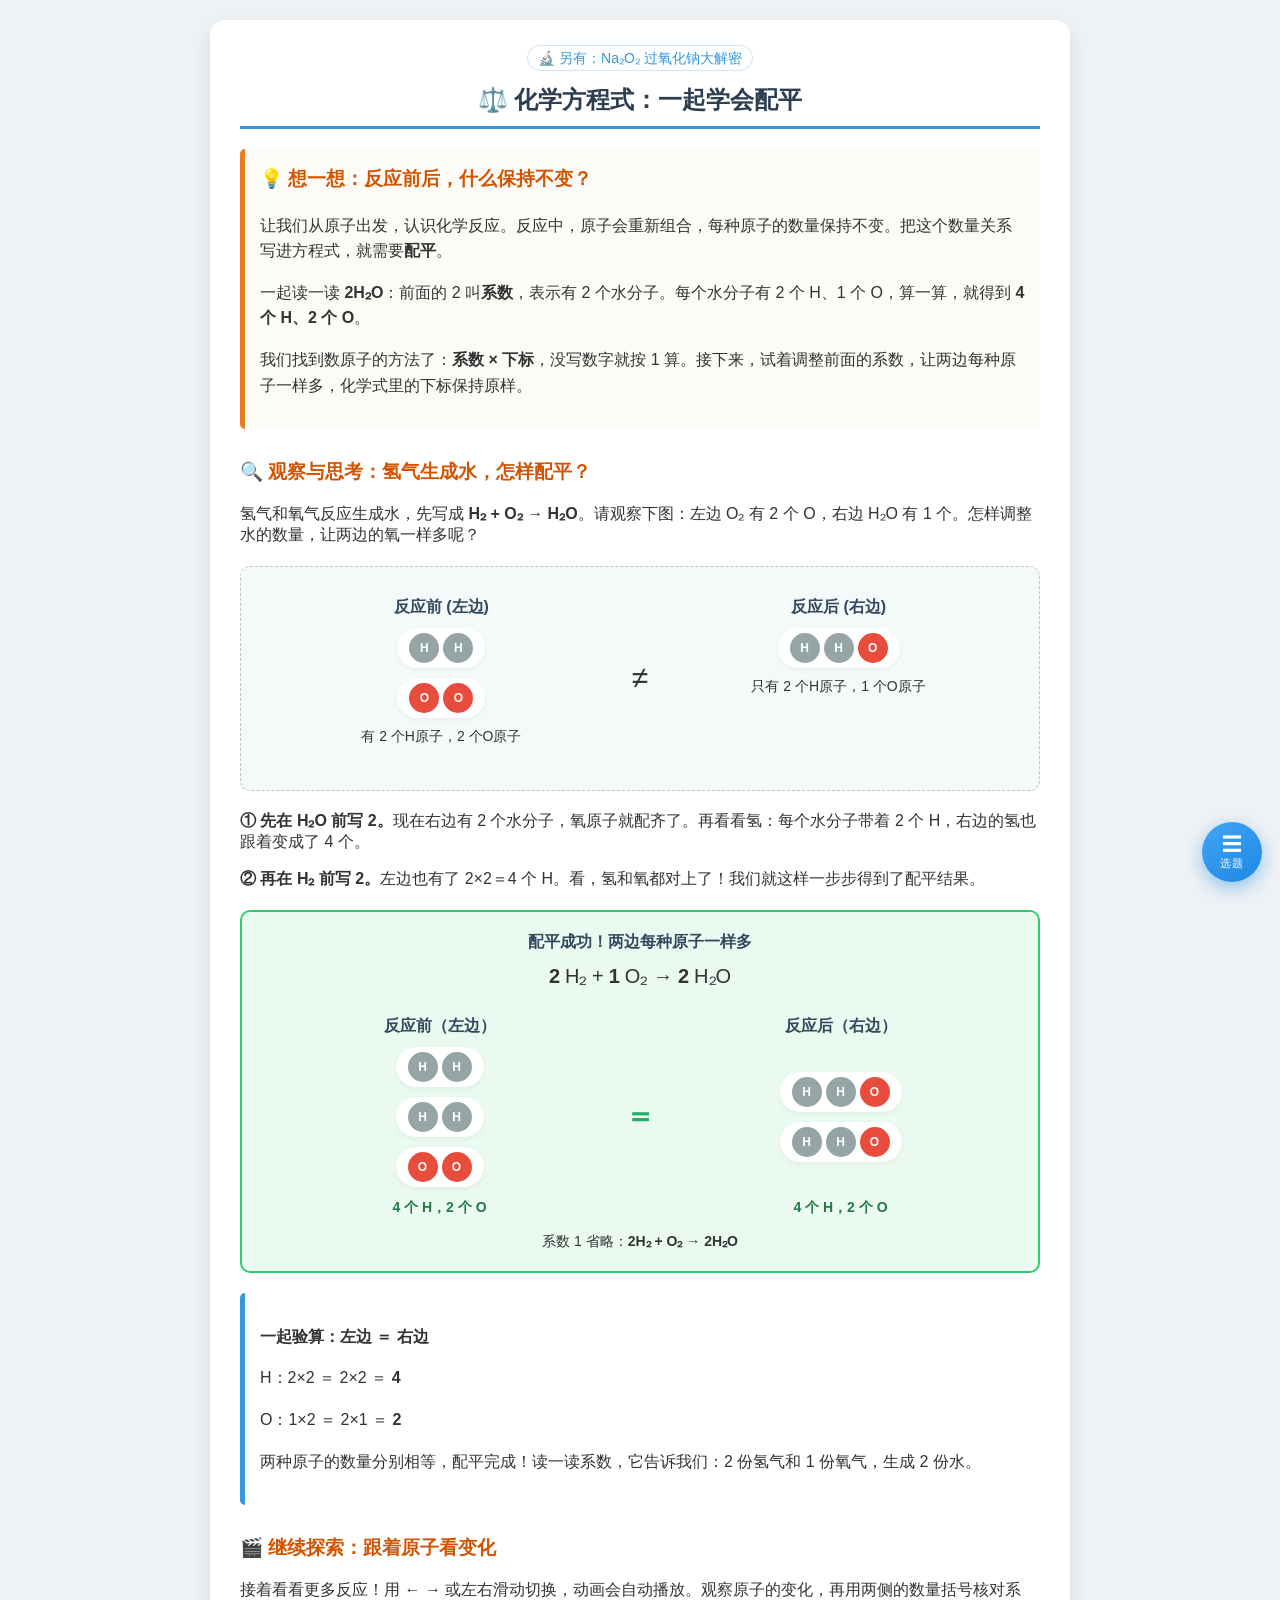
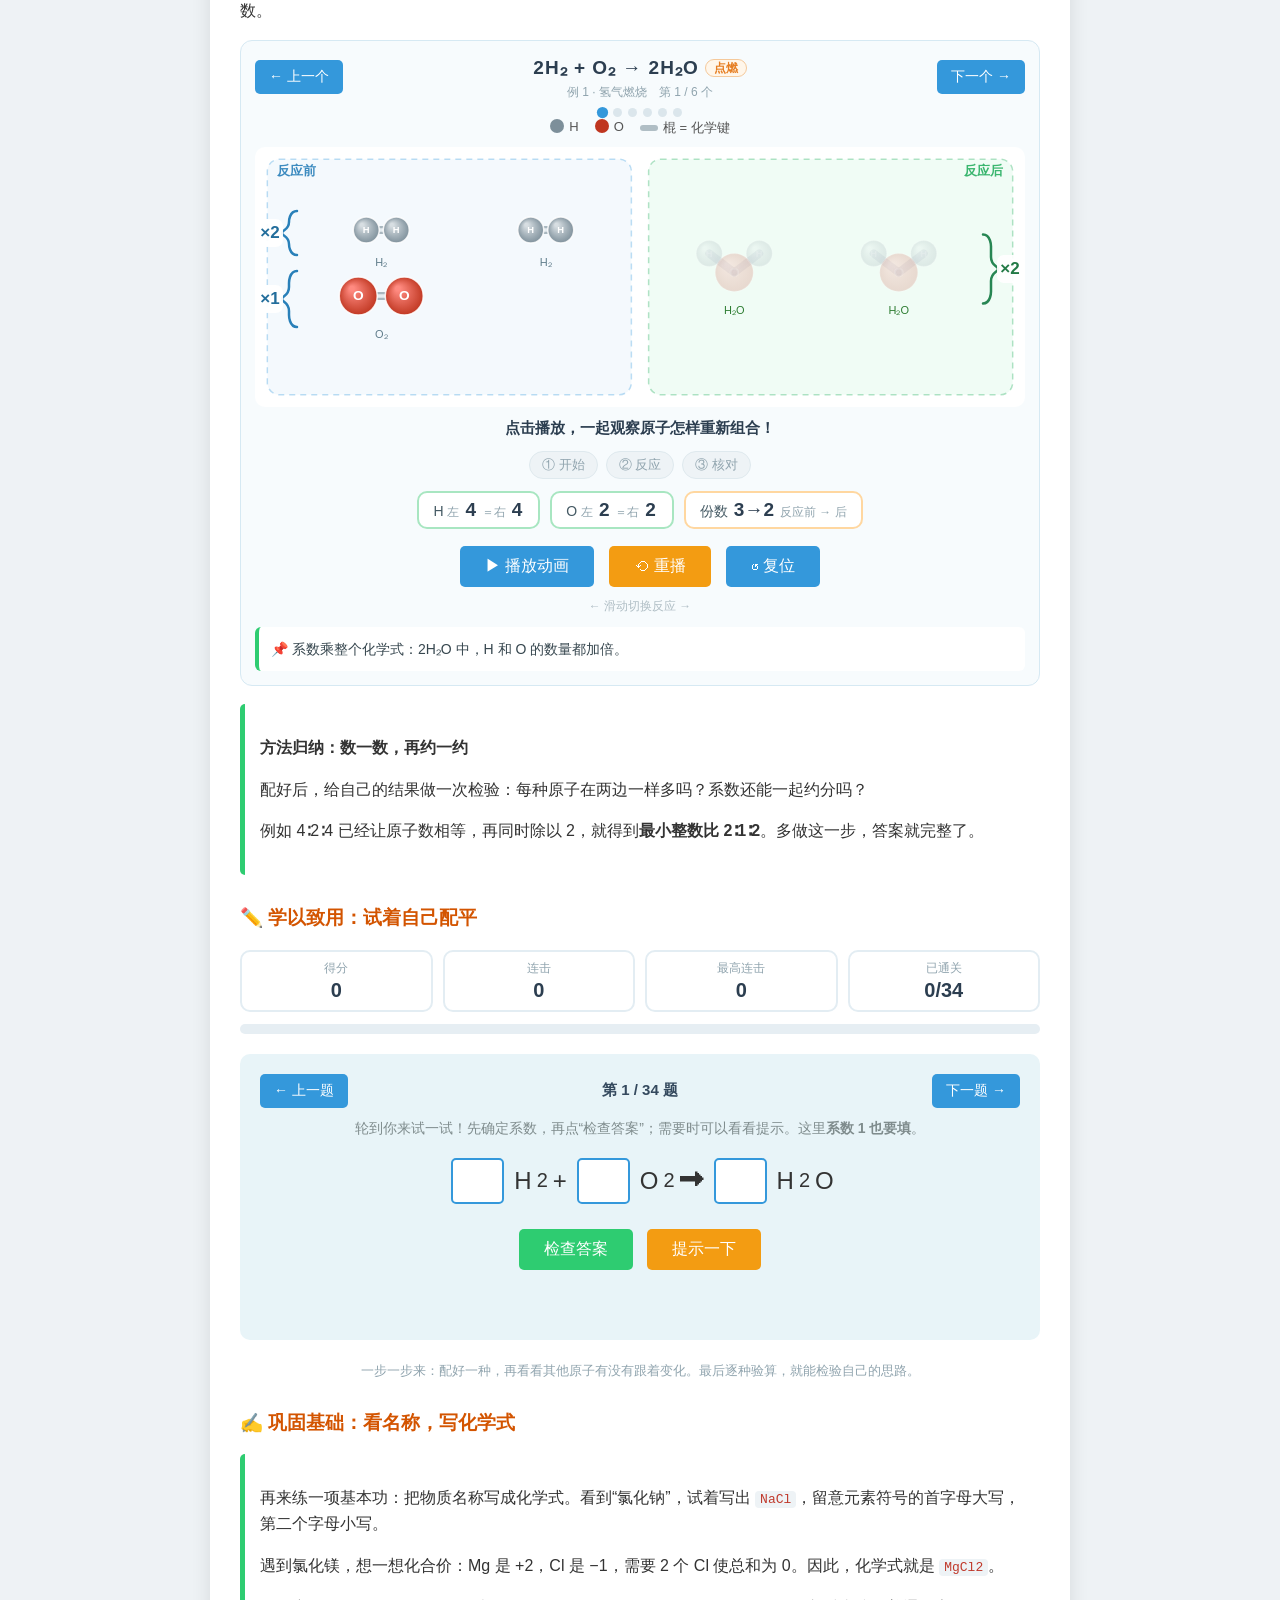
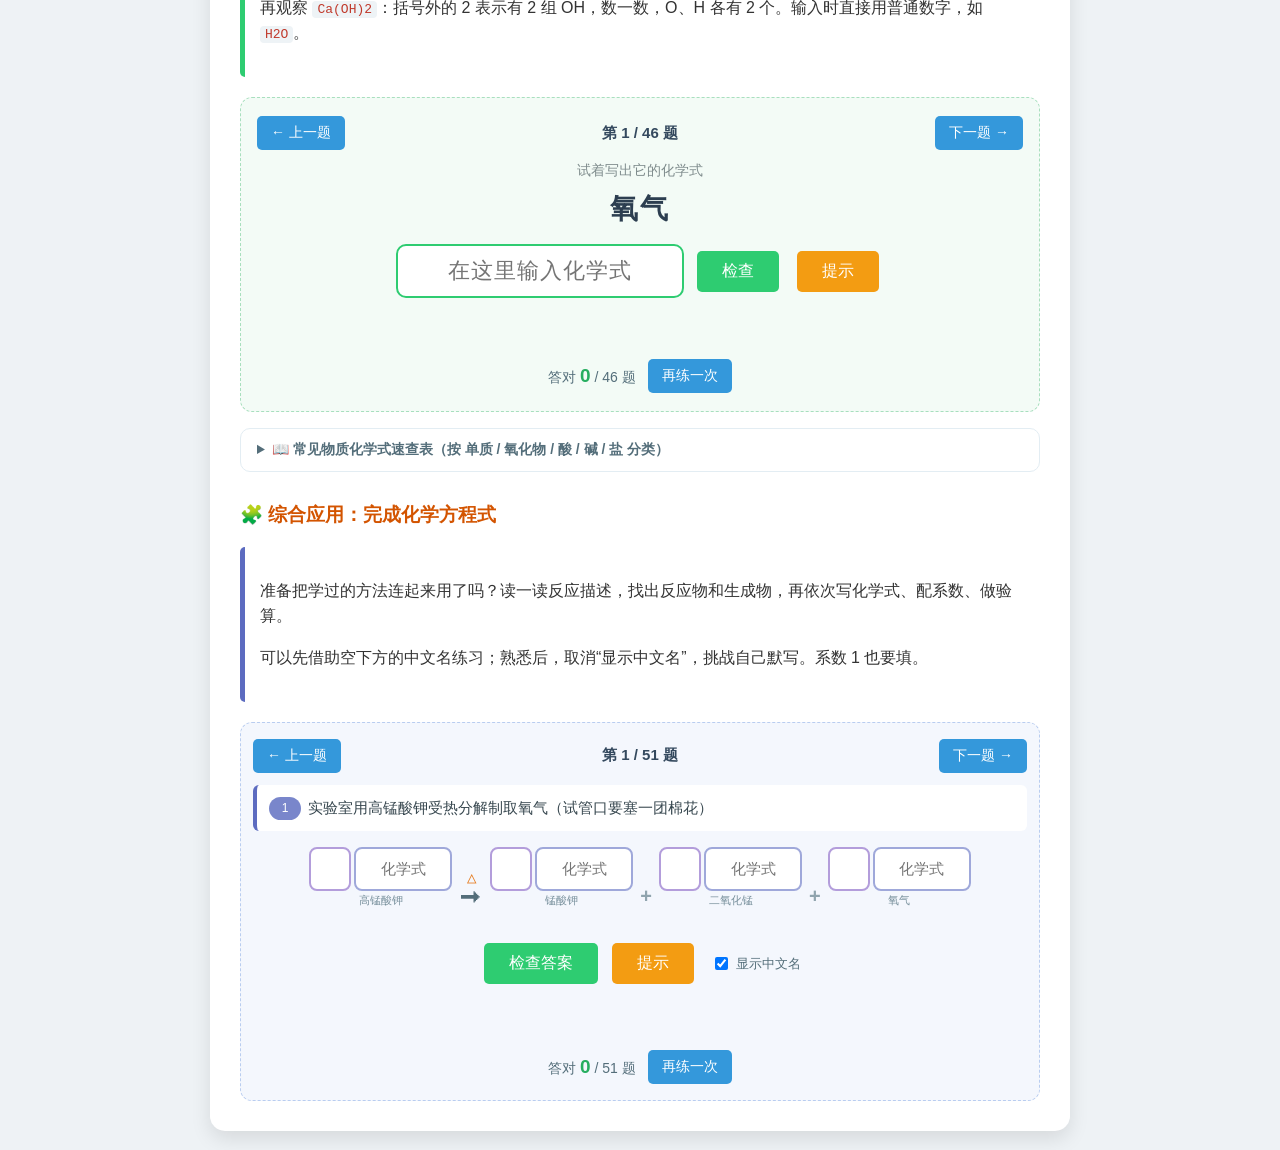
==== peiping.html @ 70097796 "每一步反应同步校正新产物朝向，避免旋转中折叠并保持定位连续" ====
<!DOCTYPE html>
<html lang="zh-CN">
<head>
    <meta charset="UTF-8">
    <meta name="viewport" content="width=device-width, initial-scale=1.0">
    <title>化学方程式：观察、探索与配平练习</title>
    <style>
        body {
            font-family: 'Microsoft YaHei', 'PingFang SC', sans-serif;
            background-color: #eef2f5;
            color: #333;
            padding: 20px;
            margin: 0;
        }
        .container {
            max-width: 800px;
            margin: 0 auto;
            background: white;
            padding: 30px;
            border-radius: 15px;
            box-shadow: 0 8px 20px rgba(0,0,0,0.1);
        }
        h2 {
            color: #2c3e50;
            text-align: center;
            border-bottom: 3px solid #3498db;
            padding-bottom: 10px;
            margin-top: 0;
        }
        h3 {
            color: #d35400;
            margin-top: 30px;
        }
        .explain-box {
            background: #fdfbf7;
            border-left: 5px solid #e67e22;
            padding: 15px;
            margin-bottom: 20px;
            border-radius: 5px;
            line-height: 1.6;
        }

        /* 天平与微观模型样式 */
        .balance-area {
            display: flex;
            justify-content: space-between;
            flex-wrap: wrap;
            gap: 10px;
            background: #f4f9f9;
            padding: 20px;
            border-radius: 10px;
            margin: 20px 0;
            border: 1px dashed #bdc3c7;
        }
        .side {
            flex: 1;
            min-width: 200px;
            text-align: center;
            padding: 10px;
        }
        .side-title {
            font-weight: bold;
            color: #34495e;
            margin-bottom: 10px;
        }
        .molecule-group {
            display: flex;
            flex-direction: column;
            gap: 10px;
            align-items: center;
        }
        .molecule {
            display: flex;
            align-items: center;
            background: white;
            padding: 5px 10px;
            border-radius: 20px;
            box-shadow: 0 2px 5px rgba(0,0,0,0.05);
        }
        .atom {
            width: 30px;
            height: 30px;
            border-radius: 50%;
            display: inline-flex;
            justify-content: center;
            align-items: center;
            font-size: 12px;
            color: white;
            margin: 0 2px;
            font-weight: bold;
        }
        .h { background-color: #95a5a6; }
        .o { background-color: #e74c3c; }
        .c { background-color: #34495e; }
        .mg { background-color: #27ae60; }
        .cl { background-color: #f1c40f; color: #333; }
        .k { background-color: #9b59b6; }
        .na { background-color: #8e44ad; }

        .balanced-summary { width: 100%; text-align: center; }
        .balanced-diagram { display: grid; grid-template-columns: minmax(0, 1fr) auto minmax(0, 1fr); gap: 8px; width: 100%; }
        .balanced-diagram .side { min-width: 0; padding: 6px 0; }
        .balanced-diagram .molecule-group { min-height: 140px; justify-content: center; }
        .balanced-equals { align-self: center; color: #27ae60; font-size: 30px; font-weight: bold; }
        .balanced-count { font-size: 14px; font-weight: bold; color: #237a46; margin: 12px 0 0; }
        @media (max-width: 480px) {
            .balance-success { padding: 12px; }
            .balanced-diagram { gap: 4px; }
            .balanced-diagram .side-title { font-size: 13px; }
            .balanced-diagram .molecule { padding: 5px; }
            .balanced-diagram .atom { width: 22px; height: 22px; margin: 0 1px; }
            .balanced-count { font-size: 12px; }
            .balanced-equals { font-size: 24px; }
        }

        /* ===== 球棍动画演示 ===== */
        .anim-wrap {
            background: #f7fbfd;
            border: 1px solid #d6e9f3;
            border-radius: 12px;
            padding: 14px;
            margin: 18px 0;
        }
        .anim-wrap canvas {
            display: block;
            width: 100%;
            border-radius: 10px;
            background: #fff;
        }
        .anim-legend {
            display: flex;
            gap: 16px;
            justify-content: center;
            flex-wrap: wrap;
            font-size: 13px;
            color: #555;
            margin-bottom: 10px;
        }
        .legend-dot {
            display: inline-block;
            width: 14px;
            height: 14px;
            border-radius: 50%;
            vertical-align: -2px;
            margin-right: 5px;
        }
        .legend-stick {
            display: inline-block;
            width: 18px;
            height: 6px;
            border-radius: 3px;
            background: #b0bec5;
            vertical-align: 1px;
            margin-right: 5px;
        }
        .anim-caption {
            text-align: center;
            font-weight: bold;
            font-size: 15px;
            color: #2c3e50;
            min-height: 24px;
            margin-top: 10px;
            line-height: 1.5;
        }
        .anim-stage-row {
            display: flex;
            gap: 8px;
            justify-content: center;
            flex-wrap: wrap;
            margin-top: 10px;
        }
        .stage-chip {
            font-size: 13px;
            padding: 4px 12px;
            border-radius: 999px;
            background: #eef3f6;
            color: #90a4ae;
            border: 1.5px solid #dfe9ee;
            transition: 0.25s;
        }
        .stage-chip.active {
            background: #3498db;
            border-color: #3498db;
            color: #fff;
            transform: scale(1.05);
        }
        .stage-chip.done {
            background: #eafaf1;
            border-color: #2ecc71;
            color: #27ae60;
        }
        .tally {
            display: flex;
            gap: 10px;
            justify-content: center;
            flex-wrap: wrap;
            margin-top: 12px;
        }
        .tally-item {
            background: #fff;
            border: 2px solid #dfeaea;
            border-radius: 10px;
            padding: 6px 14px;
            font-size: 14px;
            color: #455a64;
        }
        .tally-item b {
            font-size: 19px;
            color: #2c3e50;
            margin: 0 2px;
        }
        .tally-item small { color: #90a4ae; font-size: 12px; }
        .tally-item.keep { border-color: #a8e6c1; }
        .tally-item.change { border-color: #ffd7a0; }
        .anim-btns { text-align: center; margin-top: 12px; }

        /* ===== 计分面板 ===== */
        .stat-row {
            display: flex;
            gap: 10px;
            flex-wrap: wrap;
            margin-bottom: 12px;
        }
        .stat {
            flex: 1;
            min-width: 76px;
            background: #fff;
            border: 2px solid #e3edf3;
            border-radius: 10px;
            padding: 8px 6px;
            text-align: center;
            transition: 0.25s;
        }
        .stat span {
            display: block;
            font-size: 12px;
            color: #90a4ae;
            margin-bottom: 2px;
        }
        .stat b {
            font-size: 20px;
            color: #2c3e50;
        }
        .stat.pop {
            border-color: #f39c12;
            transform: translateY(-2px);
        }
        .progress {
            height: 10px;
            background: #e6eef3;
            border-radius: 999px;
            overflow: hidden;
            margin-bottom: 16px;
        }
        .progress-fill {
            height: 100%;
            width: 0%;
            background: linear-gradient(90deg, #2ecc71, #27ae60);
            border-radius: 999px;
            transition: width 0.5s ease;
        }

        /* 输入框样式 */
        .quiz-area {
            background: #e8f4f8;
            padding: 20px;
            border-radius: 10px;
            text-align: center;
            margin-top: 20px;
        }
        .quiz-area.shake { animation: shake 0.4s; }
        @keyframes shake {
            0%, 100% { transform: translateX(0); }
            20% { transform: translateX(-8px); }
            40% { transform: translateX(7px); }
            60% { transform: translateX(-5px); }
            80% { transform: translateX(3px); }
        }
        .equation {
            font-size: 24px;
            display: flex;
            justify-content: center;
            align-items: center;
            flex-wrap: wrap;
            gap: 5px;
            margin: 20px 0;
        }
        .equation input {
            width: 45px;
            height: 40px;
            font-size: 20px;
            text-align: center;
            border: 2px solid #3498db;
            border-radius: 5px;
            margin: 0 5px;
            outline: none;
        }
        .equation input:focus {
            border-color: #e74c3c;
            box-shadow: 0 0 5px rgba(231, 76, 60, 0.5);
        }
        .equation span { font-weight: bold; }

        .btn {
            background: #3498db;
            color: white;
            border: none;
            padding: 10px 25px;
            font-size: 16px;
            border-radius: 5px;
            cursor: pointer;
            margin: 5px;
            transition: 0.3s;
        }
        .btn:hover { background: #2980b9; }
        .btn-check { background: #2ecc71; }
        .btn-check:hover { background: #27ae60; }
        .btn-hint { background: #f39c12; }
        .btn-hint:hover { background: #d68910; }
        .btn.ready {
            box-shadow: 0 0 0 0 rgba(46, 204, 113, 0.7);
            animation: pulse 1.4s infinite;
        }
        @keyframes pulse {
            0% { box-shadow: 0 0 0 0 rgba(46, 204, 113, 0.6); }
            70% { box-shadow: 0 0 0 12px rgba(46, 204, 113, 0); }
            100% { box-shadow: 0 0 0 0 rgba(46, 204, 113, 0); }
        }

        .feedback {
            margin-top: 20px;
            font-size: 16px;
            font-weight: bold;
            min-height: 25px;
            line-height: 1.7;
            text-align: left;
        }
        .feedback ul { margin: 6px 0 0; padding-left: 20px; font-weight: normal; }
        .success { color: #27ae60; }
        .error { color: #e74c3c; }
        .near { color: #d68910; }

        .hidden { display: none !important; }

        /* ===== 题号导航 & 答题卡 ===== */
        .qbar {
            display: flex;
            align-items: center;
            justify-content: space-between;
            gap: 10px;
            margin-bottom: 12px;
        }
        .qno {
            font-weight: bold;
            color: #34495e;
            font-size: 15px;
            white-space: nowrap;
        }
        .btn-mini {
            padding: 8px 14px;
            font-size: 14px;
            margin: 0;
        }
        .qmap {
            display: grid;
            grid-template-columns: repeat(auto-fill, minmax(40px, 1fr));
            gap: 7px;
        }
        .map-chip {
            padding: 8px 0;
            font-size: 13px;
            font-weight: bold;
            border-radius: 8px;
            border: 2px solid #dfe9ee;
            background: #fff;
            color: #78909c;
            cursor: pointer;
            transition: 0.2s;
        }
        .map-chip:hover { border-color: #90caf9; }
        .map-chip.done {
            background: #eafaf1;
            border-color: #2ecc71;
            color: #27ae60;
        }
        .map-chip.current {
            background: #3498db;
            border-color: #3498db;
            color: #fff;
            transform: scale(1.06);
        }

        /* ===== 右下角浮动选题按钮 + 抽屉 ===== */
        .fab {
            position: fixed;
            right: 18px;
            bottom: 18px;
            z-index: 9000;
            display: flex;
            flex-direction: column;
            align-items: center;
            justify-content: center;
            width: 60px;
            height: 60px;
            border: none;
            border-radius: 50%;
            background: linear-gradient(145deg, #42a5f5, #1e88e5);
            color: #fff;
            box-shadow: 0 6px 18px rgba(30, 136, 229, 0.45);
            cursor: pointer;
            transition: transform 0.22s, box-shadow 0.22s;
            -webkit-tap-highlight-color: transparent;
        }
        .fab:active { transform: scale(0.94); }
        .fab.active {
            background: linear-gradient(145deg, #26c6da, #00838f);
            box-shadow: 0 6px 18px rgba(0, 131, 143, 0.45);
        }
        .fab-icon { font-size: 20px; line-height: 1; }
        .fab-label { font-size: 11px; margin-top: 2px; letter-spacing: 1px; }

        .drawer-mask {
            position: fixed;
            inset: 0;
            background: rgba(20, 30, 40, 0.35);
            z-index: 9200;
            opacity: 0;
            pointer-events: none;
            transition: opacity 0.25s;
        }
        .drawer-mask.show { opacity: 1; pointer-events: auto; }

        .drawer {
            position: fixed;
            right: 16px;
            bottom: 92px;
            width: min(340px, 86vw);
            max-height: 68vh;
            display: flex;
            flex-direction: column;
            background: #fff;
            border-radius: 16px;
            box-shadow: 0 16px 40px rgba(0, 0, 0, 0.22);
            z-index: 9300;
            transform: translateY(16px) scale(0.96);
            opacity: 0;
            pointer-events: none;
            transform-origin: bottom right;
            transition: transform 0.24s cubic-bezier(0.2, 0.9, 0.3, 1.1), opacity 0.2s;
        }
        .drawer.open {
            transform: translateY(0) scale(1);
            opacity: 1;
            pointer-events: auto;
        }
        .drawer-head {
            display: flex;
            align-items: center;
            gap: 8px;
            padding: 14px 14px 10px;
            border-bottom: 1px solid #eef3f6;
        }
        .drawer-head strong { color: #2c3e50; font-size: 15px; }
        .drawer-sub {
            font-size: 12px;
            color: #90a4ae;
            margin-left: auto;
            white-space: nowrap;
        }
        .drawer-close {
            border: none;
            background: #eef3f6;
            color: #607d8b;
            width: 26px;
            height: 26px;
            border-radius: 50%;
            font-size: 13px;
            cursor: pointer;
            line-height: 1;
        }
        .drawer-body {
            padding: 12px 14px 8px;
            overflow-y: auto;
            -webkit-overflow-scrolling: touch;
        }
        .drawer-tip {
            padding: 0 14px 12px;
            margin: 0;
            font-size: 12px;
            color: #90a4ae;
            line-height: 1.6;
        }
        .drawer-tip i {
            display: inline-block;
            width: 10px;
            height: 10px;
            border-radius: 3px;
            margin-right: 4px;
            vertical-align: -1px;
        }

        /* ===== 题型二：看名称写化学式 ===== */
        .write-area {
            background: #f3fbf6;
            border: 1px dashed #a8dfbe;
            border-radius: 12px;
            padding: 18px 16px;
            margin-top: 14px;
        }
        .write-question { text-align: center; margin: 4px 0 16px; }
        .write-label { font-size: 14px; color: #7f8c8d; }
        .write-name {
            font-size: 28px;
            font-weight: bold;
            color: #2c3e50;
            margin: 10px 0 8px;
            letter-spacing: 2px;
            line-height: 1.35;
        }
        .write-hintbox {
            display: inline-block;
            text-align: left;
            background: #fff8e7;
            border-left: 4px solid #f39c12;
            border-radius: 6px;
            padding: 8px 12px;
            font-size: 14px;
            color: #b9770e;
            line-height: 1.7;
            max-width: 100%;
        }
        .write-row {
            display: flex;
            gap: 8px;
            justify-content: center;
            align-items: center;
            flex-wrap: wrap;
        }
        #wInput {
            flex: 1;
            min-width: 150px;
            max-width: 280px;
            height: 48px;
            font-size: 22px;
            text-align: center;
            border: 2px solid #2ecc71;
            border-radius: 10px;
            outline: none;
            font-family: inherit;
            letter-spacing: 1px;
            color: #2c3e50;
            background: #fff;
        }
        #wInput:focus { border-color: #3498db; box-shadow: 0 0 6px rgba(52,152,219,0.35); }
        #wInput.bad { border-color: #e74c3c; animation: shake 0.4s; }
        .write-progress {
            display: flex;
            align-items: center;
            justify-content: center;
            gap: 12px;
            margin-top: 16px;
            font-size: 14px;
            color: #546e7a;
        }
        .write-progress b { color: #27ae60; font-size: 19px; }
        .cheat {
            background: #fff;
            border: 1px solid #e3edf3;
            border-radius: 10px;
            padding: 12px 16px;
            margin-top: 16px;
        }
        .cheat summary {
            cursor: pointer;
            font-weight: bold;
            color: #546e7a;
            font-size: 14px;
            outline: none;
        }
        .cheat-grid {
            display: grid;
            grid-template-columns: repeat(auto-fill, minmax(230px, 1fr));
            gap: 16px;
            margin-top: 12px;
        }
        .cheat-group-title {
            font-weight: bold;
            color: #e67e22;
            font-size: 14px;
            margin-bottom: 6px;
            border-bottom: 1px dashed #eee;
            padding-bottom: 4px;
        }
        .cheat-item {
            font-size: 13px;
            color: #607d8b;
            line-height: 1.9;
            display: flex;
            justify-content: space-between;
            gap: 8px;
        }
        .cheat-item span:last-child { color: #2c3e50; font-weight: bold; white-space: nowrap; }
        code {
            background: #eef3f6;
            border-radius: 4px;
            padding: 1px 5px;
            font-family: ui-monospace, Menlo, monospace;
            font-size: 13px;
            color: #c0392b;
        }

        /* ===== 题型三：化学方程式完整填空 ===== */
        .eq-area {
            background: #f4f7fd;
            border: 1px dashed #b9cdf0;
            border-radius: 12px;
            padding: 16px 12px;
            margin-top: 14px;
        }
        .eq-desc {
            background: #fff;
            border-left: 4px solid #5c6bc0;
            border-radius: 6px;
            padding: 10px 12px;
            font-size: 15px;
            color: #37474f;
            line-height: 1.75;
            margin-bottom: 16px;
        }
        .eq-desc .tag {
            display: inline-block;
            min-width: 18px;
            text-align: center;
            font-size: 12px;
            color: #fff;
            background: #7986cb;
            border-radius: 999px;
            padding: 1px 7px;
            margin-right: 7px;
            vertical-align: 1px;
        }
        .eq-line {
            display: flex;
            flex-wrap: wrap;
            align-items: flex-end;
            justify-content: center;
            gap: 4px;
            margin-bottom: 6px;
        }
        .term {
            display: flex;
            flex-direction: column;
            align-items: center;
            gap: 2px;
            margin: 0 1px;
        }
        .term-top { display: flex; align-items: center; gap: 3px; }
        .eq-line input {
            height: 38px;
            border-radius: 8px;
            border: 2px solid #9fa8da;
            background: #fff;
            outline: none;
            font-family: inherit;
            color: #283593;
            text-align: center;
        }
        .eq-line input.coef { width: 34px; font-size: 16px; border-color: #b39ddb; }
        .eq-line input.fml { width: 90px; font-size: 15px; }
        .eq-line input:focus { border-color: #e74c3c; box-shadow: 0 0 5px rgba(231,76,60,0.3); }
        .eq-line input.ok { border-color: #2ecc71; background: #eafaf1; }
        .eq-line input.bad { border-color: #e74c3c; background: #fdecea; }
        .term-name {
            font-size: 11px;
            color: #78909c;
            text-align: center;
            max-width: 120px;
            line-height: 1.3;
            min-height: 15px;
        }
        .term-name.dim { color: #cfd8dc; }
        .term-mark {
            font-size: 11px;
            color: #27ae60;
            font-weight: bold;
            min-height: 14px;
            line-height: 1.2;
        }
        .eq-op { font-size: 20px; font-weight: bold; color: #90a4ae; padding: 0 2px 16px; }
        .arrow-wrap {
            display: flex;
            flex-direction: column;
            align-items: center;
            padding: 0 4px 14px;
        }
        .arrow-cond { font-size: 11px; color: #e67e22; font-weight: bold; min-height: 14px; }
        .arrow-line { font-size: 20px; color: #546e7a; }
        .eq-actions { text-align: center; margin-top: 14px; }
        .eq-toggle {
            display: inline-flex;
            align-items: center;
            gap: 5px;
            font-size: 13px;
            color: #546e7a;
            margin-left: 8px;
            cursor: pointer;
            vertical-align: middle;
        }

        /* ===== 抽屉 tab ===== */
        .drawer-tabs {
            display: flex;
            gap: 6px;
            padding: 10px 12px 4px;
        }
        .dtab {
            flex: 1;
            border: 1.5px solid #dfe9ee;
            background: #fff;
            border-radius: 9px;
            padding: 7px 4px;
            font-size: 12px;
            color: #78909c;
            cursor: pointer;
            line-height: 1.3;
            transition: 0.2s;
        }
        .dtab .dcnt { display: block; font-size: 11px; color: #b0bec5; margin-top: 1px; }
        .dtab.active { background: #3498db; border-color: #3498db; color: #fff; }
        .dtab.active .dcnt { color: rgba(255,255,255,0.8); }
        .dpanel { padding-top: 8px; }

        /* ===== 多反应动画：左右箭头切换 ===== */
        .anim-nav {
            display: flex;
            align-items: center;
            justify-content: space-between;
            gap: 8px;
            margin-bottom: 8px;
        }
        .anim-title {
            text-align: center;
            font-size: 19px;
            font-weight: bold;
            color: #2c3e50;
            letter-spacing: 1px;
            flex: 1;
            line-height: 1.35;
        }
        .anim-title .cond {
            display: inline-block;
            font-size: 12px;
            color: #e67e22;
            border: 1px solid #f5c99b;
            background: #fff6ea;
            border-radius: 999px;
            padding: 0 8px;
            margin-left: 6px;
            vertical-align: 2px;
            letter-spacing: 0;
        }
        .anim-type {
            display: block;
            font-size: 12px;
            font-weight: normal;
            color: #90a4ae;
            letter-spacing: 0;
            margin-top: 3px;
        }
        .anim-dots {
            display: flex;
            gap: 6px;
            justify-content: center;
            margin: 8px 0 2px;
        }
        .anim-dot {
            width: 9px;
            height: 9px;
            border-radius: 50%;
            border: none;
            padding: 0;
            background: #dbe6ec;
            cursor: pointer;
            transition: 0.2s;
        }
        .anim-dot.active { background: #3498db; transform: scale(1.25); }
        .anim-note {
            margin-top: 12px;
            background: #fff;
            border-left: 4px solid #2ecc71;
            border-radius: 6px;
            padding: 10px 12px;
            font-size: 14px;
            color: #37474f;
            line-height: 1.75;
        }
        .anim-note b { color: #c0392b; }
        .anim-hintswipe {
            text-align: center;
            font-size: 12px;
            color: #b0bec5;
            margin-top: 6px;
        }

        /* ===== 通关弹窗 & 撒花 ===== */
        .modal-mask {
            position: fixed;
            inset: 0;
            background: rgba(20, 30, 40, 0.55);
            display: flex;
            align-items: center;
            justify-content: center;
            padding: 20px;
            z-index: 9998;
        }
        .modal {
            background: #fff;
            border-radius: 18px;
            padding: 26px 24px;
            max-width: 360px;
            width: 100%;
            text-align: center;
            box-shadow: 0 20px 40px rgba(0,0,0,0.25);
            animation: popIn 0.35s cubic-bezier(0.18, 1.4, 0.4, 1);
        }
        @keyframes popIn {
            from { transform: scale(0.7); opacity: 0; }
            to { transform: scale(1); opacity: 1; }
        }
        .modal-emoji { font-size: 54px; line-height: 1; }
        .modal h3 {
            margin: 10px 0 6px;
            color: #e67e22;
            font-size: 22px;
        }
        .modal p { color: #607d8b; font-size: 15px; line-height: 1.8; margin: 6px 0; }
        .modal p b { color: #2c3e50; font-size: 18px; }
        #fx {
            position: fixed;
            inset: 0;
            pointer-events: none;
            z-index: 10000;
        }

        /* 导航 */
        .nav {
            text-align: center;
            margin-bottom: 16px;
            font-size: 14px;
        }
        .nav a {
            color: #3498db;
            text-decoration: none;
            padding: 4px 10px;
            border: 1px solid #cfe4f5;
            border-radius: 20px;
        }
        .nav a:hover { background: #eaf4fc; }
        .btn:disabled { opacity: 0.45; cursor: default; }
        @media (max-width: 480px) {
            body { padding: 10px; }
            .container { padding: 16px; }
            .anim-wrap { padding: 8px; }
            .anim-nav { gap: 5px; flex-wrap: wrap; }
            .anim-title { flex-basis: 100%; order: -1; }
        }
    </style>
</head>
<body>

<div class="container">
    <div class="nav"><a href="./index.html">🔬 另有：Na₂O₂ 过氧化钠大解密</a></div>

    <h2>⚖️ 化学方程式：一起学会配平</h2>

    <div class="explain-box">
        <h3 style="margin-top:0;">💡 想一想：反应前后，什么保持不变？</h3>
        <p>让我们从原子出发，认识化学反应。反应中，原子会重新组合，每种原子的数量保持不变。把这个数量关系写进方程式，就需要<strong>配平</strong>。</p>
        <p>一起读一读 <strong>2H₂O</strong>：前面的 2 叫<strong>系数</strong>，表示有 2 个水分子。每个水分子有 2 个 H、1 个 O，算一算，就得到 <strong>4 个 H、2 个 O</strong>。</p>
        <p>我们找到数原子的方法了：<strong>系数 × 下标</strong>，没写数字就按 1 算。接下来，试着调整前面的系数，让两边每种原子一样多，化学式里的下标保持原样。</p>
    </div>

    <!-- 演示部分 -->
    <h3>🔍 观察与思考：氢气生成水，怎样配平？</h3>
    <p>氢气和氧气反应生成水，先写成 <strong>H₂ + O₂ → H₂O</strong>。请观察下图：左边 O₂ 有 2 个 O，右边 H₂O 有 1 个。怎样调整水的数量，让两边的氧一样多呢？</p>

    <div class="balance-area">
        <div class="side">
            <div class="side-title">反应前 (左边)</div>
            <div class="molecule-group">
                <div class="molecule">
                    <div class="atom h">H</div><div class="atom h">H</div>
                </div>
                <div class="molecule">
                    <div class="atom o">O</div><div class="atom o">O</div>
                </div>
            </div>
            <p style="font-size:14px; margin-top:10px;">有 2 个H原子，2 个O原子</p>
        </div>
        <div style="font-size: 30px; display: flex; align-items: center;">≠</div>
        <div class="side">
            <div class="side-title">反应后 (右边)</div>
            <div class="molecule-group">
                <div class="molecule">
                    <div class="atom h">H</div><div class="atom h">H</div><div class="atom o">O</div>
                </div>
            </div>
            <p style="font-size:14px; margin-top:10px;">只有 2 个H原子，1 个O原子</p>
        </div>
    </div>

    <p><strong>① 先在 H₂O 前写 2。</strong>现在右边有 2 个水分子，氧原子就配齐了。再看看氢：每个水分子带着 2 个 H，右边的氢也跟着变成了 4 个。</p>
    <p><strong>② 再在 H₂ 前写 2。</strong>左边也有了 2×2＝4 个 H。看，氢和氧都对上了！我们就这样一步步得到了配平结果。</p>

    <div class="balance-area balance-success" style="border: 2px solid #2ecc71; background: #eafaf1;">
        <div class="balanced-summary">
            <div class="side-title">配平成功！两边每种原子一样多</div>
            <div class="equation" style="margin: 10px 0; font-size: 20px;">
                <strong>2</strong>H₂ + <strong>1</strong>O₂ → <strong>2</strong>H₂O
            </div>
        </div>
        <div class="balanced-diagram" role="img" aria-label="配平后：左边两个氢气分子和一个氧气分子，右边两个水分子；两边都有四个氢原子、两个氧原子。">
            <div class="side" data-side="left">
                <div class="side-title">反应前（左边）</div>
                <div class="molecule-group">
                    <div class="molecule"><div class="atom h">H</div><div class="atom h">H</div></div>
                    <div class="molecule"><div class="atom h">H</div><div class="atom h">H</div></div>
                    <div class="molecule"><div class="atom o">O</div><div class="atom o">O</div></div>
                </div>
                <p class="balanced-count">4 个 H，2 个 O</p>
            </div>
            <div class="balanced-equals" aria-hidden="true">＝</div>
            <div class="side" data-side="right">
                <div class="side-title">反应后（右边）</div>
                <div class="molecule-group">
                    <div class="molecule"><div class="atom h">H</div><div class="atom h">H</div><div class="atom o">O</div></div>
                    <div class="molecule"><div class="atom h">H</div><div class="atom h">H</div><div class="atom o">O</div></div>
                </div>
                <p class="balanced-count">4 个 H，2 个 O</p>
            </div>
        </div>
        <p class="balanced-summary" style="font-size:14px; margin:0;">系数 1 省略：<strong>2H₂ + O₂ → 2H₂O</strong></p>
    </div>

    <div class="explain-box" style="background: #fff; border-left-color: #3498db;">
        <p><strong>一起验算：左边 ＝ 右边</strong></p>
        <p>H：2×2 ＝ 2×2 ＝ <strong>4</strong></p>
        <p>O：1×2 ＝ 2×1 ＝ <strong>2</strong></p>
        <p>两种原子的数量分别相等，配平完成！读一读系数，它告诉我们：2 份氢气和 1 份氧气，生成 2 份水。</p>
    </div>

    <!-- ===== 球棍动画演示（多反应，左右箭头切换） ===== -->
    <h3>🎬 继续探索：跟着原子看变化</h3>
    <p>接着看看更多反应！用 <strong>← →</strong> 或左右滑动切换，动画会自动播放。观察原子的变化，再用两侧的数量括号核对系数。</p>

    <div class="anim-wrap">
        <div class="anim-nav">
            <button class="btn btn-mini" id="animPrev">← 上一个</button>
            <div class="anim-title" id="animTitle"></div>
            <button class="btn btn-mini" id="animNext">下一个 →</button>
        </div>

        <div class="anim-dots" id="animDots"></div>

        <div class="anim-legend" id="animLegend"></div>

        <canvas id="balAnim" role="img" aria-label="原子重组动画，文字讲解和原子数核对见上下方"></canvas>

        <div class="anim-caption" id="animCaption">点播放，看原子重组。</div>

        <div class="anim-stage-row">
            <span class="stage-chip" id="animStage0">① 开始</span>
            <span class="stage-chip" id="animStage1">② 反应</span>
            <span class="stage-chip" id="animStage2">③ 核对</span>
        </div>

        <div class="tally" id="animTally"></div>

        <div class="anim-btns">
            <button class="btn" id="btnPlayAnim">▶ 播放动画</button>
            <button class="btn btn-hint" id="btnReplayAnim">⟲ 重播</button>
            <button class="btn" id="btnResetAnim" aria-label="回到当前反应起点并暂停">↺ 复位</button>
        </div>

        <div class="anim-hintswipe">← 滑动切换反应 →</div>

        <div class="anim-note" id="animNote"></div>
    </div>

    <div class="explain-box" style="background:#fff; border-left-color:#2ecc71;">
        <p><strong>方法归纳：数一数，再约一约</strong></p>
        <p>配好后，给自己的结果做一次检验：每种原子在两边一样多吗？系数还能一起约分吗？</p>
        <p>例如 4∶2∶4 已经让原子数相等，再同时除以 2，就得到<strong>最小整数比 2∶1∶2</strong>。多做这一步，答案就完整了。</p>
    </div>

    <!-- ===== 练习部分 ===== -->
    <h3>✏️ 学以致用：试着自己配平</h3>

    <div class="stat-row">
        <div class="stat" id="statScoreBox"><span>得分</span><b id="statScore">0</b></div>
        <div class="stat" id="statComboBox"><span>连击</span><b id="statCombo">0</b></div>
        <div class="stat"><span>最高连击</span><b id="statBest">0</b></div>
        <div class="stat"><span>已通关</span><b id="statSolved">0/34</b></div>
    </div>
    <div class="progress"><div class="progress-fill" id="progressFill"></div></div>

    <div class="quiz-area" id="quizArea">
        <div class="qbar">
            <button class="btn btn-mini" id="btnPrev">← 上一题</button>
            <span class="qno" id="qno">第 1 / 34 题</span>
            <button class="btn btn-mini" id="btnNext">下一题 →</button>
        </div>

        <p style="color:#7f8c8d; margin:0; font-size:14px;">轮到你来试一试！先确定系数，再点“检查答案”；需要时可以看看提示。这里<strong>系数 1 也要填</strong>。</p>
        <div class="equation" id="equation-display"></div>

        <div>
            <button class="btn btn-check" id="btnCheck">检查答案</button>
            <button class="btn btn-hint" id="btnHint">提示一下</button>
        </div>

        <div class="feedback" id="feedback"></div>
        <div id="hint-text" class="hidden" style="margin-top:10px; color:#d35400; font-weight:bold; text-align:left;"></div>
    </div>

    <p style="text-align:center; color:#90a4ae; font-size:13px; margin-top:22px;">
        一步一步来：配好一种，再看看其他原子有没有跟着变化。最后逐种验算，就能检验自己的思路。
    </p>

    <!-- ===== 题型二：看名称写化学式 ===== -->
    <h3 id="writeSection">✍️ 巩固基础：看名称，写化学式</h3>
    <div class="explain-box" style="background:#fff; border-left-color:#2ecc71;">
        <p>再来练一项基本功：把物质名称写成化学式。看到“氯化钠”，试着写出 <code>NaCl</code>，留意元素符号的首字母大写，第二个字母小写。</p>
        <p>遇到氯化镁，想一想化合价：Mg 是 +2，Cl 是 −1，需要 2 个 Cl 使总和为 0。因此，化学式就是 <code>MgCl2</code>。</p>
        <p>再观察 <code>Ca(OH)2</code>：括号外的 2 表示有 2 组 OH，数一数，O、H 各有 2 个。输入时直接用普通数字，如 <code>H2O</code>。</p>
    </div>

    <div class="write-area" id="writeArea">
        <div class="qbar">
            <button class="btn btn-mini" id="wPrev">← 上一题</button>
            <span class="qno" id="wQno">第 1 / 46 题</span>
            <button class="btn btn-mini" id="wNext">下一题 →</button>
        </div>

        <div class="write-question">
            <div class="write-label">试着写出它的化学式</div>
            <div class="write-name" id="wName">氯化钠</div>
            <div class="write-hintbox hidden" id="wHint"></div>
        </div>

        <div class="write-row">
            <input type="text" id="wInput" placeholder="在这里输入化学式" autocomplete="off" autocapitalize="off" autocorrect="off" spellcheck="false">
            <button class="btn btn-check" id="wCheck">检查</button>
            <button class="btn btn-hint" id="wShowHint">提示</button>
        </div>

        <div class="feedback" id="wFeedback"></div>

        <div class="write-progress">
            <span>答对 <b id="wSolved">0</b> / <span id="wTotal">46</span> 题</span>
            <button class="btn btn-mini" id="wReset">再练一次</button>
        </div>
    </div>

    <details class="cheat">
        <summary>📖 常见物质化学式速查表（按 单质 / 氧化物 / 酸 / 碱 / 盐 分类）</summary>
        <div class="cheat-grid" id="cheatGrid"></div>
    </details>

    <!-- ===== 题型三：化学方程式完整填空 ===== -->
    <h3 id="eqSection">🧩 综合应用：完成化学方程式</h3>
    <div class="explain-box" style="background:#fff; border-left-color:#5c6bc0;">
        <p>准备把学过的方法连起来用了吗？读一读反应描述，找出反应物和生成物，再依次写化学式、配系数、做验算。</p>
        <p>可以先借助空下方的中文名练习；熟悉后，取消“显示中文名”，挑战自己默写。系数 1 也要填。</p>
    </div>

    <div class="eq-area" id="eqArea">
        <div class="qbar">
            <button class="btn btn-mini" id="ePrev">← 上一题</button>
            <span class="qno" id="eQno">第 1 / 51 题</span>
            <button class="btn btn-mini" id="eNext">下一题 →</button>
        </div>

        <div class="eq-desc" id="eDesc"></div>
        <div class="eq-line" id="eLine"></div>

        <div class="eq-actions">
            <button class="btn btn-check" id="eCheck">检查答案</button>
            <button class="btn btn-hint" id="eShowHint">提示</button>
            <label class="eq-toggle"><input type="checkbox" id="eShowName" checked> 显示中文名</label>
        </div>

        <div class="feedback" id="eFeedback"></div>
        <div id="eHint" class="hidden" style="margin-top:10px; color:#d35400; font-weight:bold; text-align:left; font-size:14px; line-height:1.8;"></div>

        <div class="write-progress">
            <span>答对 <b id="eSolved">0</b> / <span id="eTotal">51</span> 题</span>
            <button class="btn btn-mini" id="eReset">再练一次</button>
        </div>
    </div>


</div>

<!-- 通关弹窗 -->
<div class="modal-mask hidden" id="winMask">
    <div class="modal">
        <div class="modal-emoji">🏆</div>
        <h3>全部完成，继续向前！</h3>
        <p id="winStats"></p>
        <p style="font-size:13px;color:#90a4ae;">你已完成整组练习！记住：两边每种原子一样多，系数取最小整数比。</p>
        <button class="btn btn-check" id="btnRestartAll">再练一轮</button>
        <button class="btn" id="btnCloseWin">关闭</button>
    </div>
</div>

<!-- 右下角浮动选题按钮 + 抽屉 -->
<button class="fab" id="fabList" aria-label="打开选题列表">
    <span class="fab-icon">☰</span>
    <span class="fab-label">选题</span>
</button>

<div class="drawer-mask" id="drawerMask"></div>

<aside class="drawer" id="drawer">
    <div class="drawer-head">
        <strong>📋 选题列表</strong>
        <button class="drawer-close" id="btnCloseDrawer" aria-label="关闭">✕</button>
    </div>
    <div class="drawer-tabs">
        <button class="dtab active" data-tab="t1">① 配平<span class="dcnt" id="tabCount1">0/34</span></button>
        <button class="dtab" data-tab="t2">② 写化学式<span class="dcnt" id="tabCount2">0/46</span></button>
        <button class="dtab" data-tab="t3">③ 方程式<span class="dcnt" id="tabCount3">0/51</span></button>
    </div>
    <div class="drawer-body">
        <div class="dpanel" id="panel-t1"><div class="qmap" id="qmap"></div></div>
        <div class="dpanel hidden" id="panel-t2"><div class="qmap" id="qmap2"></div></div>
        <div class="dpanel hidden" id="panel-t3"><div class="qmap" id="qmap3"></div></div>
    </div>
    <p class="drawer-tip">
        <i style="background:#2ecc71"></i>已答对　<i style="background:#3498db"></i>当前题　<i style="background:#fff;border:2px solid #dfe9ee"></i>未完成
    </p>
</aside>

<canvas id="fx"></canvas>

<script>
/* ============ 1. 球棍动画（6 个反应，左右箭头切换） ============ */
(function () {
    var canvas = document.getElementById('balAnim');
    if (!canvas || !canvas.getContext) return;
    var ctx = canvas.getContext('2d');
    if (!ctx) return;   // 浏览器禁用 canvas 时，不要让整个脚本挂掉

    var titleEl = document.getElementById('animTitle');
    var captionEl = document.getElementById('animCaption');
    var noteEl = document.getElementById('animNote');
    var legendEl = document.getElementById('animLegend');
    var tallyEl = document.getElementById('animTally');
    var dotsEl = document.getElementById('animDots');
    var btnPlay = document.getElementById('btnPlayAnim');
    var btnReplay = document.getElementById('btnReplayAnim');
    var btnReset = document.getElementById('btnResetAnim');
    var btnPrev = document.getElementById('animPrev');
    var btnNext = document.getElementById('animNext');
    var stageEls = [
        document.getElementById('animStage0'),
        document.getElementById('animStage1'),
        document.getElementById('animStage2')
    ];

    // 亮色 / 暗色 / 字色
    var PAL = {
        H: ['#d7dee2', '#7d8f9a', '#ffffff'],
        O: ['#ff8a80', '#bf3620', '#ffffff'],
        C: ['#78909c', '#263238', '#ffffff'],
        N: ['#64b5f6', '#1565c0', '#ffffff'],
        S: ['#ffe082', '#f9a825', '#5d4037'],
        Cl: ['#a5d6a7', '#2e7d32', '#ffffff'],
        Na: ['#ce93d8', '#7b1fa2', '#ffffff'],
        K: ['#b39ddb', '#5e35b1', '#ffffff'],
        Fe: ['#bcaaa4', '#4e342e', '#ffffff'],
        Cu: ['#ffab91', '#bf5b2f', '#ffffff'],
        Ca: ['#80cbc4', '#00695c', '#ffffff'],
        Mg: ['#c5e1a5', '#558b2f', '#ffffff'],
        Al: ['#cfd8dc', '#546e7a', '#ffffff'],
        Ag: ['#eeeeee', '#8d8d8d', '#263238'],
        Mn: ['#bcaaa4', '#3e2723', '#ffffff'],
        SO4: ['#ffe082', '#ef6c00', '#3e2723'],
        NO3: ['#90caf9', '#1565c0', '#ffffff']
    };
    var RAD = { H: 13, O: 19, C: 17, N: 17, S: 18, Cl: 18, Na: 19, K: 20, Fe: 19, Cu: 19, Ca: 20, Mg: 19, Al: 18, Ag: 20, Mn: 19, SO4: 23, NO3: 23 };
    var SUB = { '0': '₀', '1': '₁', '2': '₂', '3': '₃', '4': '₄', '5': '₅', '6': '₆', '7': '₇', '8': '₈', '9': '₉' };
    function sub(s) { return String(s).replace(/[0-9]/g, function (d) { return SUB[d]; }); }

    // 每一份都单独画出，份数对应系数；盐和溶液使用组成示意。
    function model(label, atoms, bonds) { return { label: label, atoms: atoms, bonds: bonds || [] }; }
    function copies(n, sp) { return Array.from({ length: n }, function () { return sp; }); }
    var water = model('H₂O', [['O',0,0],['H',-25,-19],['H',25,-19]], [[0,1],[0,2]]);
    var hydrogen = model('H₂', [['H',-15,0],['H',15,0]], [[0,1]]);
    var oxygen = model('O₂', [['O',-23,0],['O',23,0]], [[0,1]]);
    var hcl = model('HCl', [['H',-20,0,{label:'H⁺'}],['Cl',20,0,{label:'Cl⁻'}]]);
    var fecl3 = model('FeCl₃', [['Fe',0,0],['Cl',-32,-24],['Cl',32,-24],['Cl',0,34]]);
    var naoh = model('NaOH', [['Na',-36,0],['O',0,0],['H',27,-12]], [[1,2]]);
    var nacl = model('NaCl', [['Na',-22,0],['Cl',22,0]]);
    var ANIMS = [
        {
            type: '例 1 · 氢气燃烧', eq: '2H₂ + O₂ → 2H₂O', cond: '点燃',
            note: '系数乘整个化学式：2H₂O 中，H 和 O 的数量都加倍。',
            left: copies(2, hydrogen).concat([oxygen]), right: copies(2, water)
        },
        {
            type: '例 2 · 氯酸钾制氧气', eq: '2KClO₃ → 2KCl + 3O₂↑', cond: '加热，MnO₂ 作催化剂',
            note: '3 和 2 的最小公倍数是 6。↑ 表示气体逸出。',
            left: copies(2, model('KClO₃', [['K',-40,0],['Cl',0,0],['O',30,-30],['O',36,4],['O',12,35]], [[1,2],[1,3],[1,4]])),
            right: copies(2, model('KCl', [['K',-22,0],['Cl',22,0]])).concat(copies(3, oxygen))
        },
        {
            type: '例 3 · 铝和盐酸', eq: '2Al + 6HCl → 2AlCl₃ + 3H₂↑', cond: '',
            note: '氯按 3 个一组，氢按 2 个一组：先凑成 6。',
            left: copies(2, model('Al', [['Al',0,0]])).concat(copies(6, hcl)),
            right: copies(2, model('AlCl₃', [['Al',0,0],['Cl',-32,-24],['Cl',32,-24],['Cl',0,34]])).concat(copies(3, hydrogen))
        },
        {
            type: '例 4 · 从氧化铁中炼出铁', eq: 'Fe₂O₃ + 3CO → 2Fe + 3CO₂', cond: '高温',
            note: '氧要加总：Fe₂O₃ 中的氧 ＋ CO 中的氧。',
            left: [model('Fe₂O₃', [['Fe',-28,-12],['Fe',28,-12],['O',-36,26],['O',0,24],['O',36,26]], [[0,2],[0,3],[1,3],[1,4]])].concat(copies(3, model('CO', [['C',-21,0],['O',21,0]], [[0,1]]))),
            right: copies(2, model('Fe', [['Fe',0,0]])).concat(copies(3, model('CO₂', [['C',0,0],['O',-35,0],['O',35,0]], [[0,1],[0,2]])))
        },
        {
            type: '例 5 · 生成红褐色沉淀', eq: '3NaOH + FeCl₃ → Fe(OH)₃↓ + 3NaCl', cond: '溶液中反应',
            note: 'Fe(OH)₃ 有 3 组 OH。↓ 表示沉淀。',
            left: copies(3, naoh).concat([fecl3]),
            right: [model('Fe(OH)₃↓', [['Fe',0,0],['O',-32,-24],['H',-52,-42],['O',32,-24],['H',52,-42],['O',0,32],['H',20,48]], [[0,1],[1,2],[0,3],[3,4],[0,5],[5,6]])].concat(copies(3, nacl))
        },
        {
            type: '例 6 · 酸和碱生成水', eq: '2NaOH + H₂SO₄ → Na₂SO₄ + 2H₂O', cond: '溶液中反应',
            note: '氢、氧都来自两种反应物，分别加总。',
            left: copies(2, naoh).concat([model('H₂SO₄', [['S',0,0],['O',-30,-25],['O',30,-25],['O',-30,25],['O',30,25],['H',-50,40],['H',50,40]], [[0,1],[0,2],[0,3],[0,4],[3,5],[4,6]])]),
            right: [model('Na₂SO₄', [['S',0,0],['O',-30,-25],['O',30,-25],['O',-30,25],['O',30,25],['Na',-53,0],['Na',53,0]], [[0,1],[0,2],[0,3],[0,4]])].concat(copies(2, water))
        }
    ];
    // ===== 时间轴 =====
    var STEP_MOVE = 600, STEP_HOLD = 400, T_IDLE = 400;
    var T_BREAK = 0, T_HOLD = 0, T_JOIN = 0, T_DONE = 0;

    var W = 600, H = 320;
    var atoms = [], bondsFrom = [], bondsTo = [], reactionFrames = [];
    var leftLabels = [], rightLabels = [], tags = [];
    var referenceLeft = [], referenceRight = [], referenceBondsRight = [], moleculeGroups = [];
    var anim = ANIMS[0];
    var cur = 0, t = 0, playing = false, rafId = null, lastTs = 0;
    var molEl = null;
    var REFERENCE_OPACITY = 0.18, REFERENCE_FADE_MS = 350;
    var referenceAlpha = REFERENCE_OPACITY;

    function clamp01(v) { return v < 0 ? 0 : (v > 1 ? 1 : v); }
    function lerp(a, b, p) { return a + (b - a) * p; }
    function easeInOut(p) { return p < 0.5 ? 2 * p * p : 1 - Math.pow(-2 * p + 2, 2) / 2; }

    function roundRect(c, x, y, w, h, r) {
        c.beginPath();
        if (c.roundRect) { c.roundRect(x, y, w, h, r); return; }
        c.moveTo(x + r, y);
        c.lineTo(x + w - r, y); c.quadraticCurveTo(x + w, y, x + w, y + r);
        c.lineTo(x + w, y + h - r); c.quadraticCurveTo(x + w, y + h, x + w - r, y + h);
        c.lineTo(x + r, y + h); c.quadraticCurveTo(x, y + h, x, y + h - r);
        c.lineTo(x, y + r); c.quadraticCurveTo(x, y, x + r, y);
        c.closePath();
    }

    // ===== 布局 =====
    function speciesBox(sp) {
        var minX = 1e9, maxX = -1e9, minY = 1e9, maxY = -1e9;
        sp.atoms.forEach(function (a) {
            var r = (a[3] && a[3].r) || RAD[a[0]] || 16;
            minX = Math.min(minX, a[1] - r); maxX = Math.max(maxX, a[1] + r);
            minY = Math.min(minY, a[2] - r); maxY = Math.max(maxY, a[2] + r);
        });
        return { minX: minX, maxX: maxX, minY: minY, maxY: maxY };
    }

    function animationLayout() {
        var columns = W >= 620 ? 2 : 1;
        var maxExtent = 0, maxRadius = 0;
        anim.left.concat(anim.right).forEach(function (sp) {
            var box = speciesBox(sp);
            maxExtent = Math.max(maxExtent, -box.minX, box.maxX);
            sp.atoms.forEach(function (a) {
                maxRadius = Math.max(maxRadius, (a[3] && a[3].r) || RAD[a[0]] || 16);
            });
        });
        var scale = Math.min(1, ((W / 2 - 56) / columns - 12) / (2 * maxExtent));
        function side(species) {
            var positions = [], groups = [], total = 0, i = 0;
            while (i < species.length) {
                var end = i + 1;
                while (end < species.length && species[end].label === species[i].label) end++;
                var group = { label: species[i].label, count: end - i, top: total, bottom: 0 };
                for (var row = i; row < end; row += columns) {
                    var above = 0, below = 0;
                    species.slice(row, Math.min(row + columns, end)).forEach(function (sp) {
                        var box = speciesBox(sp);
                        above = Math.max(above, -box.minY * scale);
                        below = Math.max(below, box.maxY * scale);
                    });
                    for (var j = row; j < Math.min(row + columns, end); j++) {
                        positions[j] = { col: j - row, cy: total + above + 6 };
                    }
                    total += above + below + 26;
                }
                group.bottom = total - 8;
                groups.push(group);
                total += 8;
                i = end;
            }
            return { positions: positions, groups: groups, height: total };
        }
        var left = side(anim.left), right = side(anim.right);
        var freeColumns = Math.max(2, Math.min(6, Math.floor(W * 0.84 / 60)));
        var atomCount = anim.left.reduce(function (n, sp) { return n + sp.atoms.length; }, 0);
        var freeHeight = Math.ceil(atomCount / freeColumns) * (2 * maxRadius * scale + 12);
        return { columns: columns, scale: scale, left: left, right: right,
                 height: Math.ceil(Math.max(260, left.height + 60, right.height + 60, freeHeight + 64)) };
    }

    function resize() {
        var rect = canvas.getBoundingClientRect();
        W = Math.max(280, Math.round(rect.width) || 320);
        H = animationLayout().height;
        var dpr = Math.min(window.devicePixelRatio || 1, 2);
        canvas.style.height = H + 'px';
        canvas.width = Math.round(W * dpr);
        canvas.height = Math.round(H * dpr);
        ctx.setTransform(dpr, 0, 0, dpr, 0, 0);
        build();
    }

    function build() {
        atoms = []; bondsFrom = []; bondsTo = [];
        leftLabels = []; rightLabels = [];
        referenceLeft = []; referenceRight = []; moleculeGroups = [];
        tags = anim.tags ? anim.tags.slice() : [];

        var layout = animationLayout();
        var layoutScale = layout.scale, columns = layout.columns;
        function center(i, length, right) {
            var side = right ? layout.right : layout.left;
            var point = side.positions[i];
            var contentWidth = W / 2 - 56;
            return { x: (right ? W / 2 + 12 : 44) + contentWidth * ((point.col + 0.5) / columns),
                     y: (H - side.height) / 2 + point.cy };
        }
        [layout.left, layout.right].forEach(function (side, index) {
            var offset = (H - side.height) / 2;
            side.groups.forEach(function (group) {
                moleculeGroups.push({ label: group.label, count: group.count, right: index === 1,
                    top: offset + group.top, bottom: offset + group.bottom });
            });
        });

        // ---- 左边 ----
        var startL = [];
        anim.left.forEach(function (sp, i) {
            var point = center(i, anim.left.length, false), cy = point.y, leftCx = point.x;
            startL.push(atoms.length);
            sp.atoms.forEach(function (a) {
                atoms.push({
                    sym: a[0],
                    r: ((a[3] && a[3].r) || RAD[a[0]] || 16) * layoutScale,
                    text: sub((a[3] && a[3].label) || a[0]),
                    from: { x: leftCx + a[1] * layoutScale, y: cy + a[2] * layoutScale }
                });
            });
            var bb = speciesBox(sp);
            if (sp.label) leftLabels.push({ text: sp.label, x: leftCx, y: cy + bb.maxY * layoutScale + 14 });
        });
        anim.left.forEach(function (sp, i) {
            (sp.bonds || []).forEach(function (b) {
                bondsFrom.push([startL[i] + b[0], startL[i] + b[1]]);
            });
        });

        // ---- 右边（先建临时表，再按元素配对到左边原子） ----
        var ratoms = [], rStart = [], rightBonds = [];
        anim.right.forEach(function (sp, i) {
            var point = center(i, anim.right.length, true), cy = point.y, rightCx = point.x;
            rStart.push(ratoms.length);
            sp.atoms.forEach(function (a) {
                ratoms.push({
                    sym: a[0],
                    r: ((a[3] && a[3].r) || RAD[a[0]] || 16) * layoutScale,
                    text: sub((a[3] && a[3].label) || a[0]),
                    pos: { x: rightCx + a[1] * layoutScale, y: cy + a[2] * layoutScale }
                });
            });
            var bb = speciesBox(sp);
            if (sp.label) rightLabels.push({ text: sp.label, x: rightCx, y: cy + bb.maxY * layoutScale + 14 });
        });
        anim.right.forEach(function (sp, i) {
            (sp.bonds || []).forEach(function (b) {
                rightBonds.push([rStart[i] + b[0], rStart[i] + b[1]]);
            });
        });

        if(cur===2)ratoms.forEach(function(a) {
            if(a.sym==='Al')a.text='Al³⁺';
            if(a.sym==='Cl')a.text='Cl⁻';
        });
        referenceBondsRight = rightBonds;
        referenceLeft = atoms.map(function (a) {
            return { sym: a.sym, r: a.r, text: a.text, pos: { x: a.from.x, y: a.from.y } };
        });
        referenceRight = ratoms.map(function (a) {
            return { sym: a.sym, r: a.r, text: a.text, pos: { x: a.pos.x, y: a.pos.y } };
        });

        // 按元素符号顺序配对
        var pool = {};
        ratoms.forEach(function (a, i) { (pool[a.sym] = pool[a.sym] || []).push(i); });
        var targetMap = [[4,0,1,5,2,3],[0,1,5,6,2,3,4,7,8,9],[0,3,5,7,1,9,11,13,2,4,6,8,10,12],[0,1,5,6,4,7,8,2,9,10,3],[9,1,2,4,5,7,8,0,10,3,11,6,12],[6,7,8,9,10,0,3,1,2,11,4,5,12]][cur];
        var sourceToTarget = {};
        targetMap.forEach(function (source, target) {
            if (!atoms[source] || atoms[source].sym !== ratoms[target].sym) throw new Error('反应路径的原子对应不正确');
            sourceToTarget[source] = target;
        });
        var r2l = {};
        atoms.forEach(function (a, i) {
            var q = pool[a.sym];
            if (!q || !q.length) throw new Error('动画原子数不一致：' + a.sym);
            var ri = sourceToTarget[i];
            q.splice(q.indexOf(ri), 1);
            a.to = ratoms[ri].pos;
            a.textTo = ratoms[ri].text;
            a.rTo = ratoms[ri].r;
            r2l[ri] = i;
        });
        Object.keys(pool).forEach(function (sym) {
            if (pool[sym].length) throw new Error('动画右边多出原子：' + sym);
        });
        bondsTo = rightBonds.map(function (b) {
            return [r2l[b[0]], r2l[b[1]]];
        }).filter(function (b) { return b[0] !== undefined && b[1] !== undefined; });

        buildReactionFrames(layoutScale);
        atoms.forEach(function (a, i) { a.free = reactionFrames[2].positions[i]; });

        renderMeta();
        draw();
        updateUI();
    }

    // Reaction-specific keyframes, not an all-atoms dissociation grid.
    // H/O elementary steps: https://raw.githubusercontent.com/Cantera/cantera/main/data/h2o2.yaml
    // Chlorate catalysis: https://doi.org/10.1246/bcsj.25.245 (surface complex; no invented chlorite route).
    // Iron oxide phases: https://www.sciencedirect.com/science/article/abs/pii/S0926860X07002062
    // Neutralization: https://pmc.ncbi.nlm.nih.gov/articles/PMC3251043/
    // Frames conserve the displayed atoms. Solvent/bath and catalyst lattice atoms are not in this inventory.
    function buildReactionFrames(scale) {
        function group(name, ids, xy, bonds) {
            return { name: name, ids: ids, xy: xy, bonds: bonds || [] };
        }
        function single(i) { return group(atoms[i].sym, [i], [[0,0]]); }
        function pair(name, a, b) { return group(name, [a,b], [[-19,0],[19,0]], [[0,1]]); }
        function oh(o, hydrogen) { return group('OH', [o,hydrogen], [[0,0],[25,-18]], [[0,1]]); }
        function waterGroup(o, a, b) { return group('H2O', [o,a,b], [[0,0],[-25,-19],[25,-19]], [[0,1],[0,2]]); }
        function carbonDioxide(c, oldO, newO) { return group('CO2', [c,oldO,newO], [[0,0],[-35,0],[35,0]], [[0,1],[0,2]]); }
        function sulfate(protons) {
            var ids = [6,7,8,9,10], xy = [[0,0],[-30,-25],[30,-25],[-30,25],[30,25]];
            var bonds = [[0,1],[0,2],[0,3],[0,4]];
            protons.forEach(function (id) { ids.push(id); xy.push(id === 11 ? [-50,40] : [50,40]); bonds.push([id === 11 ? 3 : 4, ids.length-1]); });
            return group(protons.length === 2 ? 'H2SO4' : protons.length === 1 ? 'HSO4' : 'SO4',ids,xy,bonds);
        }
        function hydroxideComplex(pairs) {
            var ids = [9], xy = [[0,0]], bonds = [];
            var offsets = [[-32,-24,-52,-42],[32,-24,52,-42],[0,32,20,48]];
            pairs.forEach(function (p, i) {
                var k = ids.length, d = offsets[i]; ids.push(p[0],p[1]); xy.push([d[0],d[1]],[d[2],d[3]]); bonds.push([0,k],[k,k+1]);
            });
            return group('Fe(OH)'+pairs.length,ids,xy,bonds);
        }
        function chlorate(k, cl, a, b, c) {
            return group('KClO3',[k,cl,a,b,c],[[-40,0],[0,0],[30,-30],[36,4],[12,35]],[[1,2],[1,3],[1,4]]);
        }
        function snapshot(groups, phase, surfaceIds, surface) {
            // Carry coordinates forward. Only newly formed bonds may move a fragment.
            var previous=previousSnapshot;
            var positions=previous.positions.map(function(p){return {x:p.x,y:p.y};});
            var bonds=[],used={},oldEdges={};
            function edgeKey(a,b){return Math.min(a,b)+':'+Math.max(a,b);}
            previous.bonds.forEach(function(b){oldEdges[edgeKey(b[0],b[1])]=true;});
            groups.forEach(function(g) {
                g.ids.forEach(function(id){if(used[id])throw new Error('反应阶段重复使用原子');used[id]=true;});
                var nextBonds=g.bonds.map(function(b){return [g.ids[b[0]],g.ids[b[1]]];});
                bonds=bonds.concat(nextBonds);
                // Components connected in the previous state move as rigid fragments.
                var components=[],componentOf={};
                g.ids.forEach(function(id){
                    if(componentOf[id]!==undefined)return;
                    var component=[],queue=[id],index=components.length;
                    componentOf[id]=index;
                    while(queue.length){
                        var current=queue.shift();component.push(current);
                        previous.bonds.forEach(function(b){
                            var other=b[0]===current?b[1]:b[1]===current?b[0]:-1;
                            if(g.ids.indexOf(other)!==-1&&componentOf[other]===undefined){componentOf[other]=index;queue.push(other);}
                        });
                    }
                    components.push(component);
                });
                var placed={};placed[componentOf[g.ids[0]]]=true;
                var remaining=components.length-1;
                while(remaining>0){
                    var connecting=null;
                    nextBonds.some(function(b){
                        var a=componentOf[b[0]],c=componentOf[b[1]];
                        if(placed[a]&&!placed[c]){connecting=[b[0],b[1],c];return true;}
                        if(placed[c]&&!placed[a]){connecting=[b[1],b[0],a];return true;}
                        return false;
                    });
                    if(!connecting)break; // Unbonded counterions retain their original coordinates.
                    var parent=connecting[0],child=connecting[1],componentIndex=connecting[2];
                    var fragment=components[componentIndex],pivot=positions[parent],moving=positions[child];
                    var localA=g.xy[g.ids.indexOf(parent)],localB=g.xy[g.ids.indexOf(child)];
                    var preferred=Math.atan2(localB[1]-localA[1],localB[0]-localA[0]);
                    // Keep existing CO and OH geometry when adding oxygen or hydrogen.
                    var retained=nextBonds.find(function(b){return b.indexOf(parent)!==-1&&oldEdges[edgeKey(b[0],b[1])]});
                    if(retained&&(g.name==='CO2'||g.name==='H2O')){
                        var partner=retained[0]===parent?retained[1]:retained[0];
                        preferred=Math.atan2(positions[partner].y-pivot.y,positions[partner].x-pivot.x)+(g.name==='CO2'?Math.PI:104.5*Math.PI/180);
                    }
                    var distance=(atoms[parent].r+atoms[child].r)*1.04;
                    var best=null;
                    for(var attempt=0;attempt<36;attempt++){
                        var angle=preferred+(attempt===0?0:Math.ceil(attempt/2)*(attempt%2?1:-1)*Math.PI/18);
                        var dx=pivot.x+Math.cos(angle)*distance-moving.x;
                        var dy=pivot.y+Math.sin(angle)*distance-moving.y;
                        var cost=(1-Math.cos(angle-preferred))*4;
                        fragment.forEach(function(id){
                            var x=positions[id].x+dx,y=positions[id].y+dy,r=atoms[id].r;
                            var outside=Math.max(0,12+r-x)+Math.max(0,x+r-W+12)+Math.max(0,30+r-y)+Math.max(0,y+r-H+12);
                            cost+=outside*outside*10000;
                            atoms.forEach(function(other,j){
                                if(fragment.indexOf(j)!==-1||j===parent)return;
                                var gap=atoms[id].r+other.r+3-Math.hypot(x-positions[j].x,y-positions[j].y);
                                if(gap>0)cost+=gap*gap*20;
                            });
                        });
                        if(!best||cost<best.cost)best={dx:dx,dy:dy,cost:cost};
                    }
                    fragment.forEach(function(id){positions[id]={x:positions[id].x+best.dx,y:positions[id].y+best.dy};});
                    placed[componentIndex]=true;remaining--;
                }
            });
            if(phase===1){
                // One initial separation makes dissolved ions visible; later stages never reflow this layout.
                var maxWidth=1,maxHeight=1;
                var boxes=groups.map(function(g){
                    var minX=Infinity,maxX=-Infinity,minY=Infinity,maxY=-Infinity;
                    g.ids.forEach(function(id,i){
                        var r=atoms[id].r,x=g.xy[i][0]*scale,y=g.xy[i][1]*scale;
                        minX=Math.min(minX,x-r);maxX=Math.max(maxX,x+r);
                        minY=Math.min(minY,y-r);maxY=Math.max(maxY,y+r);
                    });
                    maxWidth=Math.max(maxWidth,maxX-minX+16);
                    maxHeight=Math.max(maxHeight,maxY-minY+18);
                    return {midX:(minX+maxX)/2,midY:(minY+maxY)/2};
                });
                var cols=Math.max(1,Math.min(4,groups.length,Math.floor((W-88)/maxWidth)));
                var rows=Math.ceil(groups.length/cols),cellW=(W-88)/cols;
                var cellH=Math.min(maxHeight,(H-88)/rows),top=(H-rows*cellH)/2;
                groups.forEach(function(g,index){
                    var box=boxes[index],cx=44+(index%cols+0.5)*cellW-box.midX;
                    var cy=top+(Math.floor(index/cols)+0.5)*cellH-box.midY;
                    g.ids.forEach(function(id,i){positions[id]={x:cx+g.xy[i][0]*scale,y:cy+g.xy[i][1]*scale};});
                });
            }
            if(Object.keys(used).length!==atoms.length)throw new Error('反应阶段缺少原子');
            // Adsorption sites have fixed identities; remaining atoms never slide into vacated slots.
            var sites=cur===1?[2,3,4,7,8,9]:[2,4,6,8,10,12];
            (surfaceIds||[]).forEach(function(id){
                if((previous.surfaceIds||[]).indexOf(id)!==-1)return;
                var site=sites.indexOf(id);
                positions[id]={x:W*0.23+(site+0.5)*W*0.54/sites.length,y:H*0.68-atoms[id].r};
            });
            // After a bond-forming event, turn only that new product into its standard direction.
            var reactionPositions=positions.map(function(p){return {x:p.x,y:p.y};}),turns={};
            if(phase!==1)groups.forEach(function(g){
                var formed=g.bonds.some(function(b){return !oldEdges[edgeKey(g.ids[b[0]],g.ids[b[1]])];});
                var released=previous.bonds.some(function(b){return (g.ids.indexOf(b[0])!==-1)!==(g.ids.indexOf(b[1])!==-1);});
                if((!formed&&!released)||g.ids.length<2)return;
                var root=g.ids[0],pivot=positions[root];
                var fullProduct=bondsTo.every(function(b){return g.ids.indexOf(b[0])===-1&&g.ids.indexOf(b[1])===-1||g.ids.indexOf(b[0])!==-1&&g.ids.indexOf(b[1])!==-1;})&&
                    g.bonds.every(function(b){return bondsTo.some(function(e){return edgeKey(e[0],e[1])===edgeKey(g.ids[b[0]],g.ids[b[1]]);});});
                var offsets=g.ids.map(function(id,i){
                    return fullProduct?{x:atoms[id].to.x-atoms[root].to.x,y:atoms[id].to.y-atoms[root].to.y}:
                        {x:(g.xy[i][0]-g.xy[0][0])*scale,y:(g.xy[i][1]-g.xy[0][1])*scale};
                });
                // The two released FeO units face outward so horizontal alignment cannot overlap them.
                if(g.name==='FeO'&&root===0)offsets=offsets.map(function(v){return {x:-v.x,y:v.y};});
                var needsTurn=g.ids.some(function(id,i){return Math.hypot(positions[id].x-pivot.x-offsets[i].x,positions[id].y-pivot.y-offsets[i].y)>1e-6;});
                if(!needsTurn)return;
                var desired={};
                g.ids.forEach(function(id,i){desired[id]=offsets[i];});
                var rotationDot=0,rotationCross=0;
                g.ids.forEach(function(id,i){
                    var x=reactionPositions[id].x-pivot.x,y=reactionPositions[id].y-pivot.y;
                    rotationDot+=x*offsets[i].x+y*offsets[i].y;
                    rotationCross+=x*offsets[i].y-y*offsets[i].x;
                });
                var halfTurnSign=Math.atan2(rotationCross,rotationDot)<0?-1:1;
                var queue=[root],seen={};seen[root]=true;
                turns[root]={root:root,parent:null};
                while(queue.length){
                    var parent=queue.shift();
                    g.bonds.forEach(function(b){
                        var a=g.ids[b[0]],c=g.ids[b[1]],child=a===parent?c:c===parent?a:-1;
                        if(child===-1||seen[child])return;
                        seen[child]=true;queue.push(child);
                        turns[child]={root:root,parent:parent,halfTurnSign:halfTurnSign,
                            fromOffset:{x:reactionPositions[child].x-reactionPositions[parent].x,y:reactionPositions[child].y-reactionPositions[parent].y},
                            offset:{x:desired[child].x-desired[parent].x,y:desired[child].y-desired[parent].y}};
                    });
                }
                g.ids.forEach(function(id,i){positions[id]={x:pivot.x+offsets[i].x,y:pivot.y+offsets[i].y};});
            });
            var texts=atoms.map(function(a){return a.sym;});
            if(cur===2) {
                [3,5,7,9,11,13].forEach(function(id){texts[id]='Cl⁻';});
                if(phase===1)[2,4,6,8,10,12].forEach(function(id){texts[id]='H⁺';});
                if(phase>=2){texts[0]='Al³⁺';texts[1]='Al³⁺';}
            }
            if(cur===4) {
                if(phase===1)texts[9]='Fe³⁺';
                [0,3,6].forEach(function(id){texts[id]='Na⁺';});
                [10,11,12].forEach(function(id){texts[id]='Cl⁻';});
            }
            if(cur===5) {
                [0,3].forEach(function(id){texts[id]='Na⁺';});
                groups.forEach(function(g){if(g.ids.length===1&&atoms[g.ids[0]].sym==='H')texts[g.ids[0]]='H⁺';});
            }
            var state={phase:phase,preparing:phase===1,reactionPositions:reactionPositions,turns:turns,texts:texts,positions:positions,bonds:bonds,groups:groups.map(function(g){return {name:g.name,ids:g.ids};}),surfaceIds:surfaceIds||[],surface:cur===1||cur===2};
            previousSnapshot=state;
            return state;
        }
        var first={time:0,texts:atoms.map(function(a){return a.text;}),positions:atoms.map(function(a){return a.from;}),bonds:bondsFrom,groups:[]};
        first.surface=cur===1||cur===2;
        first.surfaceIds=[];
        var previousSnapshot=first;
        var frames=[];
        if(cur===0) {
            // Initiation, H+O2 -> OH+O, O+H2 -> OH+H, then H+OH(+M) -> H2O(+M).
            frames=[
                snapshot([single(0),single(1),pair('H2',2,3),pair('O2',4,5)],1),
                snapshot([oh(4,0),single(5),single(1),pair('H2',2,3)],2),
                snapshot([oh(4,0),oh(5,2),single(1),single(3)],3),
                snapshot([waterGroup(4,0,1),oh(5,2),single(3)],4),
                snapshot([waterGroup(4,0,1),waterGroup(5,2,3)],5)
            ];
        } else if(cur===1) {
            // Catalyst surface engagement and oxygen desorption. Do not assign unsupported transient formulas.
            frames=[
                snapshot([chlorate(0,1,2,3,4),chlorate(5,6,7,8,9)],1,[],true),
                snapshot([single(0),single(1),single(5),single(6),single(2),single(3),single(4),single(7),single(8),single(9)],2,[2,3,4,7,8,9],true),
                snapshot([single(0),single(1),single(5),single(6),pair('O2',2,3),single(4),single(7),single(8),single(9)],3,[4,7,8,9],true),
                snapshot([single(0),single(1),single(5),single(6),pair('O2',2,3),pair('O2',4,7),single(8),single(9)],4,[8,9],true),
                snapshot([single(0),single(1),single(5),single(6),pair('O2',2,3),pair('O2',4,7),pair('O2',8,9)],5,[],true)
            ];
        } else if(cur===2) {
            // Acid ions approach metal sites; adsorbed hydrogen pairs and desorbs, chloride remains unbonded.
            var chlorides=[single(3),single(5),single(7),single(9),single(11),single(13)];
            frames=[
                snapshot([single(0),single(1),single(2),single(4),single(6),single(8),single(10),single(12)].concat(chlorides),1),
                snapshot([single(0),single(1),single(2),single(4),single(6),single(8),single(10),single(12)].concat(chlorides),2,[2,4,6,8,10,12],true),
                snapshot([single(0),single(1),pair('H2',2,4),single(6),single(8),single(10),single(12)].concat(chlorides),3,[6,8,10,12],true),
                snapshot([single(0),single(1),pair('H2',2,4),pair('H2',6,8),single(10),single(12)].concat(chlorides),4,[10,12],true),
                snapshot([single(0),single(1),pair('H2',2,4),pair('H2',6,8),pair('H2',10,12)].concat(chlorides),5)
            ];
        } else if(cur===3) {
            // Keep each incoming CO bond. FeO is a real reduced oxide phase, not disconnected Fe/O atoms.
            frames=[
                snapshot([group('Fe2O3',[0,1,2,3,4],[[-28,-12],[28,-12],[-36,26],[0,24],[36,26]],[[0,2],[0,3],[1,3],[1,4]]),pair('CO',5,6),pair('CO',7,8),pair('CO',9,10)],1),
                snapshot([pair('FeO',0,2),pair('FeO',1,3),carbonDioxide(5,6,4),pair('CO',7,8),pair('CO',9,10)],2),
                snapshot([single(0),pair('FeO',1,3),carbonDioxide(5,6,4),carbonDioxide(7,8,2),pair('CO',9,10)],3),
                snapshot([single(0),single(1),carbonDioxide(5,6,4),carbonDioxide(7,8,2),carbonDioxide(9,10,3)],4)
            ];
        } else if(cur===4) {
            var spectators=[single(0),single(3),single(6),single(10),single(11),single(12)];
            frames=[
                snapshot([single(9),oh(1,2),oh(4,5),oh(7,8)].concat(spectators),1),
                snapshot([hydroxideComplex([[1,2]]),oh(4,5),oh(7,8)].concat(spectators),2),
                snapshot([hydroxideComplex([[1,2],[4,5]]),oh(7,8)].concat(spectators),3),
                snapshot([hydroxideComplex([[1,2],[4,5],[7,8]])].concat(spectators),4)
            ];
        } else {
            frames=[
                snapshot([single(0),single(3),oh(1,2),oh(4,5),sulfate([12]),single(11)],1),
                snapshot([single(0),single(3),waterGroup(1,2,11),oh(4,5),sulfate([12])],2),
                snapshot([single(0),single(3),waterGroup(1,2,11),oh(4,5),sulfate([]),single(12)],3),
                snapshot([single(0),single(3),waterGroup(1,2,11),waterGroup(4,5,12),sulfate([])],4)
            ];
        }
        // Keep reaction steps local, then move completed products to the right-hand reference positions.
        function sameState(a,b){
            function edges(state){return state.bonds.map(function(e){return Math.min(e[0],e[1])+':'+Math.max(e[0],e[1]);}).sort().join(',');}
            return edges(a)===edges(b)&&a.positions.every(function(p,i){return Math.hypot(p.x-b.positions[i].x,p.y-b.positions[i].y)<0.001;})&&
                JSON.stringify(a.surfaceIds||[])===JSON.stringify(b.surfaceIds||[]);
        }
        var changes=[],previous=first;
        frames.forEach(function(state){
            if(!sameState(previous,state)){changes.push(state);previous=state;}
        });
        if(!changes.length)throw new Error('反应缺少变化步骤');
        changes.push({
            settling: true,
            texts: atoms.map(function(a){return a.textTo;}),
            positions: atoms.map(function(a){return a.to;}),
            bonds: bondsTo,
            groups: [], surfaceIds: [], surface: false
        });
        var clock=T_IDLE;
        reactionFrames=[first,Object.assign({},first,{time:T_IDLE})];
        changes.forEach(function(state){
            clock+=STEP_MOVE;
            reactionFrames.push(Object.assign({},state,{time:clock}));
            clock+=STEP_HOLD;
            reactionFrames.push(Object.assign({},state,{time:clock}));
        });
        T_BREAK = T_IDLE + STEP_MOVE + STEP_HOLD;
        T_HOLD = T_BREAK + STEP_MOVE;
        T_JOIN = clock - STEP_HOLD;
        T_DONE = clock;
        t = Math.min(t,T_DONE);
    }

    function reactionAt(time) {
        for(var i=1;i<reactionFrames.length;i++) {
            if(time<=reactionFrames[i].time) {
                var previous=reactionFrames[i-1],next=reactionFrames[i];
                var progress=clamp01((time-previous.time)/(next.time-previous.time));
                return {previous:previous,next:next,progress:easeInOut(progress)};
            }
        }
        var end=reactionFrames[reactionFrames.length-1];
        return {previous:end,next:end,progress:1};
    }

    // ===== 元信息（标题 / 图例 / 计数 / 说明 / 圆点） =====
    function atomToken() {
        var counts = {};
        atoms.forEach(function (a) {
            var k = a.sym;
            counts[k] = (counts[k] || 0) + 1;
        });
        return Object.keys(counts).map(function (k) {
            return counts[k] + ' 个 ' + sub(k);
        }).join('、');
    }

    function renderMeta() {
        if (titleEl) {
            titleEl.innerHTML = '<span>' + anim.eq + '</span>' +
                (anim.cond ? '<span class="cond">' + anim.cond + '</span>' : '') +
                '<span class="anim-type">' + anim.type + '　第 ' + (cur + 1) + ' / ' + ANIMS.length + ' 个</span>';
        }
        if (noteEl) noteEl.innerHTML = '📌 ' + anim.note;

        // 图例
        if (legendEl) {
            var seen = {}, html = '';
            atoms.forEach(function (a) {
                if (seen[a.sym]) return;
                seen[a.sym] = 1;
                html += '<span><i class="legend-dot" style="background:' + (PAL[a.sym] || ['#cfd8dc', '#78909c'])[1] + '"></i>' + sub(a.sym) + '</span>';
            });
            html += '<span><i class="legend-stick"></i>棍 = 化学键</span>';
            legendEl.innerHTML = html;
        }

        // 计数条
        if (tallyEl) {
            var counts = {};
            atoms.forEach(function (a) { counts[a.sym] = (counts[a.sym] || 0) + 1; });
            var h = '';
            Object.keys(counts).forEach(function (k) {
                h += '<div class="tally-item keep">' + sub(k) + ' <small>左</small> <b>' + counts[k] + '</b> <small>＝右</small> <b>' + counts[k] + '</b></div>';
            });
            h += '<div class="tally-item change">份数 <b id="tallyMol">' + anim.left.length + '→' + anim.right.length + '</b> <small>反应前 → 后</small></div>';
            tallyEl.innerHTML = h;
            molEl = document.getElementById('tallyMol');
        }

        // 圆点
        if (dotsEl) {
            var d = '';
            for (var i = 0; i < ANIMS.length; i++) {
                d += '<button class="anim-dot' + (i === cur ? ' active' : '') + '" data-i="' + i + '" aria-label="第' + (i + 1) + '个反应"></button>';
            }
            dotsEl.innerHTML = d;
        }
    }

    // ===== 绘制 =====
    function posOf(a, time, index) {
        var state=reactionAt(time),p=state.progress;
        var from=state.previous.positions[index],to=state.next.positions[index];
        var next=state.next;
        if(next.turns&&Object.keys(next.turns).length&&state.previous.positions!==next.positions){
            // Orientation corrects continuously within the same reaction step.
            var reaction=next.reactionPositions[index],approach=clamp01(p/0.7);
            var turn=next.turns[index];
            if(!turn)return {x:lerp(from.x,reaction.x,approach),y:lerp(from.y,reaction.y,approach)};
            var q=clamp01((p-0.3)/0.7);
            function turnPosition(id){
                var node=next.turns[id];
                if(node.parent===null)return next.reactionPositions[node.root];
                var parent=turnPosition(node.parent),before=node.fromOffset,after=node.offset;
                var startAngle=Math.atan2(before.y,before.x),endAngle=Math.atan2(after.y,after.x);
                var delta=Math.atan2(Math.sin(endAngle-startAngle),Math.cos(endAngle-startAngle));
                if(Math.abs(Math.abs(delta)-Math.PI)<1e-6)delta=node.halfTurnSign*Math.PI;
                var length=lerp(Math.hypot(before.x,before.y),Math.hypot(after.x,after.y),q);
                var angle=startAngle+delta*q;
                return {x:parent.x+length*Math.cos(angle),y:parent.y+length*Math.sin(angle)};
            }
            var oriented=turnPosition(index);
            return {x:oriented.x+(from.x-reaction.x)*(1-approach),y:oriented.y+(from.y-reaction.y)*(1-approach)};
        }
        return {x:lerp(from.x,to.x,p),y:lerp(from.y,to.y,p)};
    }

    function drawStick(x1, y1, x2, y2, alpha) {
        if (alpha <= 0.02) return;
        ctx.save();
        ctx.globalAlpha = alpha;
        ctx.lineCap = 'round';
        ctx.lineWidth = 8;
        ctx.strokeStyle = '#a9b7bf';
        ctx.beginPath(); ctx.moveTo(x1, y1); ctx.lineTo(x2, y2); ctx.stroke();
        ctx.lineWidth = 3.5;
        ctx.strokeStyle = '#e6edf1';
        ctx.beginPath(); ctx.moveTo(x1, y1); ctx.lineTo(x2, y2); ctx.stroke();
        ctx.restore();
    }

    function drawAtom(a, x, y, fixedText) {
        var pal = PAL[a.sym] || ['#d7dee2', '#78909c', '#ffffff'];
        var r = a.r;
        var joined = t >= T_HOLD + (T_JOIN - T_HOLD) * 0.55;
        var txt = fixedText || ((joined && a.textTo) ? a.textTo : a.text);
        ctx.save();
        var g = ctx.createRadialGradient(x - r * 0.34, y - r * 0.40, r * 0.12, x, y, r * 1.05);
        g.addColorStop(0, pal[0]);
        g.addColorStop(1, pal[1]);
        ctx.beginPath();
        ctx.arc(x, y, r, 0, Math.PI * 2);
        ctx.fillStyle = g;
        ctx.fill();
        ctx.lineWidth = 1.5;
        ctx.strokeStyle = 'rgba(255,255,255,0.85)';
        ctx.stroke();
        ctx.fillStyle = pal[2];
        var fs = txt.length >= 4 ? r * 0.42 : (txt.length === 3 ? r * 0.5 : (txt.length === 2 ? r * 0.62 : r * 0.72));
        ctx.font = 'bold ' + fs.toFixed(1) + 'px "Microsoft YaHei", sans-serif';
        ctx.textAlign = 'center';
        ctx.textBaseline = 'middle';
        ctx.fillText(txt, x, y + 0.5);
        ctx.restore();
    }

    function drawTag(tg, alpha, pad) {
        if (alpha <= 0.02) return;
        var map = {
            lt: [pad + 10, pad + 26, 'left'],
            lb: [pad + 10, H - pad - 10, 'left'],
            rt: [W - pad - 10, pad + 26, 'right'],
            rb: [W - pad - 10, H - pad - 10, 'right']
        };
        var m = map[tg.at] || map.rt;
        ctx.save();
        ctx.globalAlpha = alpha;
        ctx.font = 'bold 12px "Microsoft YaHei", sans-serif';
        ctx.textBaseline = 'middle';
        var w = ctx.measureText(tg.text).width;
        var bx = m[2] === 'right' ? m[0] - w - 12 : m[0] - 6;
        roundRect(ctx, bx, m[1] - 11, w + 18, 22, 11);
        ctx.fillStyle = 'rgba(255,255,255,0.92)';
        ctx.fill();
        ctx.strokeStyle = tg.color;
        ctx.lineWidth = 1.2;
        ctx.stroke();
        ctx.fillStyle = tg.color;
        ctx.textAlign = 'left';
        ctx.fillText(tg.text, bx + 9, m[1] + 0.5);
        ctx.restore();
    }

    function drawReference(list, bonds) {
        if(referenceAlpha<=0.001)return;
        bonds.forEach(function (bond) {
            var a = list[bond[0]], b = list[bond[1]];
            drawStick(a.pos.x, a.pos.y, b.pos.x, b.pos.y, referenceAlpha);
        });
        ctx.save();
        ctx.globalAlpha = referenceAlpha;
        list.forEach(function (a) { drawAtom(a, a.pos.x, a.pos.y, a.text); });
        ctx.restore();
    }

    function drawGroupBrackets() {
        moleculeGroups.forEach(function (group) {
            var x = group.right ? W - 34 : 34;
            var direction = group.right ? -1 : 1;
            var top = group.top, bottom = group.bottom, mid = (top + bottom) / 2;
            var bend = Math.min(12, (bottom - top) / 4);
            ctx.save();
            ctx.strokeStyle = group.right ? '#278653' : '#2980b9';
            ctx.lineWidth = 2.5;
            ctx.lineCap = 'round';
            ctx.beginPath();
            ctx.moveTo(x + direction * 8, top);
            ctx.bezierCurveTo(x, top, x, top + bend, x, top + bend);
            ctx.lineTo(x, mid - bend);
            ctx.bezierCurveTo(x, mid - 3, x - direction * 7, mid - 3, x - direction * 7, mid);
            ctx.bezierCurveTo(x - direction * 7, mid + 3, x, mid + 3, x, mid + bend);
            ctx.lineTo(x, bottom - bend);
            ctx.bezierCurveTo(x, bottom - bend, x, bottom, x + direction * 8, bottom);
            ctx.stroke();
            ctx.font = 'bold 17px "Microsoft YaHei", sans-serif';
            ctx.textAlign = 'center';
            ctx.textBaseline = 'middle';
            var labelX = group.right ? W - 15 : 15;
            roundRect(ctx, labelX - 13, mid - 14, 26, 28, 7);
            ctx.fillStyle = 'rgba(255,255,255,0.94)';
            ctx.fill();
            ctx.fillStyle = group.right ? '#237a46' : '#236e9c';
            ctx.fillText('×' + group.count, labelX, mid);
            ctx.restore();
        });
    }

    function draw() {
        ctx.clearRect(0, 0, W, H);
        var pad = Math.max(8, W * 0.016);
        var half = W / 2;

        ctx.save();
        roundRect(ctx, pad, pad, half - pad * 1.7, H - pad * 2, 12);
        ctx.fillStyle = 'rgba(52,152,219,0.055)';
        ctx.fill();
        ctx.setLineDash([6, 5]);
        ctx.lineWidth = 1.5;
        ctx.strokeStyle = 'rgba(52,152,219,0.32)';
        ctx.stroke();
        ctx.setLineDash([]);

        roundRect(ctx, half + pad * 0.7, pad, half - pad * 1.7, H - pad * 2, 12);
        ctx.fillStyle = 'rgba(46,204,113,0.07)';
        ctx.fill();
        ctx.setLineDash([6, 5]);
        ctx.strokeStyle = 'rgba(39,174,96,0.35)';
        ctx.stroke();
        ctx.setLineDash([]);

        ctx.font = 'bold 13px "Microsoft YaHei", sans-serif';
        ctx.textBaseline = 'top';
        ctx.textAlign = 'left';
        ctx.fillStyle = 'rgba(41,128,185,0.9)';
        ctx.fillText('反应前', pad + 10, pad + 6);
        ctx.textAlign = 'right';
        ctx.fillStyle = 'rgba(39,174,96,0.9)';
        ctx.fillText('反应后', W - pad - 10, pad + 6);
        ctx.restore();

        drawReference(referenceLeft, bondsFrom);
        drawReference(referenceRight, referenceBondsRight);

        var pos = atoms.map(function (a, i) { return posOf(a, t, i); });

        var state = reactionAt(t), p = state.progress;
        var bondProgress=state.next.turns&&Object.keys(state.next.turns).length?clamp01(p/0.7):p;
        var previousBonds = {}, nextBonds = {};
        function bondKey(b) { return Math.min(b[0],b[1]) + ':' + Math.max(b[0],b[1]); }
        state.previous.bonds.forEach(function (b) { previousBonds[bondKey(b)] = b; });
        state.next.bonds.forEach(function (b) { nextBonds[bondKey(b)] = b; });
        Object.keys(previousBonds).forEach(function (key) {
            var b=previousBonds[key],alpha=nextBonds[key]?1:1-clamp01(bondProgress*2);
            drawStick(pos[b[0]].x,pos[b[0]].y,pos[b[1]].x,pos[b[1]].y,alpha);
        });
        Object.keys(nextBonds).forEach(function (key) {
            if(previousBonds[key])return;
            var b=nextBonds[key],alpha=clamp01((bondProgress-0.5)*2);
            drawStick(pos[b[0]].x,pos[b[0]].y,pos[b[1]].x,pos[b[1]].y,alpha);
        });
        var surfaceAlpha = lerp(state.previous.surface?1:0,state.next.surface?1:0,p);
        if(surfaceAlpha>0.01) {
            ctx.save(); ctx.globalAlpha=surfaceAlpha;
            roundRect(ctx,W*0.18,H*0.72,W*0.64,22,7);
            ctx.fillStyle=cur===1?'#6b655e':'#a7b2b8'; ctx.fill();
            ctx.font='bold 11px sans-serif';ctx.textAlign='center';ctx.textBaseline='middle';
            ctx.fillStyle='#fff';ctx.fillText(cur===1?'MnO₂':'Al',W/2,H*0.72+11);
            var attached=(p<0.5?state.previous.surfaceIds:state.next.surfaceIds)||[];
            ctx.setLineDash([3,3]);ctx.strokeStyle='#8a7f68';ctx.lineWidth=2;
            attached.forEach(function(id){ctx.beginPath();ctx.moveTo(pos[id].x,pos[id].y);ctx.lineTo(pos[id].x,H*0.72);ctx.stroke();});
            ctx.restore();
        }

        atoms.forEach(function (a, i) {
            var texts=p<0.5?state.previous.texts:state.next.texts;
            drawAtom(a,pos[i].x,pos[i].y,texts[i]);
        });

        // 停止时标签完全清晰；播放时按参照分子的渐隐进度淡出。
        ctx.save();
        ctx.globalAlpha = playing ? referenceAlpha / REFERENCE_OPACITY : 1;
        ctx.font = '11px "Microsoft YaHei", sans-serif';
        ctx.textAlign = 'center';
        ctx.textBaseline = 'top';
        ctx.fillStyle = '#607d8b';
        leftLabels.forEach(function (l) { ctx.fillText(l.text, l.x, l.y); });
        ctx.fillStyle = '#2e7d32';
        rightLabels.forEach(function (l) { ctx.fillText(l.text, l.x, l.y); });
        ctx.restore();

        drawGroupBrackets();

        // 标注（氧化还原 / 离子反应）
        var aTag = clamp01((t - T_JOIN + 200) / 600);
        tags.forEach(function (tg) { drawTag(tg, aTag, pad); });
    }

    // ===== 文案与阶段 =====
    function defaultCaption(stage) {
        var nl = anim.left.length, nr = anim.right.length;

        var map = {
            idle: '点击播放，一起观察原子怎样重新组合！',
            break: '① 观察反应怎样开始。',
            hold: '仔细观察：组合在变化，原子数保持不变。',
            join: '② 新的组合逐步形成。',
            done: '✅ 原子数不变：' + atomToken() + '。'
        };
        return map[stage];
    }

    function captionFor(stage) {
        var c = anim.captions || {};
        return c[stage] || defaultCaption(stage);
    }

    function setStage(idx) {
        stageEls.forEach(function (el, i) {
            if (!el) return;
            el.classList.toggle('active', i === idx);
            el.classList.toggle('done', idx > i);
        });
    }

    function updateUI() {
        var stage, idx;
        if (t < T_IDLE) { stage = 'idle'; idx = -1; }
        else if (t < T_BREAK) { stage = 'break'; idx = 0; }
        else if (t < T_HOLD) { stage = 'hold'; idx = 1; }
        else if (t < T_JOIN) { stage = 'join'; idx = 1; }
        else { stage = 'done'; idx = 2; }

        var cap = captionFor(stage);
        if (captionEl && captionEl.textContent !== cap) captionEl.textContent = cap;
        setStage(idx);

        if (molEl) {
            var v = anim.left.length + '→' + anim.right.length;
            if (molEl.textContent !== v) molEl.textContent = v;
        }
    }

    function syncBtn() {
        if (playing) btnPlay.textContent = '⏸ 暂停';
        else if (t >= T_DONE) btnPlay.textContent = '▶ 重新播放';
        else if (t > 0) btnPlay.textContent = '▶ 继续';
        else btnPlay.textContent = '▶ 播放动画';
    }

    function frame(ts) {
        if (!lastTs) lastTs = ts;
        var dt = Math.min(64, ts - lastTs);
        lastTs = ts;
        if (playing) {
            t += dt;
            if (t >= T_DONE) { t = T_DONE; playing = false; syncBtn(); }
        }
        var referenceTarget=playing?0:REFERENCE_OPACITY;
        var fadeStep=REFERENCE_OPACITY*dt/REFERENCE_FADE_MS;
        referenceAlpha += Math.max(-fadeStep,Math.min(fadeStep,referenceTarget-referenceAlpha));
        if(Math.abs(referenceTarget-referenceAlpha)<0.001)referenceAlpha=referenceTarget;
        draw();
        updateUI();
        if (playing || referenceAlpha!==referenceTarget) rafId = requestAnimationFrame(frame);
        else rafId = null;
    }

    function kick() {
        if (rafId === null) { lastTs = 0; rafId = requestAnimationFrame(frame); }
    }

    function play(fromStart) {
        if (fromStart) t = 0;
        playing = true;
        lastTs = 0;
        syncBtn();
        kick();
    }

    var reduced = window.matchMedia && window.matchMedia('(prefers-reduced-motion: reduce)').matches;

    function goTo(i, autoplay) {
        cur = ((i % ANIMS.length) + ANIMS.length) % ANIMS.length;
        anim = ANIMS[cur];
        referenceAlpha = REFERENCE_OPACITY;
        playing = false;
        t = 0;
        resize();
        if(reduced)t=T_DONE;
        if (autoplay && !reduced) play(true);
        syncBtn();
        draw();
        updateUI();
    }

    // ===== 交互 =====
    btnPlay.addEventListener('click', function () {
        if (playing) { playing = false; syncBtn(); kick(); return; }
        if (t >= T_DONE) t = 0;
        play(false);
    });
    btnReplay.addEventListener('click', function () { play(true); });
    btnReset.addEventListener('click', function () {
        playing = false;
        t = 0;
        lastTs = 0;
        referenceAlpha = REFERENCE_OPACITY;
        syncBtn();
        draw();
        updateUI();
    });
    if (btnPrev) btnPrev.addEventListener('click', function () { goTo(cur - 1, true); });
    if (btnNext) btnNext.addEventListener('click', function () { goTo(cur + 1, true); });

    if (dotsEl) {
        dotsEl.addEventListener('click', function (e) {
            var b = e.target;
            if (!b || !b.classList || !b.classList.contains('anim-dot')) return;
            var i = parseInt(b.getAttribute('data-i'), 10);
            if (!isNaN(i) && i !== cur) goTo(i, true);
        });
    }

    // 手机上左右滑动切换
    var sx = 0, sy = 0, swiping = false;
    canvas.addEventListener('touchstart', function (e) {
        if (!e.touches || e.touches.length !== 1) return;
        sx = e.touches[0].clientX; sy = e.touches[0].clientY; swiping = true;
    }, { passive: true });
    canvas.addEventListener('touchend', function (e) {
        if (!swiping) return;
        swiping = false;
        var tt = e.changedTouches && e.changedTouches[0];
        if (!tt) return;
        var dx = tt.clientX - sx, dy = tt.clientY - sy;
        if (Math.abs(dx) > 45 && Math.abs(dx) > Math.abs(dy) * 1.4) {
            goTo(cur + (dx < 0 ? 1 : -1), true);
        }
    }, { passive: true });

    // 键盘左右键（不抢输入框）
    document.addEventListener('keydown', function (e) {
        var tag = (e.target && e.target.tagName) || '';
        if (tag === 'INPUT' || tag === 'TEXTAREA') return;
        if (e.key === 'ArrowLeft') goTo(cur - 1, true);
        else if (e.key === 'ArrowRight') goTo(cur + 1, true);
    });

    // 调试钩子（也方便以后加新反应时自检布局）
    window.__ballAnimDebug = function () {
        return { W: W, H: H, cur: cur, anim: anim, atoms: atoms, bondsFrom: bondsFrom, bondsTo: bondsTo,
                 leftLabels: leftLabels, rightLabels: rightLabels, tags: tags,
                 referenceLeft: referenceLeft, referenceRight: referenceRight, moleculeGroups: moleculeGroups,
                 reactionFrames: reactionFrames, referenceAlpha: referenceAlpha, playing: playing, time: t, duration: T_DONE, stepMove: STEP_MOVE, stepHold: STEP_HOLD, positions: atoms.map(function(a,i){return posOf(a,t,i);}) };
    };

    var rzT = null;
    function onResize() {
        clearTimeout(rzT);
        rzT = setTimeout(function () { resize(); }, 120);
    }
    window.addEventListener('resize', onResize);
    window.addEventListener('orientationchange', onResize);

    // ===== 初始化 =====
    anim = ANIMS[0];
    resize();
    syncBtn();

    // 首次打开等待播放；切换反应时自动播放。
    if (reduced) { t = T_DONE; draw(); updateUI(); syncBtn(); }

})();

/* ============ 2. 撒花特效 ============ */
(function () {
    var fx = document.getElementById('fx');
    if (!fx) return;
    var c = fx.getContext('2d');
    var parts = [], raf = null;
    var COLORS = ['#e74c3c', '#f39c12', '#2ecc71', '#3498db', '#9b59b6', '#f1c40f', '#1abc9c'];

    function size() {
        var dpr = Math.min(window.devicePixelRatio || 1, 2);
        fx.width = Math.floor(window.innerWidth * dpr);
        fx.height = Math.floor(window.innerHeight * dpr);
        fx.style.width = window.innerWidth + 'px';
        fx.style.height = window.innerHeight + 'px';
        c.setTransform(dpr, 0, 0, dpr, 0, 0);
    }
    size();
    window.addEventListener('resize', size);

    window.burst = function (n) {
        n = n || 50;
        var cx = window.innerWidth / 2;
        var cy = window.innerHeight * 0.4;
        for (var i = 0; i < n; i++) {
            parts.push({
                x: cx + (Math.random() - 0.5) * window.innerWidth * 0.55,
                y: cy + (Math.random() - 0.5) * 100,
                vx: (Math.random() - 0.5) * 9,
                vy: -Math.random() * 9 - 3,
                g: 0.26 + Math.random() * 0.16,
                w: 4 + Math.random() * 6,
                h: 6 + Math.random() * 8,
                rot: Math.random() * Math.PI,
                vr: (Math.random() - 0.5) * 0.35,
                color: COLORS[Math.floor(Math.random() * COLORS.length)],
                life: 1
            });
        }
        if (!raf) loop();
    };

    function loop() {
        c.clearRect(0, 0, window.innerWidth, window.innerHeight);
        for (var i = parts.length - 1; i >= 0; i--) {
            var p = parts[i];
            p.vy += p.g;
            p.x += p.vx;
            p.y += p.vy;
            p.vx *= 0.995;
            p.rot += p.vr;
            p.life -= 0.008;
            if (p.life <= 0 || p.y > window.innerHeight + 60) { parts.splice(i, 1); continue; }
            c.save();
            c.globalAlpha = Math.max(0, Math.min(1, p.life));
            c.translate(p.x, p.y);
            c.rotate(p.rot);
            c.fillStyle = p.color;
            c.fillRect(-p.w / 2, -p.h / 2, p.w, p.h);
            c.restore();
        }
        if (parts.length) raf = requestAnimationFrame(loop);
        else { raf = null; c.clearRect(0, 0, window.innerWidth, window.innerHeight); }
    }
})();

/* ============ 3. 配平闯关（按列表顺序出题） ============ */
(function () {
    var ELEM_CN = {
        H: '氢', O: '氧', C: '碳', N: '氮', S: '硫', P: '磷',
        Cl: '氯', K: '钾', Na: '钠', Mg: '镁', Ca: '钙', Al: '铝',
        Fe: '铁', Cu: '铜', Zn: '锌', Mn: '锰'
    };

    // ===== 题库（按难度从易到难排列，answer 为最简整数系数） =====
    var cases = [
        { left: ['H2', 'O2'], right: ['H2O'], answer: [2, 1, 2],
          hint: '先数氧：左边有 2 个 O，右边每个水分子只有 1 个。H₂O 前写 2 后，再数氢，H₂ 前也写 2。' },
        { left: ['C', 'O2'], right: ['CO2'], answer: [1, 1, 1],
          hint: '先检查两种原子：两边各有 1 个 C、2 个 O，数量已经相等，系数都填 1。' },
        { left: ['S', 'O2'], right: ['SO2'], answer: [1, 1, 1],
          hint: '数一数，两边各有 1 个 S、2 个 O，已经配平。每个空填 1 就可以了。' },
        { left: ['Mg', 'O2'], right: ['MgO'], answer: [2, 1, 2],
          hint: '从氧入手：O₂ 有 2 个 O，MgO 每份有 1 个。MgO 前写 2 后，再把 Mg 的系数配成 2。' },
        { left: ['Cu', 'O2'], right: ['CuO'], answer: [2, 1, 2],
          hint: '用刚才配氧的方法试一试：CuO 前写 2，就需要 2 个 Cu，因此 Cu 前也写 2。' },
        { left: ['CO', 'O2'], right: ['CO2'], answer: [2, 1, 2],
          hint: '先取 2 份 CO₂，需要 2 个 C、4 个 O。2 份 CO 提供 2 个 C、2 个 O，另外 2 个 O 由 1 份 O₂ 提供。' },
        { left: ['C', 'O2'], right: ['CO'], answer: [2, 1, 2],
          hint: 'O₂ 有 2 个 O，每份 CO 有 1 个，所以 CO 前写 2。再看碳，C 前也写 2。' },
        { left: ['H2O2'], right: ['H2O', 'O2'], answer: [2, 2, 1],
          hint: '试着取 2 份 H₂O₂，共有 4 个 H、4 个 O。生成 2 份水后，还剩 2 个 O，正好组成 1 份 O₂。' },
        { left: ['H2O'], right: ['H2', 'O2'], answer: [2, 2, 1],
          hint: '先照顾氧：要生成 1 份 O₂，需要 2 份水。再数氢，共 4 个 H，所以 H₂ 前写 2。' },
        { left: ['CaCO3'], right: ['CaO', 'CO2'], answer: [1, 1, 1],
          hint: '分别验算：Ca、C 两边各 1 个；O 左边 3 个，右边 1＋2＝3 个。系数都填 1。' },
        { left: ['KClO3'], right: ['KCl', 'O2'], answer: [2, 2, 3],
          hint: '从氧的 3 和 2 想起，最小公倍数是 6。KClO₃ 前写 2，O₂ 前写 3，再用 2 份 KCl 配齐钾和氯。' },
        { left: ['CH4', 'O2'], right: ['CO2', 'H2O'], answer: [1, 2, 1, 2],
          hint: '按 C、H、O 的顺序试一试：CO₂ 取 1 份，H₂O 取 2 份。右边共 4 个 O，因此 O₂ 取 2 份。' },
        { left: ['Al', 'O2'], right: ['Al2O3'], answer: [4, 3, 2],
          hint: '先取 2 份 Al₂O₃，就有 4 个 Al、6 个 O。接着配左边：Al 前写 4，O₂ 前写 3。' },
        { left: ['P', 'O2'], right: ['P2O5'], answer: [4, 5, 2],
          hint: '试着取 2 份 P₂O₅，共有 4 个 P、10 个 O。P 前写 4，O₂ 前写 5，就能配齐。' },
        { left: ['Fe', 'O2'], right: ['Fe3O4'], answer: [3, 2, 1],
          hint: '先观察 Fe₃O₄ 的组成：3 个 Fe、4 个 O。对应地，Fe 前写 3，O₂ 前写 2。' },
        { left: ['Zn', 'HCl'], right: ['ZnCl2', 'H2'], answer: [1, 2, 1, 1],
          hint: '先配氯：ZnCl₂ 有 2 个 Cl，HCl 前写 2。再看氢，这 2 个 H 正好生成 1 份 H₂。' },
        { left: ['Mg', 'HCl'], right: ['MgCl2', 'H2'], answer: [1, 2, 1, 1],
          hint: '试着从氯开始：MgCl₂ 需要 2 个 Cl，所以 HCl 前写 2。再检查 Mg 和 H，系数分别是 1 和 1。' },
        { left: ['Fe', 'HCl'], right: ['FeCl2', 'H2'], answer: [1, 2, 1, 1],
          hint: 'FeCl₂ 有 2 个 Cl，先把 HCl 的系数配成 2。这样 H 也有 2 个，H₂ 前填 1。' },
        { left: ['Al', 'HCl'], right: ['AlCl3', 'H2'], answer: [2, 6, 2, 3],
          hint: '先取 2 份 AlCl₃，需要 2 个 Al、6 个 Cl。HCl 前写 6 后，共有 6 个 H，H₂ 前就写 3。' },
        { left: ['Fe', 'H2SO4'], right: ['FeSO4', 'H2'], answer: [1, 1, 1, 1],
          hint: '把 SO₄ 看成一组来检查，再分别数 Fe 和 H。两边数量都相等，系数全部填 1。' },
        { left: ['H2', 'CuO'], right: ['Cu', 'H2O'], answer: [1, 1, 1, 1],
          hint: '逐种数一数：H 各 2 个，Cu 各 1 个，O 各 1 个。数量都相等，所以系数都填 1。' },
        { left: ['Fe2O3', 'CO'], right: ['Fe', 'CO2'], answer: [1, 3, 2, 3],
          hint: '先配铁，Fe 前写 2。每份 CO 变成 CO₂ 多带 1 个 O，Fe₂O₃ 的 3 个 O 对应 3 份 CO、3 份 CO₂。' },
        { left: ['Na2O2', 'H2O'], right: ['NaOH', 'O2'], answer: [2, 2, 4, 1],
          hint: '先配钠：2 份 Na₂O₂ 对应 4 份 NaOH。再配氢，H₂O 前写 2，最后检查氧，O₂ 前填 1。' },
        { left: ['Ca(OH)2', 'CO2'], right: ['CaCO3', 'H2O'], answer: [1, 1, 1, 1],
          hint: '把 Ca、C、H、O 分别数一遍，就会发现数量都已相等。每个系数填 1，再验算确认。' },
        { left: ['CO2', 'H2O'], right: ['H2CO3'], answer: [1, 1, 1],
          hint: '先检查碳酸的组成：1 个 C、2 个 H、3 个 O。左边合起来也有这些原子，系数都填 1。' },
        { left: ['NaOH', 'H2SO4'], right: ['Na2SO4', 'H2O'], answer: [2, 1, 1, 2],
          hint: 'Na₂SO₄ 有 2 个 Na，NaOH 前先写 2。左边 H 共 4 个，因此 H₂O 前也写 2。' },
        { left: ['Ca(OH)2', 'HCl'], right: ['CaCl2', 'H2O'], answer: [1, 2, 1, 2],
          hint: '先配 Cl，HCl 前写 2。接着把左边两处的 H 加起来，共 4 个，所以 H₂O 前写 2。' },
        { left: ['Fe(OH)3', 'HCl'], right: ['FeCl3', 'H2O'], answer: [1, 3, 1, 3],
          hint: 'FeCl₃ 需要 3 个 Cl，HCl 前写 3。左边 H 共 6 个，正好组成 3 份水。' },
        { left: ['Na2CO3', 'HCl'], right: ['NaCl', 'H2O', 'CO2'], answer: [1, 2, 2, 1, 1],
          hint: '先配 Na，NaCl 前写 2，再配 Cl，HCl 前写 2。最后检查 H、C、O，H₂O 和 CO₂ 前都填 1。' },
        { left: ['Fe2O3', 'HCl'], right: ['FeCl3', 'H2O'], answer: [1, 6, 2, 3],
          hint: '先用 2 份 FeCl₃ 配齐铁，需要 6 个 Cl，所以 HCl 前写 6。再配氢，H₂O 前写 3。' },
        { left: ['CaCO3', 'HCl'], right: ['CaCl2', 'H2O', 'CO2'], answer: [1, 2, 1, 1, 1],
          hint: '从 Cl 开始，HCl 前写 2。再检查 H 和 O，H₂O、CO₂ 前各填 1，两边的氧都是 3 个。' },
        { left: ['Al2(SO4)3', 'NaOH'], right: ['Al(OH)3', 'Na2SO4'], answer: [1, 6, 2, 3],
          hint: '试着把 SO₄ 整组来配：右边需要 3 份 Na₂SO₄，也就需要 6 份 NaOH。Al(OH)₃ 前写 2，再逐种验算。' },
        { left: ['KMnO4'], right: ['K2MnO4', 'MnO2', 'O2'], answer: [2, 1, 1, 1],
          hint: '取 2 份 KMnO₄，先配齐 2 个 K、2 个 Mn。K₂MnO₄ 和 MnO₂ 各取 1 份后，剩下 2 个 O，组成 1 份 O₂。' },
        { left: ['NaHCO3'], right: ['Na2CO3', 'H2O', 'CO2'], answer: [2, 1, 1, 1],
          hint: 'Na₂CO₃ 有 2 个 Na，先取 2 份 NaHCO₃。再数 C、H、O，右边三种物质各取 1 份就能配齐。' }
    ];

    // ---------- DOM ----------
    var eqEl = document.getElementById('equation-display');
    var fbEl = document.getElementById('feedback');
    var hintEl = document.getElementById('hint-text');
    var quizArea = document.getElementById('quizArea');
    var btnCheck = document.getElementById('btnCheck');
    var btnHint = document.getElementById('btnHint');
    var btnPrev = document.getElementById('btnPrev');
    var btnNext = document.getElementById('btnNext');
    var qnoEl = document.getElementById('qno');
    var qmapEl = document.getElementById('qmap');
    var statScore = document.getElementById('statScore');
    var statCombo = document.getElementById('statCombo');
    var statBest = document.getElementById('statBest');
    var statSolved = document.getElementById('statSolved');
    var progressFill = document.getElementById('progressFill');
    var statScoreBox = document.getElementById('statScoreBox');
    var statComboBox = document.getElementById('statComboBox');
    var winMask = document.getElementById('winMask');
    var winStats = document.getElementById('winStats');

    // ---------- 状态 ----------
    var cur = 0;
    var score = 0, combo = 0, best = 0;
    var solved = {};
    var winShown = false;

    // ---------- 工具 ----------
    // 支持括号和嵌套，比如 Ca(OH)2、Al2(SO4)3
    function parseFormula(f) {
        var i = 0;
        function readNum() {
            var m = /^\d+/.exec(f.slice(i));
            if (!m) return 1;
            i += m[0].length;
            return parseInt(m[0], 10);
        }
        function parseGroup() {
            var out = {};
            while (i < f.length && f[i] !== ')') {
                if (f[i] === '(') {
                    i++;
                    var sub = parseGroup();
                    if (f[i] === ')') i++;
                    var n = readNum();
                    for (var k in sub) out[k] = (out[k] || 0) + sub[k] * n;
                } else {
                    var m = /^[A-Z][a-z]?/.exec(f.slice(i));
                    if (!m) { i++; continue; }
                    var sym = m[0];
                    i += sym.length;
                    var c = readNum();
                    out[sym] = (out[sym] || 0) + c;
                }
            }
            return out;
        }
        return parseGroup();
    }

    function addCounts(target, formula, coef) {
        var c = parseFormula(formula);
        for (var k in c) target[k] = (target[k] || 0) + c[k] * coef;
    }

    function elemName(sym) {
        var cn = ELEM_CN[sym];
        return cn ? (cn + '(' + sym + ')') : sym;
    }

    function formatFormula(formula) {
        return formula.replace(/(\d+)/g, '<sub>$1</sub>');
    }

    function solvedCount() { return Object.keys(solved).length; }

    function popStat(box) {
        if (!box) return;
        box.classList.add('pop');
        setTimeout(function () { box.classList.remove('pop'); }, 350);
    }

    function updateStats() {
        statScore.textContent = score;
        statCombo.textContent = combo;
        statBest.textContent = best;
        statSolved.textContent = solvedCount() + '/' + cases.length;
        progressFill.style.width = (solvedCount() / cases.length * 100) + '%';
        var tc1 = document.getElementById('tabCount1');
        if (tc1) tc1.textContent = solvedCount() + '/' + cases.length;
    }

    // ---------- 出题 ----------
    function showQuestion(i) {
        cur = ((i % cases.length) + cases.length) % cases.length;

        fbEl.innerHTML = '';
        fbEl.className = 'feedback';
        hintEl.classList.add('hidden');
        hintEl.innerHTML = '';
        btnNext.classList.remove('ready');

        renderEquation();
        updateStats();
        renderMap();
        updateNav();
    }

    function renderEquation() {
        var q = cases[cur];
        var html = '';

        q.left.forEach(function (formula, i) {
            html += '<input type="number" min="1" inputmode="numeric" id="ans-left-' + i + '">' + formatFormula(formula);
            if (i < q.left.length - 1) html += ' + ';
        });

        html += ' <span>➡</span> ';

        q.right.forEach(function (formula, i) {
            html += '<input type="number" min="1" inputmode="numeric" id="ans-right-' + i + '">' + formatFormula(formula);
            if (i < q.right.length - 1) html += ' + ';
        });

        eqEl.innerHTML = html;

        var inputs = eqEl.querySelectorAll('input');
        Array.prototype.forEach.call(inputs, function (inp) {
            inp.addEventListener('keydown', function (e) {
                if (e.key === 'Enter') checkAnswer();
            });
        });
        if (inputs.length && window.innerWidth > 480 && quizArea.contains(document.activeElement)) {
            inputs[0].focus({ preventScroll: true });
        }
    }

    function updateNav() {
        qnoEl.textContent = '第 ' + (cur + 1) + ' / ' + cases.length + ' 题';
        btnPrev.disabled = false;
        btnNext.disabled = false;
    }

    function renderMap() {
        if (!qmapEl) return;
        var html = '';
        for (var i = 0; i < cases.length; i++) {
            var cls = 'map-chip';
            if (i === cur) cls += ' current';
            else if (solved[i]) cls += ' done';
            html += '<button class="' + cls + '" data-i="' + i + '">' + (i + 1) + '</button>';
        }
        qmapEl.innerHTML = html;
    }

    function readInputs() {
        var vals = [];
        var filled = true;
        cases[cur].left.forEach(function (_, i) {
            var v = document.getElementById('ans-left-' + i).value.trim();
            if (!v) filled = false;
            vals.push(v ? parseInt(v, 10) : NaN);
        });
        cases[cur].right.forEach(function (_, i) {
            var v = document.getElementById('ans-right-' + i).value.trim();
            if (!v) filled = false;
            vals.push(v ? parseInt(v, 10) : NaN);
        });
        return { vals: vals, filled: filled };
    }

    function isPositiveInt(v) {
        return typeof v === 'number' && isFinite(v) && v >= 1 && Math.floor(v) === v;
    }

    function commonFactor(vals, ans) {
        var k = null;
        for (var i = 0; i < ans.length; i++) {
            if (!vals[i] || vals[i] % ans[i] !== 0) return 0;
            var ki = vals[i] / ans[i];
            if (ki < 2) return 0;
            if (k === null) k = ki;
            else if (k !== ki) return 0;
        }
        return k || 0;
    }

    function shakeQuiz() {
        quizArea.classList.remove('shake');
        void quizArea.offsetWidth;
        quizArea.classList.add('shake');
    }

    // ---------- 检查答案 ----------
    function checkAnswer() {
        var q = cases[cur];
        var read = readInputs();
        var vals = read.vals;

        if (!read.filled || !vals.every(isPositiveInt)) {
            fbEl.className = 'feedback error';
            fbEl.innerHTML = '先把每个方框填完整，再一起检查。系数填正整数，1 也要写上。';
            return;
        }

        var leftC = {}, rightC = {};
        q.left.forEach(function (f, i) { addCounts(leftC, f, vals[i]); });
        q.right.forEach(function (f, i) { addCounts(rightC, f, vals[q.left.length + i]); });

        var elems = Object.keys(leftC);
        Object.keys(rightC).forEach(function (k) {
            if (elems.indexOf(k) === -1) elems.push(k);
        });

        var bad = elems.filter(function (e) { return (leftC[e] || 0) !== (rightC[e] || 0); });
        var exact = vals.every(function (v, i) { return v === q.answer[i]; });

        if (exact) {
            var isNew = !solved[cur];
            solved[cur] = true;
            combo += 1;
            if (combo > best) best = combo;
            var gain = isNew ? 10 + Math.min(combo - 1, 5) * 2 : 2;
            score += gain;

            fbEl.className = 'feedback success';
            fbEl.innerHTML = '🎉 配平正确！你让两边每种原子一样多了：' +
                elems.map(function (e) { return elemName(e) + ' ' + leftC[e] + ' 个'; }).join('，') +
                '。<br>+' + gain + ' 分' +
                (combo > 1 ? '（连击 ×' + combo + '，额外奖励 ' + (gain - 10) + ' 分）' : '') +
                (isNew ? '<br><span style="font-weight:normal;color:#607d8b;">已完成这一题！点“下一题”，继续运用这个方法。</span>'
                       : '<br><span style="font-weight:normal;color:#607d8b;">再次答对！复习也能让方法更熟练。</span>');

            btnNext.classList.add('ready');
            popStat(statScoreBox);
            if (combo > 1) popStat(statComboBox);
            if (window.burst) window.burst(26 + Math.min(combo, 6) * 10);

            updateStats();
            renderMap();

            if (solvedCount() === cases.length && !winShown) {
                winShown = true;
                setTimeout(showWin, 700);
            }
            return;
        }

        // 原子守恒但系数不是最简
        if (bad.length === 0) {
            var k = commonFactor(vals, q.answer);
            fbEl.className = 'feedback near';
            fbEl.innerHTML = '✨ 原子数已经配齐了！再把系数化成<strong>最小整数比</strong>，就完成了。' +
                (k > 1 ? '这组系数是最简系数的 ' + k + ' 倍。试着把每个系数都除以 ' + k + '，再检查一次。'
                       : '找一找，所有系数还有没有共同的因数。');
            return;
        }

        combo = 0;
        updateStats();
        shakeQuiz();

        var lines = bad.map(function (e) {
            var l = leftC[e] || 0, r = rightC[e] || 0;
            var diff = r - l;
            return '<li>' + elemName(e) + '：左边 <strong>' + l + '</strong> 个，右边 <strong>' + r + '</strong> 个' +
                (diff > 0 ? '（右边多了 ' + diff + ' 个）' : '（右边少了 ' + (-diff) + ' 个）') + '</li>';
        });

        fbEl.className = 'feedback error';
        fbEl.innerHTML = '再核对这几种原子，我们从数量不同的地方接着想：<ul>' + lines.join('') +
            '</ul>试着调整<strong>化学式前面的系数</strong>，让上面的数量逐一相等，下标保持原样。' +
            '<button class="btn btn-hint" id="btnHintInline" style="padding:4px 12px;font-size:13px;">看提示</button>';

        var inline = document.getElementById('btnHintInline');
        if (inline) inline.addEventListener('click', showHint);
    }

    function showHint() {
        hintEl.innerHTML = '💡 思路点拨：' + cases[cur].hint;
        hintEl.classList.remove('hidden');
    }

    // ---------- 通关 ----------
    function showWin() {
        winStats.innerHTML = '得分 <b>' + score + '</b><br>最高连击 <b>' + best + '</b><br>共完成 <b>' + cases.length + '</b> 道题';
        winMask.classList.remove('hidden');
        if (window.burst) { window.burst(120); setTimeout(function () { window.burst(90); }, 500); }
    }

    function restartAll() {
        score = 0; combo = 0; best = 0; solved = {}; winShown = false;
        winMask.classList.add('hidden');
        updateStats();
        showQuestion(0);
    }

    // ---------- 绑定 ----------
    btnCheck.addEventListener('click', checkAnswer);
    btnHint.addEventListener('click', showHint);
    btnPrev.addEventListener('click', function () { showQuestion(cur - 1); });
    btnNext.addEventListener('click', function () { showQuestion(cur + 1); });

    if (qmapEl) {
        qmapEl.addEventListener('click', function (e) {
            var t = e.target;
            if (!t || !t.classList || !t.classList.contains('map-chip')) return;
            var i = parseInt(t.getAttribute('data-i'), 10);
            if (isNaN(i)) return;
            showQuestion(i);
            if (quizArea.scrollIntoView) {
                quizArea.scrollIntoView({ behavior: 'smooth', block: 'center' });
            }
        });
    }

    document.getElementById('btnRestartAll').addEventListener('click', restartAll);
    document.getElementById('btnCloseWin').addEventListener('click', function () {
        winMask.classList.add('hidden');
    });

    updateStats();
    showQuestion(0);
})();

/* ============ 4. 右下角选题抽屉 ============ */
(function () {
    var fab = document.getElementById('fabList');
    var drawer = document.getElementById('drawer');
    var mask = document.getElementById('drawerMask');
    var btnClose = document.getElementById('btnCloseDrawer');
    if (!fab || !drawer) return;

    function isOpen() { return drawer.classList.contains('open'); }

    function openDrawer() {
        drawer.classList.add('open');
        if (mask) mask.classList.add('show');
        fab.classList.add('active');
        fab.querySelector('.fab-icon').textContent = '✕';
        fab.querySelector('.fab-label').textContent = '收起';
    }

    function closeDrawer() {
        drawer.classList.remove('open');
        if (mask) mask.classList.remove('show');
        fab.classList.remove('active');
        fab.querySelector('.fab-icon').textContent = '☰';
        fab.querySelector('.fab-label').textContent = '选题';
    }

    fab.addEventListener('click', function () { if (isOpen()) closeDrawer(); else openDrawer(); });
    if (mask) mask.addEventListener('click', closeDrawer);
    if (btnClose) btnClose.addEventListener('click', closeDrawer);

    // 三个题型的 tab 切换 + 点题号后收起
    drawer.addEventListener('click', function (e) {
        var t = e.target;
        if (!t || !t.classList) return;

        if (t.classList.contains('dtab')) {
            var tab = t.getAttribute('data-tab');
            Array.prototype.forEach.call(drawer.querySelectorAll('.dtab'), function (b) {
                b.classList.toggle('active', b === t);
            });
            Array.prototype.forEach.call(drawer.querySelectorAll('.dpanel'), function (p) {
                p.classList.toggle('hidden', p.id !== 'panel-' + tab);
            });
            return;
        }

        if (t.classList.contains('map-chip')) setTimeout(closeDrawer, 120);
    });

    document.addEventListener('keydown', function (e) {
        if (e.key === 'Escape' && isOpen()) closeDrawer();
    });
})();

/* ============ 5. 题型二：看名称写化学式 ============ */
(function () {
    var CN2SYM = {
        '氢': 'H', '氧': 'O', '碳': 'C', '氮': 'N', '硫': 'S', '磷': 'P', '氯': 'Cl',
        '钾': 'K', '钠': 'Na', '镁': 'Mg', '钙': 'Ca', '铝': 'Al', '铁': 'Fe', '铜': 'Cu',
        '锌': 'Zn', '锰': 'Mn', '钡': 'Ba', '银': 'Ag', '汞': 'Hg', '硅': 'Si'
    };

    // ===== 题库：初中常见物质，给名字写化学式 =====
    var items = [
        // ---------------- 单质 ----------------
        { n: '氧气', f: 'O2', c: '单质', h: '氧的元素符号是 O。氧气分子由 2 个氧原子构成，所以写 O2。' },
        { n: '氢气', f: 'H2', c: '单质', h: '先写氢的符号 H，再看每个氢气分子有 2 个 H，所以写 H2。' },
        { n: '氮气', f: 'N2', c: '单质', h: '回想氮的符号 N：每个氮气分子有 2 个 N，因此写 N2。' },
        { n: '氯气', f: 'Cl2', c: '单质', h: '氯是 Cl（C 大写、l 小写），写 Cl2。' },
        { n: '碳（金刚石、石墨）', f: 'C', c: '单质', h: '单质碳直接用元素符号 C，不加数字。' },
        { n: '硫（硫磺）', f: 'S', c: '单质', h: '硫的元素符号是 S，一个字母。' },
        { n: '磷（红磷）', f: 'P', c: '单质', h: '磷的元素符号是 P，一个字母。' },
        { n: '锌', f: 'Zn', c: '单质', h: 'Z 大写、n 小写。' },
        { n: '汞', f: 'Hg', c: '单质', h: '汞（水银）是 Hg。' },

        // ---------------- 氧化物 ----------------
        { n: '水', f: 'H2O', c: '氧化物', h: 'H 在前、O 在后；氢 +1 价、氧 −2 价 → H2O。' },
        { n: '过氧化氢（双氧水）', f: 'H2O2', c: '氧化物', h: '比水多一个 O：H2O2（这里氧显 −1 价）。' },
        { n: '二氧化碳', f: 'CO2', c: '氧化物', h: '碳 +4 价、氧 −2 价，交叉得 CO2。' },
        { n: '一氧化碳', f: 'CO', c: '氧化物', h: '碳和氧各 1 个，写 CO。' },
        { n: '氧化钙（生石灰）', f: 'CaO', c: '氧化物', h: '钙 +2 价、氧 −2 价，约掉后各 1 个：CaO。' },
        { n: '氧化镁', f: 'MgO', c: '氧化物', h: '镁 +2 价、氧 −2 价 → MgO。' },
        { n: '氧化铜', f: 'CuO', c: '氧化物', h: '铜 +2 价、氧 −2 价 → CuO。' },
        { n: '氧化铝', f: 'Al2O3', c: '氧化物', h: '铝 +3 价、氧 −2 价，交叉得 Al2O3。' },
        { n: '氧化铁', f: 'Fe2O3', c: '氧化物', h: '铁 +3 价、氧 −2 价，交叉得 Fe2O3。' },
        { n: '四氧化三铁（磁铁矿主要成分）', f: 'Fe3O4', c: '氧化物', h: '从名称中找数字：有 3 个 Fe、4 个 O，依次写成 Fe3O4。' },
        { n: '二氧化锰', f: 'MnO2', c: '氧化物', h: '锰 +4 价、氧 −2 价 → MnO2。' },
        { n: '二氧化硫', f: 'SO2', c: '氧化物', h: '硫 +4 价、氧 −2 价 → SO2。' },
        { n: '五氧化二磷', f: 'P2O5', c: '氧化物', h: '磷 +5 价、氧 −2 价 → P2O5（名字里的数字正好是下标）。' },

        // ---------------- 酸 ----------------
        { n: '盐酸（氯化氢）', f: 'HCl', c: '酸', h: '盐酸的溶质是氯化氢：H 和 Cl 各 1 个。' },
        { n: '硫酸', f: 'H2SO4', c: '酸', h: 'H2 在前，后面把 SO4 当成一个整体。' },
        { n: '硝酸', f: 'HNO3', c: '酸', h: '1 个 H + 1 个 N + 3 个 O：HNO3。' },
        { n: '碳酸', f: 'H2CO3', c: '酸', h: '碳酸根 CO3 是 −2 价 → 要 2 个 H：H2CO3。' },

        // ---------------- 碱 ----------------
        { n: '氢氧化钠（烧碱、火碱）', f: 'NaOH', c: '碱', h: '钠 +1 价、氢氧根 −1 价 → 各 1 个：NaOH。' },
        { n: '氢氧化钙（熟石灰）', f: 'Ca(OH)2', c: '碱', h: '钙为 +2 价，需要 2 组 OH。先给 OH 加括号，再在外面写 2：(OH)2。' },
        { n: '氢氧化钾', f: 'KOH', c: '碱', h: '钾 +1 价、氢氧根 −1 价 → KOH。' },
        { n: '氢氧化铜', f: 'Cu(OH)2', c: '碱', h: '铜 +2 价 → 2 个氢氧根，写成 Cu(OH)2。' },
        { n: '氢氧化铁', f: 'Fe(OH)3', c: '碱', h: '铁为 +3 价，需要 3 组 OH。把 OH 放进括号，再在外面写 3。' },

        // ---------------- 盐 ----------------
        { n: '氯化钠（食盐）', f: 'NaCl', c: '盐', h: '钠 +1 价、氯 −1 价 → NaCl。' },
        { n: '氯化钾', f: 'KCl', c: '盐', h: '钾 +1 价、氯 −1 价 → KCl。' },
        { n: '氯化钙', f: 'CaCl2', c: '盐', h: '钙 +2 价、氯 −1 价 → 2 个 Cl：CaCl2。' },
        { n: '氯化铁', f: 'FeCl3', c: '盐', h: '“铁”= +3 价 → 3 个 Cl。' },
        { n: '氯化亚铁', f: 'FeCl2', c: '盐', h: '抓住“亚铁”这个关键词：铁为 +2 价，需要 2 个 Cl，写成 FeCl2。' },
        { n: '碳酸钙（石灰石、大理石主要成分）', f: 'CaCO3', c: '盐', h: '钙 +2 价、碳酸根 −2 价 → 各 1 个：CaCO3。' },
        { n: '碳酸钠（纯碱、苏打）', f: 'Na2CO3', c: '盐', h: '钠 +1 价、碳酸根 −2 价 → 2 个 Na：Na2CO3。' },
        { n: '碳酸氢钠（小苏打）', f: 'NaHCO3', c: '盐', h: '比较一下：碳酸氢钠有 1 个 Na，还含有 1 个 H，写成 NaHCO3。' },
        { n: '硫酸铜', f: 'CuSO4', c: '盐', h: '铜 +2 价、硫酸根 −2 价 → 各 1 个：CuSO4。' },
        { n: '硫酸亚铁', f: 'FeSO4', c: '盐', h: '亚铁 +2 价、硫酸根 −2 价 → FeSO4。' },
        { n: '硫酸钡', f: 'BaSO4', c: '盐', h: '钡 +2 价、硫酸根 −2 价 → BaSO4。' },
        { n: '高锰酸钾', f: 'KMnO4', c: '盐', h: '比较着记：高锰酸钾是 KMnO4，含 1 个 K；锰酸钾是 K2MnO4。' },
        { n: '氯酸钾', f: 'KClO3', c: '盐', h: '钾 +1 价、氯酸根 −1 价 → KClO3。' },
        { n: '硝酸银', f: 'AgNO3', c: '盐', h: '银 +1 价、硝酸根 −1 价 → AgNO3。' },
        { n: '硫酸铝', f: 'Al2(SO4)3', c: '盐', h: '铝为 +3 价，硫酸根为 −2 价，需要 2 个 Al、3 组 SO4。给 SO4 加括号，写成 Al2(SO4)3。' }
    ];

    // ---------- DOM ----------
    var nameEl = document.getElementById('wName');
    var hintBox = document.getElementById('wHint');
    var inputEl = document.getElementById('wInput');
    var fbEl = document.getElementById('wFeedback');
    var qnoEl = document.getElementById('wQno');
    var solvedEl = document.getElementById('wSolved');
    var totalEl = document.getElementById('wTotal');
    var btnPrev = document.getElementById('wPrev');
    var btnNext = document.getElementById('wNext');
    var btnCheck = document.getElementById('wCheck');
    var btnHint = document.getElementById('wShowHint');
    var btnReset = document.getElementById('wReset');
    var cheatGrid = document.getElementById('cheatGrid');
    if (!inputEl) return;

    // ---------- 状态 ----------
    var cur = 0;
    var solved = {};
    var tries = 0;

    // ---------- 工具 ----------
    function fmt(f) { return f.replace(/(\d+)/g, '<sub>$1</sub>'); }

    function norm(s) {
        return String(s || '')
            .replace(/[\s\u3000]+/g, '')
            .replace(/（/g, '(')
            .replace(/）/g, ')')
            .replace(/[０-９]/g, function (c) { return String.fromCharCode(c.charCodeAt(0) - 65248); })
            .replace(/[·・.]/g, '')
            .toLowerCase();
    }

    function isRight(userInput, answer) {
        var u = norm(userInput);
        if (!u) return false;
        if (u === norm(answer)) return true;
        // 允许省略括号的写法，比如 CaOH2 也算对（意思到了）
        if (u.replace(/[()]/g, '') === norm(answer).replace(/[()]/g, '')) return true;
        return false;
    }

    function hintOf(item) {
        if (item.h) return item.h;
        var syms = (item.f.match(/[A-Z][a-z]?/g) || []).filter(function (v, i, a) { return a.indexOf(v) === i; });
        var cns = syms.map(function (s) {
            for (var k in CN2SYM) { if (CN2SYM[k] === s) return k; }
            return s;
        });
        return '这题含 ' + cns.join('、') + '。先写元素符号（第一个字母大写、第二个字母小写），再按化合价交叉配数字。';
    }

    function solvedCount() { return Object.keys(solved).length; }

    function updateStats() {
        solvedEl.textContent = solvedCount();
        var tc = document.getElementById('tabCount2');
        if (tc) tc.textContent = solvedCount() + '/' + items.length;
        renderMap();
    }

    function renderMap() {
        var el = document.getElementById('qmap2');
        if (!el) return;
        var html = '';
        for (var i = 0; i < items.length; i++) {
            var cls = 'map-chip';
            if (i === cur) cls += ' current';
            else if (solved[i]) cls += ' done';
            html += '<button class="' + cls + '" data-i="' + i + '">' + (i + 1) + '</button>';
        }
        el.innerHTML = html;
    }

    // ---------- 出题 ----------
    function show(i) {
        cur = ((i % items.length) + items.length) % items.length;
        tries = 0;
        var it = items[cur];

        nameEl.innerHTML = it.n;
        qnoEl.textContent = '第 ' + (cur + 1) + ' / ' + items.length + ' 题';
        fbEl.innerHTML = '';
        fbEl.className = 'feedback';
        hintBox.classList.add('hidden');
        hintBox.innerHTML = '';
        inputEl.value = '';
        inputEl.classList.remove('bad');
        updateStats();
        if (window.innerWidth > 480 && document.getElementById('writeArea').contains(document.activeElement)) {
            inputEl.focus({ preventScroll: true });
        }
    }

    function revealHint() {
        hintBox.innerHTML = '💡 思路点拨：' + hintOf(items[cur]);
        hintBox.classList.remove('hidden');
    }

    // ---------- 检查 ----------
    function check() {
        var it = items[cur];
        var v = inputEl.value;
        if (!norm(v)) {
            fbEl.className = 'feedback error';
            fbEl.innerHTML = '先试着写出化学式，再点“检查”。需要时可以看看提示。';
            inputEl.focus();
            return;
        }

        if (isRight(v, it.f)) {
            var isNew = !solved[cur];
            solved[cur] = true;
            updateStats();
            fbEl.className = 'feedback success';
            fbEl.innerHTML = '🎉 写对了！<strong>' + it.n + '</strong> 的化学式就是 <strong>' + fmt(it.f) + '</strong>。' +
                (isNew ? '<br><span style="font-weight:normal;color:#607d8b;">这一题已完成，继续练习吧！</span>' : '');
            if (window.burst) window.burst(24);
            return;
        }

        tries += 1;
        inputEl.classList.remove('bad');
        void inputEl.offsetWidth;
        inputEl.classList.add('bad');

        if (tries === 1) {
            fbEl.className = 'feedback error';
            fbEl.innerHTML = '再想一步：从元素符号和下标分别检查。' +
                (/(^|[^A-Za-z])[a-z]/.test(v) || /^[a-z]/.test(v) ? '<br><span style="font-weight:normal;">先看大小写：元素符号首字母大写，第二个字母小写，例如 Ca。</span>' : '') +
                '<br><span style="font-weight:normal;color:#607d8b;">读一读下面的提示，调整后再试一次。</span>';
            revealHint();
            return;
        }

        fbEl.className = 'feedback error';
        fbEl.innerHTML = '一起对照正确写法：<strong>' + it.n + '</strong> → <strong style="color:#27ae60;">' + fmt(it.f) + '</strong>' +
            '<br><span style="font-weight:normal;color:#7f8c8d;">' + hintOf(it) + '</span>';
        revealHint();
    }

    // ---------- 速查表 ----------
    function renderCheat() {
        if (!cheatGrid) return;
        var order = ['单质', '氧化物', '酸', '碱', '盐'];
        var html = '';
        order.forEach(function (cat) {
            var list = items.filter(function (it) { return it.c === cat; });
            if (!list.length) return;
            html += '<div><div class="cheat-group-title">' + cat + '</div>';
            list.forEach(function (it) {
                html += '<div class="cheat-item"><span>' + it.n + '</span><span>' + fmt(it.f) + '</span></div>';
            });
            html += '</div>';
        });
        cheatGrid.innerHTML = html;
    }

    // ---------- 绑定 ----------
    btnCheck.addEventListener('click', check);
    btnHint.addEventListener('click', revealHint);
    btnPrev.addEventListener('click', function () { show(cur - 1); });
    btnNext.addEventListener('click', function () { show(cur + 1); });
    btnReset.addEventListener('click', function () {
        solved = {};
        updateStats();
        show(0);
    });
    inputEl.addEventListener('keydown', function (e) {
        if (e.key === 'Enter') check();
    });

    var mapEl2 = document.getElementById('qmap2');
    if (mapEl2) {
        mapEl2.addEventListener('click', function (e) {
            var t = e.target;
            if (!t || !t.classList || !t.classList.contains('map-chip')) return;
            var i = parseInt(t.getAttribute('data-i'), 10);
            if (isNaN(i)) return;
            show(i);
            var area = document.getElementById('writeArea');
            if (area && area.scrollIntoView) area.scrollIntoView({ behavior: 'smooth', block: 'center' });
        });
    }

    totalEl.textContent = items.length;
    renderCheat();
    updateStats();
    show(0);
})();


/* ============ 6. 题型三：化学方程式完整填空 ============ */
(function () {
    // 术语格式：[化学式, 中文名, 箭头符号(可选：↑/↓)]
    var items = [
        { d: '实验室用高锰酸钾受热分解制取氧气（试管口要塞一团棉花）', cond: '△',
          left: [['KMnO4', '高锰酸钾']],
          right: [['K2MnO4', '锰酸钾'], ['MnO2', '二氧化锰'], ['O2', '氧气', '↑']],
          ans: [2, 1, 1, 1], h: '生成三种物质：锰酸钾 + 二氧化锰 + 氧气，注意 K 和 Mn 都要凑成 2 个。' },

        { d: '实验室用过氧化氢溶液和二氧化锰制取氧气（不需要加热）', cond: 'MnO2',
          left: [['H2O2', '过氧化氢']],
          right: [['H2O', '水'], ['O2', '氧气', '↑']],
          ans: [2, 2, 1], h: '比较过氧化氢和水：过氧化氢写 H₂O₂，H、O 的下标都是 2。' },

        { d: '实验室加热氯酸钾和二氧化锰的混合物制取氧气', cond: 'MnO2 / △',
          left: [['KClO3', '氯酸钾']],
          right: [['KCl', '氯化钾'], ['O2', '氧气', '↑']],
          ans: [2, 2, 3], h: 'O 左边 3 个、右边 2 个 → 最小公倍数 6。' },

        { d: '水在直流电作用下分解（电解水实验，“正氧负氢”）', cond: '通电',
          left: [['H2O', '水']],
          right: [['H2', '氢气', '↑'], ['O2', '氧气', '↑']],
          ans: [2, 2, 1] },

        { d: '加热小苏打（碳酸氢钠）固体，它受热会分解', cond: '△',
          left: [['NaHCO3', '碳酸氢钠']],
          right: [['Na2CO3', '碳酸钠'], ['H2O', '水'], ['CO2', '二氧化碳', '↑']],
          ans: [2, 1, 1, 1], h: 'Na 要凑成 2 个 → NaHCO₃ 前加 2。' },

        { d: '工业上高温煅烧石灰石制取生石灰和二氧化碳', cond: '高温',
          left: [['CaCO3', '碳酸钙']],
          right: [['CaO', '氧化钙'], ['CO2', '二氧化碳', '↑']],
          ans: [1, 1, 1] },

        { d: '碳酸不稳定，受热后分解（二氧化碳通入石蕊试液后加热，红色变回紫色）', cond: '',
          left: [['H2CO3', '碳酸']],
          right: [['H2O', '水'], ['CO2', '二氧化碳', '↑']],
          ans: [1, 1, 1] },

        { d: '镁条在空气中燃烧，发出耀眼的白光，生成白色固体', cond: '点燃',
          left: [['Mg', '镁'], ['O2', '氧气']],
          right: [['MgO', '氧化镁']],
          ans: [2, 1, 2] },

        { d: '铁丝在氧气中剧烈燃烧，火星四射，生成黑色固体（瓶底要放水或细沙）', cond: '点燃',
          left: [['Fe', '铁'], ['O2', '氧气']],
          right: [['Fe3O4', '四氧化三铁']],
          ans: [3, 2, 1], h: '回想铁丝在氧气中燃烧的产物：四氧化三铁，写成 Fe₃O₄。' },

        { d: '红磷在空气中燃烧，产生大量白烟（常用于测定空气中氧气的含量）', cond: '点燃',
          left: [['P', '磷'], ['O2', '氧气']],
          right: [['P2O5', '五氧化二磷']],
          ans: [4, 5, 2] },

        { d: '硫粉在氧气中燃烧，发出明亮的蓝紫色火焰，生成有刺激性气味的气体', cond: '点燃',
          left: [['S', '硫'], ['O2', '氧气']],
          right: [['SO2', '二氧化硫']],
          ans: [1, 1, 1] },

        { d: '木炭在氧气中充分燃烧，发出白光（生成的气体能使澄清石灰水变浑浊）', cond: '点燃',
          left: [['C', '碳'], ['O2', '氧气']],
          right: [['CO2', '二氧化碳']],
          ans: [1, 1, 1] },

        { d: '木炭在氧气中不充分燃烧，生成有毒的一氧化碳', cond: '点燃',
          left: [['C', '碳'], ['O2', '氧气']],
          right: [['CO', '一氧化碳']],
          ans: [2, 1, 2] },

        { d: '一氧化碳在空气中燃烧，产生蓝色火焰', cond: '点燃',
          left: [['CO', '一氧化碳'], ['O2', '氧气']],
          right: [['CO2', '二氧化碳']],
          ans: [2, 1, 2] },

        { d: '氢气在空气中燃烧，产生淡蓝色火焰（烧杯内壁出现水雾）', cond: '点燃',
          left: [['H2', '氢气'], ['O2', '氧气']],
          right: [['H2O', '水']],
          ans: [2, 1, 2] },

        { d: '天然气的主要成分甲烷在空气中完全燃烧', cond: '点燃',
          left: [['CH4', '甲烷'], ['O2', '氧气']],
          right: [['CO2', '二氧化碳'], ['H2O', '水']],
          ans: [1, 2, 1, 2], h: '甲烷的化学式是 CH₄，4 个氢 → 生成 2 个水。' },

        { d: '酒精（乙醇）在空气中完全燃烧', cond: '点燃',
          left: [['C2H5OH', '乙醇'], ['O2', '氧气']],
          right: [['CO2', '二氧化碳'], ['H2O', '水']],
          ans: [1, 3, 2, 3], h: '乙醇 C₂H₅OH 里有 2 个 C、6 个 H、1 个 O。' },

        { d: '常温下铝与氧气反应，表面生成致密氧化膜（铝制品耐腐蚀的原因）', cond: '',
          left: [['Al', '铝'], ['O2', '氧气']],
          right: [['Al2O3', '氧化铝']],
          ans: [4, 3, 2] },

        { d: '铜在空气中加热，红色固体逐渐变成黑色', cond: '△',
          left: [['Cu', '铜'], ['O2', '氧气']],
          right: [['CuO', '氧化铜']],
          ans: [2, 1, 2] },

        { d: '二氧化碳通入紫色石蕊试液，试液由紫色变成红色', cond: '',
          left: [['CO2', '二氧化碳'], ['H2O', '水']],
          right: [['H2CO3', '碳酸']],
          ans: [1, 1, 1] },

        { d: '二氧化碳通过灼热的炭层，生成一氧化碳（吸热反应）', cond: '高温',
          left: [['CO2', '二氧化碳'], ['C', '碳']],
          right: [['CO', '一氧化碳']],
          ans: [1, 1, 2] },

        { d: '生石灰与水反应放出大量热（可作干燥剂，也是制熟石灰的原理）', cond: '',
          left: [['CaO', '氧化钙'], ['H2O', '水']],
          right: [['Ca(OH)2', '氢氧化钙']],
          ans: [1, 1, 1], h: '熟石灰是 Ca(OH)₂。把 OH 看作一组，括号外的 2 表示有 2 组。' },

        { d: '二氧化碳使澄清的石灰水变浑浊（检验二氧化碳的方法）', cond: '',
          left: [['CO2', '二氧化碳'], ['Ca(OH)2', '氢氧化钙']],
          right: [['CaCO3', '碳酸钙', '↓'], ['H2O', '水']],
          ans: [1, 1, 1, 1] },

        { d: '用氢氧化钠溶液吸收二氧化碳（除去混合气体中的 CO₂）', cond: '',
          left: [['CO2', '二氧化碳'], ['NaOH', '氢氧化钠']],
          right: [['Na2CO3', '碳酸钠'], ['H2O', '水']],
          ans: [1, 2, 1, 1] },

        { d: '氢气还原氧化铜，黑色固体逐渐变成红色', cond: '△',
          left: [['H2', '氢气'], ['CuO', '氧化铜']],
          right: [['Cu', '铜'], ['H2O', '水']],
          ans: [1, 1, 1, 1] },

        { d: '木炭在高温下还原氧化铜，黑色固体变成红色，同时产生使石灰水变浑浊的气体', cond: '高温',
          left: [['C', '碳'], ['CuO', '氧化铜']],
          right: [['Cu', '铜'], ['CO2', '二氧化碳', '↑']],
          ans: [1, 2, 2, 1] },

        { d: '一氧化碳还原氧化铜（尾气要点燃处理，防止污染空气）', cond: '△',
          left: [['CO', '一氧化碳'], ['CuO', '氧化铜']],
          right: [['Cu', '铜'], ['CO2', '二氧化碳']],
          ans: [1, 1, 1, 1] },

        { d: '一氧化碳还原氧化铁（高炉炼铁的主要反应）', cond: '高温',
          left: [['Fe2O3', '氧化铁'], ['CO', '一氧化碳']],
          right: [['Fe', '铁'], ['CO2', '二氧化碳']],
          ans: [1, 3, 2, 3], h: 'Fe 定 2 个 → CO₂ 定 3 个 → CO 就是 3 个。' },

        { d: '氢气还原氧化铁', cond: '高温',
          left: [['Fe2O3', '氧化铁'], ['H2', '氢气']],
          right: [['Fe', '铁'], ['H2O', '水']],
          ans: [1, 3, 2, 3] },

        { d: '锌粒与稀硫酸反应制取氢气（实验室制氢气的常用反应）', cond: '',
          left: [['Zn', '锌'], ['H2SO4', '硫酸']],
          right: [['ZnSO4', '硫酸锌'], ['H2', '氢气', '↑']],
          ans: [1, 1, 1, 1] },

        { d: '铁与稀盐酸反应，铁钉表面产生气泡，溶液由无色变成浅绿色', cond: '',
          left: [['Fe', '铁'], ['HCl', '盐酸(氯化氢)']],
          right: [['FeCl2', '氯化亚铁'], ['H2', '氢气', '↑']],
          ans: [1, 2, 1, 1], h: '留意产物中的“亚铁”：铁与稀盐酸反应生成 FeCl₂，再按 Cl 的数量配平。' },

        { d: '镁与稀盐酸反应', cond: '',
          left: [['Mg', '镁'], ['HCl', '盐酸(氯化氢)']],
          right: [['MgCl2', '氯化镁'], ['H2', '氢气', '↑']],
          ans: [1, 2, 1, 1] },

        { d: '铝与稀硫酸反应', cond: '',
          left: [['Al', '铝'], ['H2SO4', '硫酸']],
          right: [['Al2(SO4)3', '硫酸铝'], ['H2', '氢气', '↑']],
          ans: [2, 3, 1, 3], h: '先写好硫酸铝：2 个 Al、3 组 SO₄，组成 Al₂(SO₄)₃，再配其他系数。' },

        { d: '铁与硫酸铜溶液反应，铁钉表面析出红色固体，溶液由蓝色变成浅绿色（“湿法炼铜”）', cond: '',
          left: [['Fe', '铁'], ['CuSO4', '硫酸铜']],
          right: [['FeSO4', '硫酸亚铁'], ['Cu', '铜']],
          ans: [1, 1, 1, 1] },

        { d: '锌与硫酸铜溶液反应', cond: '',
          left: [['Zn', '锌'], ['CuSO4', '硫酸铜']],
          right: [['ZnSO4', '硫酸锌'], ['Cu', '铜']],
          ans: [1, 1, 1, 1] },

        { d: '铜丝浸入硝酸银溶液，表面析出银白色固体，溶液变蓝', cond: '',
          left: [['Cu', '铜'], ['AgNO3', '硝酸银']],
          right: [['Cu(NO3)2', '硝酸铜'], ['Ag', '银']],
          ans: [1, 2, 1, 2], h: '银是 Ag；硝酸铜里硝酸根要写 2 个：(NO₃)₂。' },

        { d: '氢氧化钠溶液与稀盐酸反应（中和反应，没有明显现象，需要指示剂判断）', cond: '',
          left: [['NaOH', '氢氧化钠'], ['HCl', '盐酸(氯化氢)']],
          right: [['NaCl', '氯化钠'], ['H2O', '水']],
          ans: [1, 1, 1, 1] },

        { d: '熟石灰与稀盐酸反应（可用于改良酸性土壤）', cond: '',
          left: [['Ca(OH)2', '氢氧化钙'], ['HCl', '盐酸(氯化氢)']],
          right: [['CaCl2', '氯化钙'], ['H2O', '水']],
          ans: [1, 2, 1, 2] },

        { d: '氢氧化钠溶液与稀硫酸反应', cond: '',
          left: [['NaOH', '氢氧化钠'], ['H2SO4', '硫酸']],
          right: [['Na2SO4', '硫酸钠'], ['H2O', '水']],
          ans: [2, 1, 1, 2] },

        { d: '用氢氧化铝治疗胃酸过多（氢氧化铝与盐酸反应）', cond: '',
          left: [['Al(OH)3', '氢氧化铝'], ['HCl', '盐酸(氯化氢)']],
          right: [['AlCl3', '氯化铝'], ['H2O', '水']],
          ans: [1, 3, 1, 3] },

        { d: '用氢氧化镁治疗胃酸过多（氢氧化镁与盐酸反应）', cond: '',
          left: [['Mg(OH)2', '氢氧化镁'], ['HCl', '盐酸(氯化氢)']],
          right: [['MgCl2', '氯化镁'], ['H2O', '水']],
          ans: [1, 2, 1, 2] },

        { d: '用稀盐酸除铁锈，铁锈逐渐溶解，溶液变成黄色', cond: '',
          left: [['Fe2O3', '氧化铁'], ['HCl', '盐酸(氯化氢)']],
          right: [['FeCl3', '氯化铁'], ['H2O', '水']],
          ans: [1, 6, 2, 3], h: 'Fe₂O₃ 有 2 个 Fe → FeCl₃ 前加 2（要 6 个 Cl）→ HCl 前加 6。' },

        { d: '氧化铜与稀硫酸反应，黑色固体溶解，溶液变成蓝色', cond: '',
          left: [['CuO', '氧化铜'], ['H2SO4', '硫酸']],
          right: [['CuSO4', '硫酸铜'], ['H2O', '水']],
          ans: [1, 1, 1, 1] },

        { d: '实验室用大理石（或石灰石）与稀盐酸反应制取二氧化碳', cond: '',
          left: [['CaCO3', '碳酸钙'], ['HCl', '盐酸(氯化氢)']],
          right: [['CaCl2', '氯化钙'], ['H2O', '水'], ['CO2', '二氧化碳', '↑']],
          ans: [1, 2, 1, 1, 1] },

        { d: '碳酸钠与稀盐酸反应（泡沫灭火器的原理之一）', cond: '',
          left: [['Na2CO3', '碳酸钠'], ['HCl', '盐酸(氯化氢)']],
          right: [['NaCl', '氯化钠'], ['H2O', '水'], ['CO2', '二氧化碳', '↑']],
          ans: [1, 2, 2, 1, 1], h: 'Na₂CO₃ 有 2 个 Na → NaCl 前加 2，HCl 前也加 2。' },

        { d: '用小苏打（碳酸氢钠）治疗胃酸过多', cond: '',
          left: [['NaHCO3', '碳酸氢钠'], ['HCl', '盐酸(氯化氢)']],
          right: [['NaCl', '氯化钠'], ['H2O', '水'], ['CO2', '二氧化碳', '↑']],
          ans: [1, 1, 1, 1, 1], h: '小苏打只有 1 个 Na，所以系数全是 1。' },

        { d: '氢氧化钠溶液与硫酸铜溶液反应，产生蓝色沉淀', cond: '',
          left: [['NaOH', '氢氧化钠'], ['CuSO4', '硫酸铜']],
          right: [['Cu(OH)2', '氢氧化铜', '↓'], ['Na2SO4', '硫酸钠']],
          ans: [2, 1, 1, 1] },

        { d: '氢氧化钠溶液与氯化铁溶液反应，产生红褐色沉淀', cond: '',
          left: [['NaOH', '氢氧化钠'], ['FeCl3', '氯化铁']],
          right: [['Fe(OH)3', '氢氧化铁', '↓'], ['NaCl', '氯化钠']],
          ans: [3, 1, 1, 3], h: 'FeCl₃ 有 3 个 Cl → NaOH 前加 3，NaCl 前加 3。' },

        { d: '氢氧化钙溶液与碳酸钠溶液反应（工业上用纯碱和熟石灰制取烧碱）', cond: '',
          left: [['Ca(OH)2', '氢氧化钙'], ['Na2CO3', '碳酸钠']],
          right: [['CaCO3', '碳酸钙', '↓'], ['NaOH', '氢氧化钠']],
          ans: [1, 1, 1, 2] },

        { d: '氯化钡溶液与稀硫酸反应，产生不溶于稀硝酸的白色沉淀（检验硫酸根）', cond: '',
          left: [['BaCl2', '氯化钡'], ['H2SO4', '硫酸']],
          right: [['BaSO4', '硫酸钡', '↓'], ['HCl', '盐酸(氯化氢)']],
          ans: [1, 1, 1, 2] },

        { d: '硝酸银溶液与稀盐酸反应，产生白色沉淀（检验氯离子）', cond: '',
          left: [['AgNO3', '硝酸银'], ['HCl', '盐酸(氯化氢)']],
          right: [['AgCl', '氯化银', '↓'], ['HNO3', '硝酸']],
          ans: [1, 1, 1, 1] }
    ];

    // ---------- DOM ----------
    var lineEl = document.getElementById('eLine');
    var descEl = document.getElementById('eDesc');
    var fbEl = document.getElementById('eFeedback');
    var hintEl = document.getElementById('eHint');
    var qnoEl = document.getElementById('eQno');
    var solvedEl = document.getElementById('eSolved');
    var totalEl = document.getElementById('eTotal');
    var btnPrev = document.getElementById('ePrev');
    var btnNext = document.getElementById('eNext');
    var btnCheck = document.getElementById('eCheck');
    var btnHint = document.getElementById('eShowHint');
    var btnReset = document.getElementById('eReset');
    var chkName = document.getElementById('eShowName');
    var mapEl = document.getElementById('qmap3');
    if (!lineEl) return;

    var cur = 0;
    var solved = {};
    var tries = 0;
    var showName = true;

    // ---------- 工具 ----------
    function fmt(f) { return f.replace(/(\d+)/g, '<sub>$1</sub>'); }

    function norm(s) {
        return String(s || '')
            .replace(/[\s\u3000]+/g, '')
            .replace(/（/g, '(')
            .replace(/）/g, ')')
            .replace(/[０-９]/g, function (c) { return String.fromCharCode(c.charCodeAt(0) - 65248); })
            .replace(/[·・.]/g, '')
            .toLowerCase();
    }

    function sameFormula(a, b) {
        var x = norm(a), y = norm(b);
        if (!x) return false;
        return x === y || x.replace(/[()]/g, '') === y.replace(/[()]/g, '');
    }

    function parseFormula(f) {
        var i = 0;
        function readNum() {
            var m = /^\d+/.exec(f.slice(i));
            if (!m) return 1;
            i += m[0].length;
            return parseInt(m[0], 10);
        }
        function parseGroup() {
            var out = {};
            while (i < f.length && f[i] !== ')') {
                if (f[i] === '(') {
                    i++;
                    var sub = parseGroup();
                    if (f[i] === ')') i++;
                    var n = readNum();
                    for (var k in sub) out[k] = (out[k] || 0) + sub[k] * n;
                } else {
                    var m = /^[A-Z][a-z]?/.exec(f.slice(i));
                    if (!m) { i++; continue; }
                    var sym = m[0];
                    i += sym.length;
                    var c = readNum();
                    out[sym] = (out[sym] || 0) + c;
                }
            }
            return out;
        }
        return parseGroup();
    }

    var ELEM_CN = {
        H: '氢', O: '氧', C: '碳', N: '氮', S: '硫', P: '磷', Cl: '氯',
        K: '钾', Na: '钠', Mg: '镁', Ca: '钙', Al: '铝', Fe: '铁', Cu: '铜',
        Zn: '锌', Mn: '锰', Ba: '钡', Ag: '银'
    };
    function elemName(s) { return ELEM_CN[s] ? ELEM_CN[s] + '(' + s + ')' : s; }

    function terms() {
        var it = items[cur];
        return it.left.concat(it.right);
    }

    function solvedCount() { return Object.keys(solved).length; }

    function updateStats() {
        solvedEl.textContent = solvedCount();
        var tc = document.getElementById('tabCount3');
        if (tc) tc.textContent = solvedCount() + '/' + items.length;
        renderMap();
    }

    // ---------- 渲染 ----------
    function termHTML(term, gi, idx, isRight) {
        var f = term[0], name = term[1];
        var nameShown = showName ? name : '（自己回忆）';
        return '<div class="term">' +
            '<div class="term-top">' +
                '<input class="coef" type="number" min="1" inputmode="numeric" id="e-coef-' + idx + '">' +
                '<input class="fml" type="text" autocomplete="off" autocorrect="off" autocapitalize="off" spellcheck="false" placeholder="化学式" id="e-fml-' + idx + '">' +
            '</div>' +
            '<div class="term-name' + (showName ? '' : ' dim') + '">' + nameShown + '</div>' +
            '<div class="term-mark" id="e-mark-' + idx + '"></div>' +
        '</div>';
    }

    function render() {
        var it = items[cur];
        descEl.innerHTML = '<span class="tag">' + (cur + 1) + '</span>' + it.d;
        qnoEl.textContent = '第 ' + (cur + 1) + ' / ' + items.length + ' 题';

        var html = '';
        var idx = 0;
        it.left.forEach(function (t) {
            html += idx ? '<div class="eq-op">+</div>' : '';
            html += termHTML(t, 0, idx, false);
            idx++;
        });
        html += '<div class="arrow-wrap"><div class="arrow-cond">' + (it.cond || '') + '</div><div class="arrow-line">➡</div></div>';
        it.right.forEach(function (t) {
            html += idx > it.left.length ? '<div class="eq-op">+</div>' : '';
            html += termHTML(t, 1, idx, true);
            idx++;
        });
        lineEl.innerHTML = html;

        Array.prototype.forEach.call(lineEl.querySelectorAll('input'), function (inp) {
            inp.addEventListener('keydown', function (e) {
                if (e.key === 'Enter') check();
            });
        });
        if (window.innerWidth > 480 && document.getElementById('eqArea').contains(document.activeElement)) {
            var first = document.getElementById('e-coef-0');
            if (first) first.focus({ preventScroll: true });
        }
    }

    function renderMap() {
        if (!mapEl) return;
        var html = '';
        for (var i = 0; i < items.length; i++) {
            var cls = 'map-chip';
            if (i === cur) cls += ' current';
            else if (solved[i]) cls += ' done';
            html += '<button class="' + cls + '" data-i="' + i + '">' + (i + 1) + '</button>';
        }
        mapEl.innerHTML = html;
    }

    function show(i) {
        cur = ((i % items.length) + items.length) % items.length;
        tries = 0;
        fbEl.innerHTML = '';
        fbEl.className = 'feedback';
        hintEl.classList.add('hidden');
        hintEl.innerHTML = '';
        render();
        updateStats();
    }

    function fullEquation() {
        var it = items[cur];
        var all = it.left.concat(it.right);
        var parts = [], k = 0;
        it.left.forEach(function (t) {
            var c = it.ans[k++];
            parts.push((c > 1 ? c : '') + fmt(t[0]));
        });
        var s = parts.join(' + ');
        s += ' <span style="color:#e67e22;font-size:13px;">' + (it.cond || '') + '</span> ➡ ';
        parts = [];
        it.right.forEach(function (t) {
            var c = it.ans[k++];
            parts.push((c > 1 ? c : '') + fmt(t[0]) + (t[2] || ''));
        });
        return s + parts.join(' + ');
    }

    // ---------- 检查 ----------
    function check() {
        var it = items[cur];
        var all = it.left.concat(it.right);
        var vals = [], coefs = [], fmls = [];
        var anyEmpty = false;

        all.forEach(function (t, i) {
            var cEl = document.getElementById('e-coef-' + i);
            var fEl = document.getElementById('e-fml-' + i);
            var cv = cEl.value.trim();
            var fv = fEl.value.trim();
            if (!cv || !fv) anyEmpty = true;
            coefs.push(cv ? parseInt(cv, 10) : NaN);
            fmls.push(fv);
        });

        if (anyEmpty) {
            fbEl.className = 'feedback error';
            fbEl.innerHTML = '先把空格补完整：写好化学式，再填系数。系数 1 也要写上，然后一起验算。';
            return;
        }

        var fmlWrong = [], coefWrong = [];
        all.forEach(function (t, i) {
            var fOk = sameFormula(fmls[i], t[0]);
            var cOk = coefs[i] === it.ans[i];
            var cEl = document.getElementById('e-coef-' + i);
            var fEl = document.getElementById('e-fml-' + i);
            cEl.classList.toggle('ok', cOk);
            cEl.classList.toggle('bad', !cOk);
            fEl.classList.toggle('ok', fOk);
            fEl.classList.toggle('bad', !fOk);
            if (!fOk) fmlWrong.push(i);
            else if (!cOk) coefWrong.push(i);
            var mk = document.getElementById('e-mark-' + i);
            if (mk) mk.innerHTML = '';
        });

        if (!fmlWrong.length && !coefWrong.length) {
            var isNew = !solved[cur];
            solved[cur] = true;
            updateStats();
            fbEl.className = 'feedback success';
            fbEl.innerHTML = '🎉 完整写对了！化学式和系数都已配好：<br><span style="font-size:17px;">' + fullEquation() + '</span>' +
                (isNew ? '<br><span style="font-weight:normal;color:#607d8b;">这一题已完成，继续挑战下一题！</span>' : '');
            if (window.burst) window.burst(40);
            return;
        }

        tries += 1;

        // 化学式写错了
        if (fmlWrong.length) {
            var list = fmlWrong.map(function (i) {
                return '<li>' + all[i][1] + ' → 你写的是 <strong>' + (fmls[i] || '空') + '</strong></li>';
            });
            fbEl.className = 'feedback error';
            if (tries >= 2) {
                fmlWrong.forEach(function (i) {
                    var mk = document.getElementById('e-mark-' + i);
                    if (mk) mk.innerHTML = '应写 ' + fmt(all[i][0]);
                });
                fbEl.innerHTML = '先一起核对红框中的 ' + fmlWrong.length + ' 个化学式：<ul>' + list.join('') +
                    '</ul>下方绿色小字给出了正确写法。对照元素符号和下标，再写一遍，巩固一下。<br><span style="font-weight:normal;">完整方程式：' + fullEquation() + '</span>';
            } else {
                fbEl.innerHTML = '再看看红框中的 ' + fmlWrong.length + ' 个化学式：<ul>' + list.join('') +
                    '</ul><span style="font-weight:normal;">借助框下的中文名，先想元素符号，再确定下标；点“提示”还能找到思路。</span>';
            }
            return;
        }

        // 化学式都对，只是系数没配平
        var leftC = {}, rightC = {};
        it.left.forEach(function (t, i) {
            var c = parseFormula(t[0]);
            for (var k in c) leftC[k] = (leftC[k] || 0) + c[k] * coefs[i];
        });
        it.right.forEach(function (t, i) {
            var c = parseFormula(t[0]);
            var ci = coefs[it.left.length + i];
            for (var k in c) rightC[k] = (rightC[k] || 0) + c[k] * ci;
        });
        var elems = Object.keys(leftC);
        Object.keys(rightC).forEach(function (k) { if (elems.indexOf(k) === -1) elems.push(k); });
        var bad = elems.filter(function (e) { return (leftC[e] || 0) !== (rightC[e] || 0); });

        var lines = bad.map(function (e) {
            var l = leftC[e] || 0, r = rightC[e] || 0;
            return '<li>' + elemName(e) + '：左边 <strong>' + l + '</strong> 个，右边 <strong>' + r + '</strong> 个</li>';
        });

        fbEl.className = 'feedback error';
        fbEl.innerHTML = '👏 化学式全部写对了！接下来，把这些原子的数量配齐：<ul>' + lines.join('') + '</ul>' +
            '<span style="font-weight:normal;">试着调整前面的系数，让两边每种原子一样多，再验算一次。系数 1 也要填。</span>';
    }

    function showHint() {
        var it = items[cur];
        hintEl.innerHTML = '💡 思路点拨：' + (it.h || '先从描述中找出反应物和生成物，写好化学式，再逐种数原子、配系数。') +
            '<br><span style="font-weight:normal;color:#7f8c8d;">需要巩固化学式时，可以回到上面的“看名称，写化学式”练一练。</span>';
        hintEl.classList.remove('hidden');
    }

    // ---------- 绑定 ----------
    btnCheck.addEventListener('click', check);
    btnHint.addEventListener('click', showHint);
    btnPrev.addEventListener('click', function () { show(cur - 1); });
    btnNext.addEventListener('click', function () { show(cur + 1); });
    btnReset.addEventListener('click', function () { solved = {}; updateStats(); show(0); });
    if (chkName) {
        chkName.addEventListener('change', function () {
            showName = chkName.checked;
            var saved = {};
            Array.prototype.forEach.call(lineEl.querySelectorAll('input'), function (inp) {
                saved[inp.id] = inp.value;
            });
            render();
            for (var id in saved) {
                var el = document.getElementById(id);
                if (el) el.value = saved[id];
            }
        });
    }

    if (mapEl) {
        mapEl.addEventListener('click', function (e) {
            var t = e.target;
            if (!t || !t.classList || !t.classList.contains('map-chip')) return;
            var i = parseInt(t.getAttribute('data-i'), 10);
            if (isNaN(i)) return;
            show(i);
            var area = document.getElementById('eqArea');
            if (area && area.scrollIntoView) area.scrollIntoView({ behavior: 'smooth', block: 'center' });
        });
    }

    totalEl.textContent = items.length;
    updateStats();
    show(0);
})();

</script>

</body>
</html>
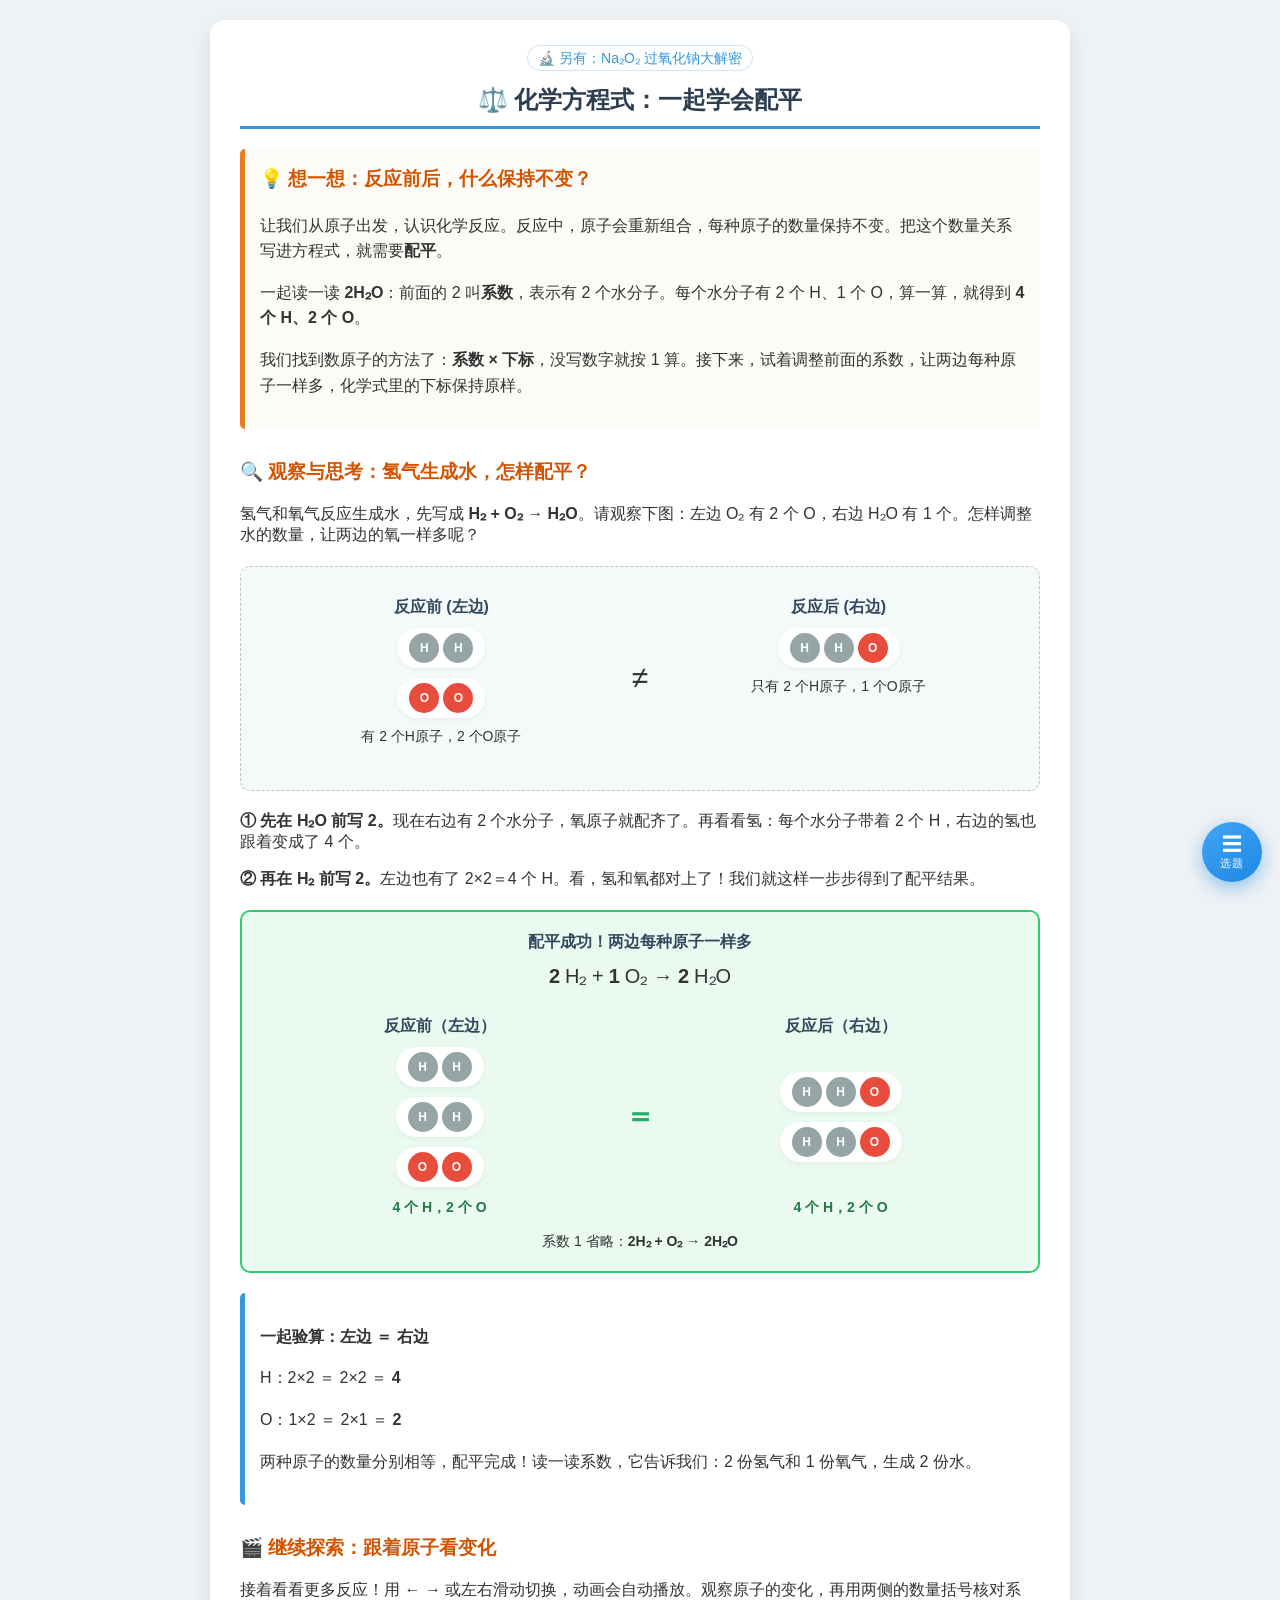
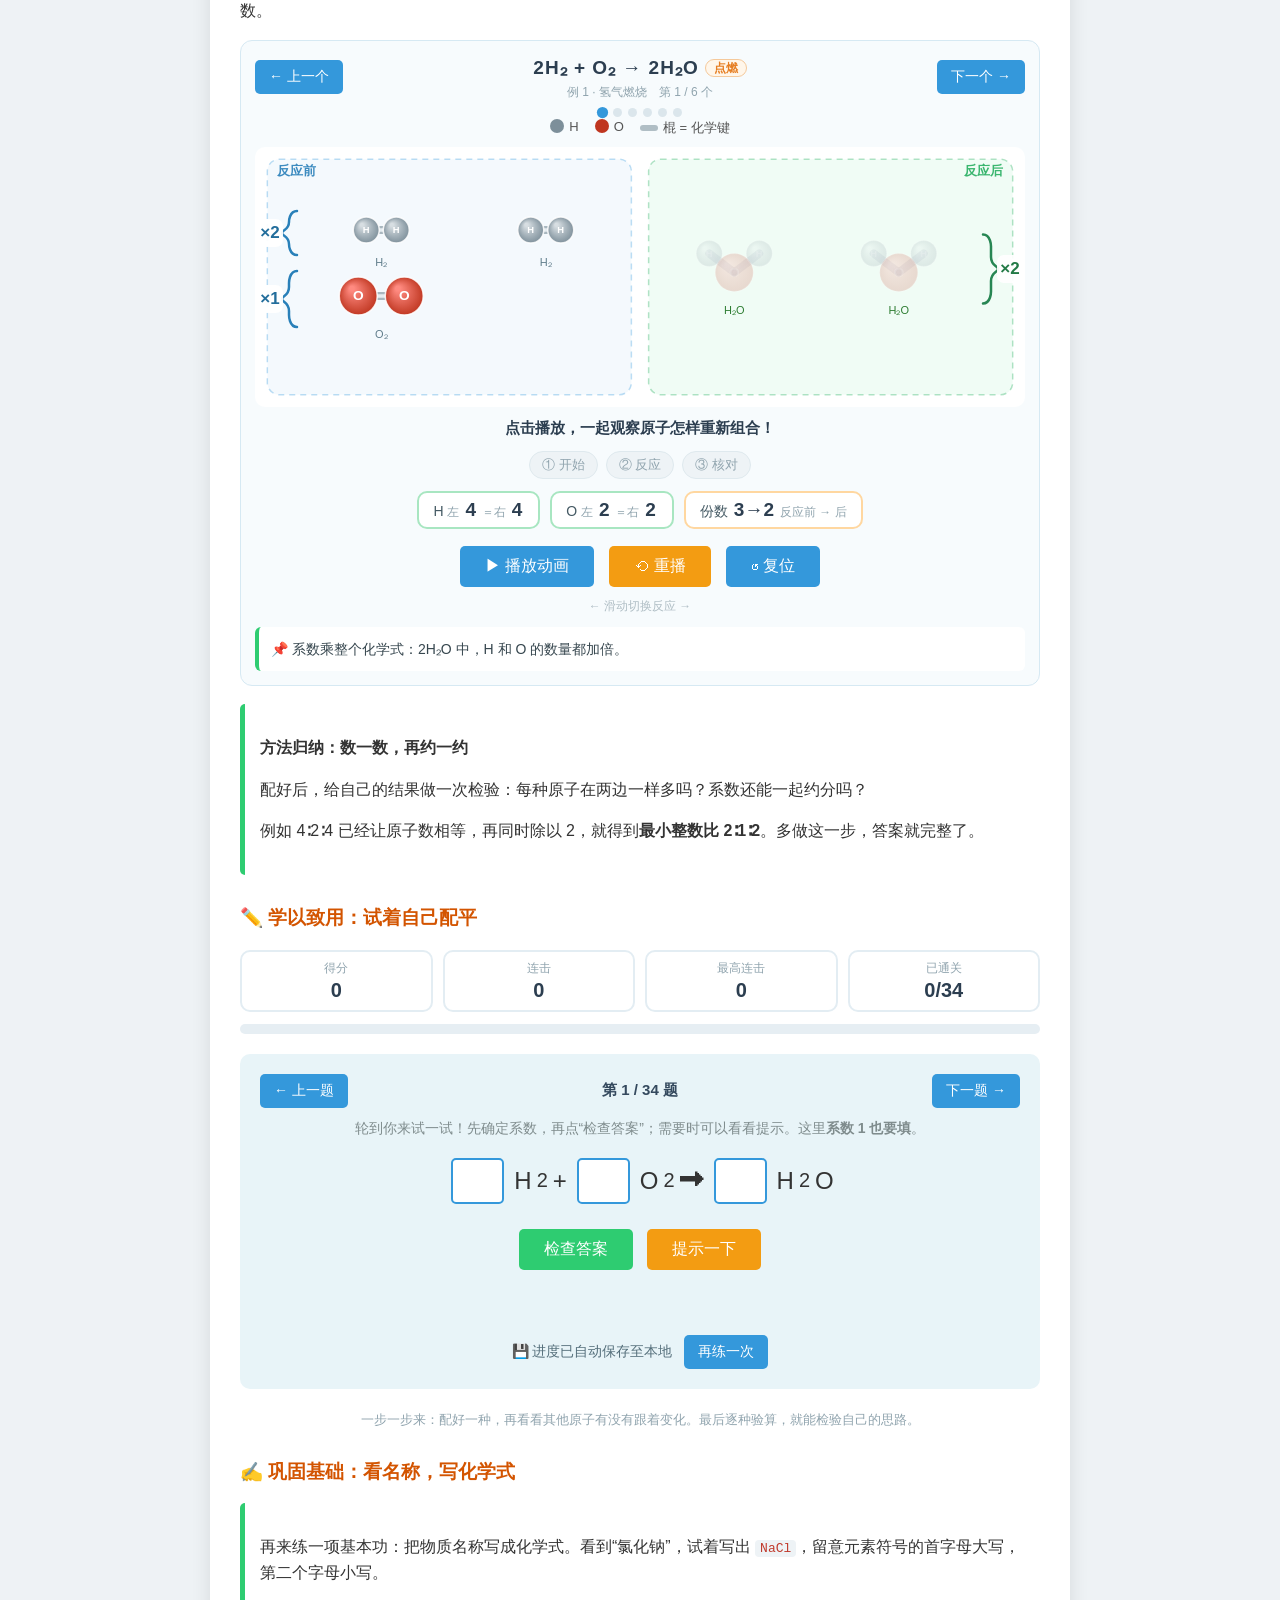
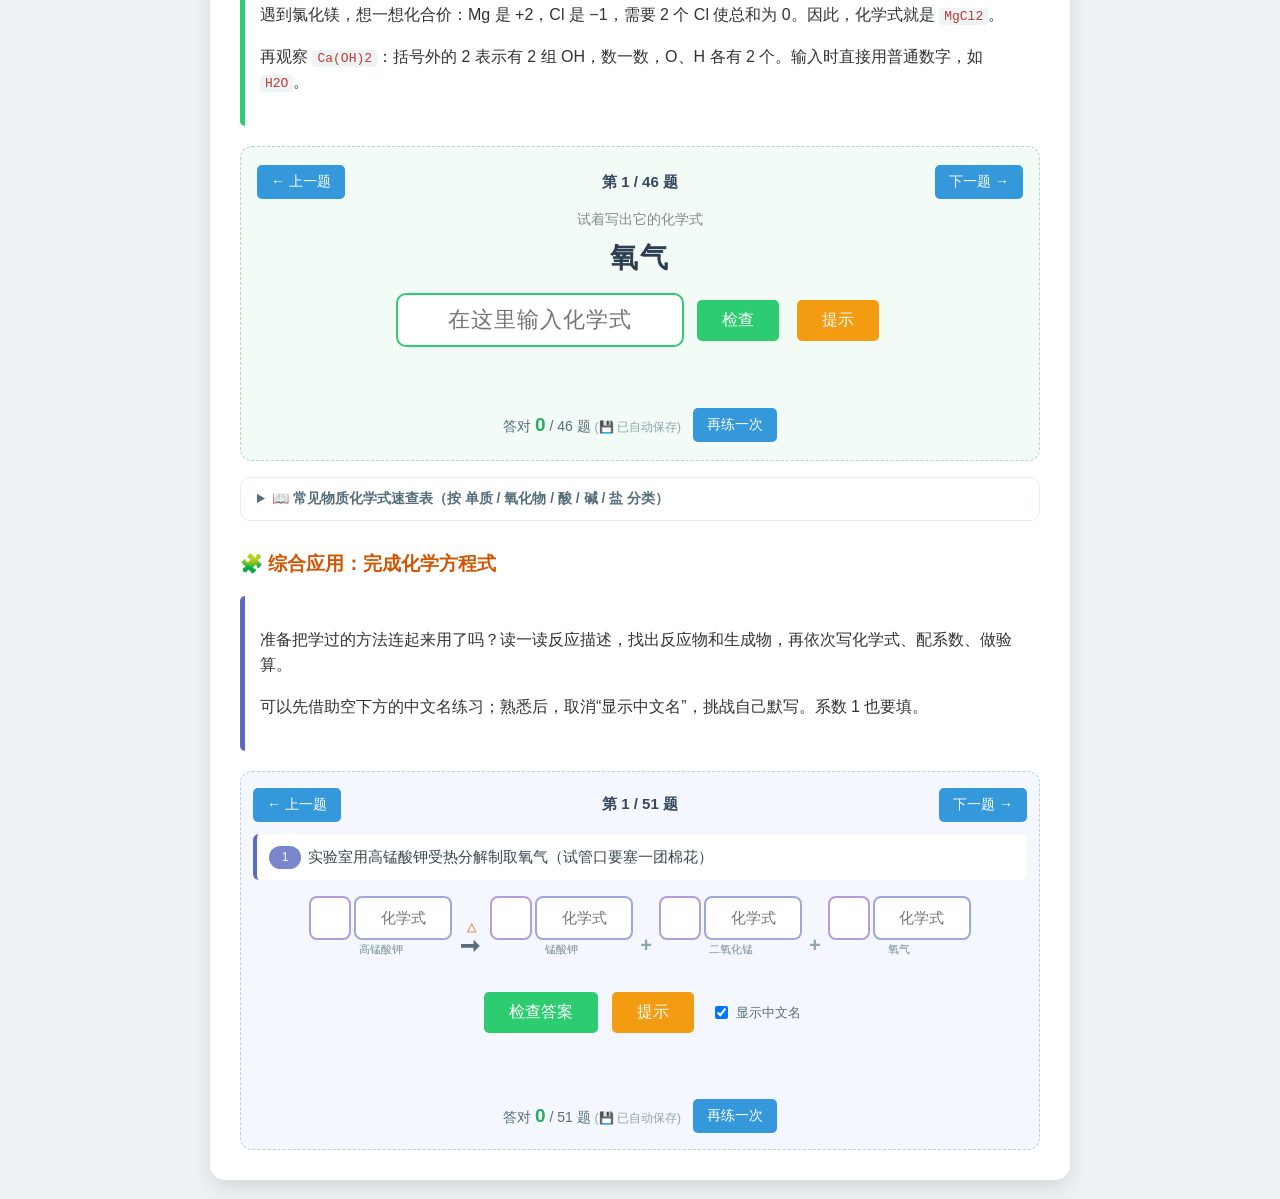
==== commit e1b30f01: "feat(peiping): add local progress saving for all exercise modules" ====
--- a/peiping.html
+++ b/peiping.html
@@ -1021,6 +1021,11 @@
 
         <div class="feedback" id="feedback"></div>
         <div id="hint-text" class="hidden" style="margin-top:10px; color:#d35400; font-weight:bold; text-align:left;"></div>
+
+        <div class="write-progress" style="margin-top:15px;">
+            <span>💾 进度已自动保存至本地</span>
+            <button class="btn btn-mini" id="quizReset">再练一次</button>
+        </div>
     </div>
 
     <p style="text-align:center; color:#90a4ae; font-size:13px; margin-top:22px;">
@@ -1057,7 +1062,7 @@
         <div class="feedback" id="wFeedback"></div>
 
         <div class="write-progress">
-            <span>答对 <b id="wSolved">0</b> / <span id="wTotal">46</span> 题</span>
+            <span>答对 <b id="wSolved">0</b> / <span id="wTotal">46</span> 题 <span style="font-size:12px;color:#90a4ae;">(💾 已自动保存)</span></span>
             <button class="btn btn-mini" id="wReset">再练一次</button>
         </div>
     </div>
@@ -1094,7 +1099,7 @@
         <div id="eHint" class="hidden" style="margin-top:10px; color:#d35400; font-weight:bold; text-align:left; font-size:14px; line-height:1.8;"></div>
 
         <div class="write-progress">
-            <span>答对 <b id="eSolved">0</b> / <span id="eTotal">51</span> 题</span>
+            <span>答对 <b id="eSolved">0</b> / <span id="eTotal">51</span> 题 <span style="font-size:12px;color:#90a4ae;">(💾 已自动保存)</span></span>
             <button class="btn btn-mini" id="eReset">再练一次</button>
         </div>
     </div>
@@ -1140,6 +1145,10 @@
     <p class="drawer-tip">
         <i style="background:#2ecc71"></i>已答对　<i style="background:#3498db"></i>当前题　<i style="background:#fff;border:2px solid #dfe9ee"></i>未完成
     </p>
+    <div style="padding:10px 16px; border-top:1px solid #edf2f7; display:flex; justify-content:space-between; align-items:center; font-size:12px; color:#78909c;">
+        <span>💾 练习进度实时保存在本地</span>
+        <button class="btn btn-mini" id="btnClearAllProgress" style="padding:4px 8px; font-size:12px; background:#fff; border:1px solid #cfd8dc; color:#e74c3c;">清空全部</button>
+    </div>
 </aside>
 
 <canvas id="fx"></canvas>
@@ -1327,7 +1336,8 @@
     function resize() {
         var rect = canvas.getBoundingClientRect();
         W = Math.max(280, Math.round(rect.width) || 320);
-        H = animationLayout().height;
+        var layout=animationLayout();
+        H = Math.max(layout.height,cur===3?Math.ceil(3*(72*layout.scale+8)+88):0);
         var dpr = Math.min(window.devicePixelRatio || 1, 2);
         canvas.style.height = H + 'px';
         canvas.width = Math.round(W * dpr);
@@ -1442,7 +1452,12 @@
             return [r2l[b[0]], r2l[b[1]]];
         }).filter(function (b) { return b[0] !== undefined && b[1] !== undefined; });
 
-        buildReactionFrames(layoutScale);
+        var productOffset=0;
+        var productGroups=anim.right.map(function(sp){
+            var ids=targetMap.slice(productOffset,productOffset+sp.atoms.length);productOffset+=sp.atoms.length;
+            return {name:sp.label,ids:ids};
+        });
+        buildReactionFrames(layoutScale,productGroups);
         atoms.forEach(function (a, i) { a.free = reactionFrames[2].positions[i]; });
 
         renderMeta();
@@ -1456,7 +1471,7 @@
     // Iron oxide phases: https://www.sciencedirect.com/science/article/abs/pii/S0926860X07002062
     // Neutralization: https://pmc.ncbi.nlm.nih.gov/articles/PMC3251043/
     // Frames conserve the displayed atoms. Solvent/bath and catalyst lattice atoms are not in this inventory.
-    function buildReactionFrames(scale) {
+    function buildReactionFrames(scale,productGroups) {
         function group(name, ids, xy, bonds) {
             return { name: name, ids: ids, xy: xy, bonds: bonds || [] };
         }
@@ -1566,12 +1581,34 @@
                     maxHeight=Math.max(maxHeight,maxY-minY+18);
                     return {midX:(minX+maxX)/2,midY:(minY+maxY)/2};
                 });
-                var cols=Math.max(1,Math.min(4,groups.length,Math.floor((W-88)/maxWidth)));
-                var rows=Math.ceil(groups.length/cols),cellW=(W-88)/cols;
-                var cellH=Math.min(maxHeight,(H-88)/rows),top=(H-rows*cellH)/2;
+                anim.right.forEach(function(sp){
+                    var box=speciesBox(sp);
+                    maxWidth=Math.max(maxWidth,(box.maxX-box.minX)*scale+16);
+                    maxHeight=Math.max(maxHeight,(box.maxY-box.minY)*scale+18);
+                });
+                var spectatorIds=cur===2?[3,5,7,9,11,13]:cur===4?[0,3,6,10,11,12]:cur===5?[0,3]:[];
+                var spectators=groups.filter(function(g){return g.ids.every(function(id){return spectatorIds.indexOf(id)!==-1;});});
+                var reactive=groups.filter(function(g){return spectators.indexOf(g)===-1;});
+                var spectatorRadius=spectatorIds.reduce(function(r,id){return Math.max(r,atoms[id].r);},0);
+                var reserved=spectators.length?2*spectatorRadius+26:0;
+                var cols=cur===0?2:Math.max(1,Math.min(4,reactive.length,Math.floor((W-88)/maxWidth)));
+                var rows=Math.ceil(reactive.length/cols),cellW=(W-88)/cols;
+                if(cur===0)maxHeight=Math.max(maxHeight,72*scale+24);
+                var availableBottom=H-44-reserved;
+                var cellH=Math.min(maxHeight,(availableBottom-44)/rows),top=(44+availableBottom-rows*cellH)/2;
                 groups.forEach(function(g,index){
-                    var box=boxes[index],cx=44+(index%cols+0.5)*cellW-box.midX;
-                    var cy=top+(Math.floor(index/cols)+0.5)*cellH-box.midY;
+                    var box=boxes[index],slot=reactive.indexOf(g);
+                    var cx=44+(slot%cols+0.5)*cellW-box.midX;
+                    var cy=top+(Math.floor(slot/cols)+0.5)*cellH-box.midY;
+                    if(slot===-1){
+                        var spectatorSlot=spectators.indexOf(g);
+                        cx=44+(spectatorSlot+0.5)*(W-88)/spectators.length-box.midX;
+                        cy=H-spectatorRadius-10-box.midY;
+                    }
+                    if(cur===3){
+                        if(index===0){cx=W*0.30-box.midX;cy=H*0.5-box.midY;}
+                        else{cx=W*0.73-g.xy[0][0]*scale;cy=44+(index-0.5)*(H-88)/3-box.midY;}
+                    }
                     g.ids.forEach(function(id,i){positions[id]={x:cx+g.xy[i][0]*scale,y:cy+g.xy[i][1]*scale};});
                 });
             }
@@ -1581,8 +1618,17 @@
             (surfaceIds||[]).forEach(function(id){
                 if((previous.surfaceIds||[]).indexOf(id)!==-1)return;
                 var site=sites.indexOf(id);
-                positions[id]={x:W*0.23+(site+0.5)*W*0.54/sites.length,y:H*0.68-atoms[id].r};
+                var left=Math.max(44,W*0.18),width=Math.min(W-88,W*0.64);
+                var center=left+(Math.floor(site/2)+0.5)*width/3;
+                positions[id]={x:center+(site%2?1:-1)*(cur===1?23:15)*scale,y:H*0.68-atoms[id].r};
             });
+            if(cur===1&&phase>=2)[0,1,5,6].forEach(function(id){positions[id]={x:atoms[id].to.x,y:atoms[id].to.y};});
+            // A released proton moves clear of the donor oxygen before the following transfer.
+            if(cur===5&&phase===3){
+                var donor=positions[10],proton=positions[12],dx=proton.x-donor.x,dy=proton.y-donor.y;
+                var length=Math.hypot(dx,dy)||1,distance=atoms[10].r+atoms[12].r+8;
+                if(length<distance)positions[12]={x:donor.x+dx*distance/length,y:donor.y+dy*distance/length};
+            }
             // After a bond-forming event, turn only that new product into its standard direction.
             var reactionPositions=positions.map(function(p){return {x:p.x,y:p.y};}),turns={};
             if(phase!==1)groups.forEach(function(g){
@@ -1649,9 +1695,9 @@
         var previousSnapshot=first;
         var frames=[];
         if(cur===0) {
-            // Initiation, H+O2 -> OH+O, O+H2 -> OH+H, then H+OH(+M) -> H2O(+M).
+            // O2(+M) -> 2O(+M); O+H2 -> OH+H twice, then H+OH(+M) -> H2O(+M).
             frames=[
-                snapshot([single(0),single(1),pair('H2',2,3),pair('O2',4,5)],1),
+                snapshot([pair('H2',0,1),single(4),pair('H2',2,3),single(5)],1),
                 snapshot([oh(4,0),single(5),single(1),pair('H2',2,3)],2),
                 snapshot([oh(4,0),oh(5,2),single(1),single(3)],3),
                 snapshot([waterGroup(4,0,1),oh(5,2),single(3)],4),
@@ -1716,7 +1762,7 @@
             texts: atoms.map(function(a){return a.textTo;}),
             positions: atoms.map(function(a){return a.to;}),
             bonds: bondsTo,
-            groups: [], surfaceIds: [], surface: false
+            groups: productGroups, surfaceIds: [], surface: false
         });
         var clock=T_IDLE;
         reactionFrames=[first,Object.assign({},first,{time:T_IDLE})];
@@ -2004,9 +2050,11 @@
             ctx.restore();
         }
 
-        atoms.forEach(function (a, i) {
+        var backgroundIds=cur===2?[3,5,7,9,11,13]:cur===4?[0,3,6,10,11,12]:cur===5?[0,3]:[];
+        var drawOrder=atoms.map(function(a,i){return i;}).sort(function(a,b){return (backgroundIds.indexOf(a)===-1?1:0)-(backgroundIds.indexOf(b)===-1?1:0);});
+        drawOrder.forEach(function(i){
             var texts=p<0.5?state.previous.texts:state.next.texts;
-            drawAtom(a,pos[i].x,pos[i].y,texts[i]);
+            drawAtom(atoms[i],pos[i].x,pos[i].y,texts[i]);
         });
 
         // 停止时标签完全清晰；播放时按参照分子的渐隐进度淡出。
@@ -2269,6 +2317,28 @@
         else { raf = null; c.clearRect(0, 0, window.innerWidth, window.innerHeight); }
     }
 })();
+
+/* ============ 本地进度存储助手 ============ */
+var PeipingStorage = {
+    get: function (key, fallback) {
+        try {
+            var raw = localStorage.getItem(key);
+            return raw ? JSON.parse(raw) : fallback;
+        } catch (e) {
+            return fallback;
+        }
+    },
+    set: function (key, value) {
+        try {
+            localStorage.setItem(key, JSON.stringify(value));
+        } catch (e) {}
+    },
+    remove: function (key) {
+        try {
+            localStorage.removeItem(key);
+        } catch (e) {}
+    }
+};
 
 /* ============ 3. 配平闯关（按列表顺序出题） ============ */
 (function () {
@@ -2377,6 +2447,30 @@
     var solved = {};
     var winShown = false;
 
+    // 读取本地存储进度
+    var savedState = PeipingStorage.get('peiping_quiz', null);
+    if (savedState) {
+        if (typeof savedState.cur === 'number' && savedState.cur >= 0 && savedState.cur < cases.length) {
+            cur = savedState.cur;
+        }
+        if (typeof savedState.score === 'number' && isFinite(savedState.score)) score = savedState.score;
+        if (typeof savedState.combo === 'number' && isFinite(savedState.combo)) combo = savedState.combo;
+        if (typeof savedState.best === 'number' && isFinite(savedState.best)) best = savedState.best;
+        if (savedState.solved && typeof savedState.solved === 'object') solved = savedState.solved;
+        if (typeof savedState.winShown === 'boolean') winShown = savedState.winShown;
+    }
+
+    function saveState() {
+        PeipingStorage.set('peiping_quiz', {
+            cur: cur,
+            score: score,
+            combo: combo,
+            best: best,
+            solved: solved,
+            winShown: winShown
+        });
+    }
+
     // ---------- 工具 ----------
     // 支持括号和嵌套，比如 Ca(OH)2、Al2(SO4)3
     function parseFormula(f) {
@@ -2445,6 +2539,7 @@
     // ---------- 出题 ----------
     function showQuestion(i) {
         cur = ((i % cases.length) + cases.length) % cases.length;
+        saveState();
 
         fbEl.innerHTML = '';
         fbEl.className = 'feedback';
@@ -2589,10 +2684,12 @@
             if (window.burst) window.burst(26 + Math.min(combo, 6) * 10);
 
             updateStats();
+            saveState();
             renderMap();
 
             if (solvedCount() === cases.length && !winShown) {
                 winShown = true;
+                saveState();
                 setTimeout(showWin, 700);
             }
             return;
@@ -2610,6 +2707,7 @@
 
         combo = 0;
         updateStats();
+        saveState();
         shakeQuiz();
 
         var lines = bad.map(function (e) {
@@ -2641,7 +2739,8 @@
     }
 
     function restartAll() {
-        score = 0; combo = 0; best = 0; solved = {}; winShown = false;
+        score = 0; combo = 0; best = 0; solved = {}; winShown = false; cur = 0;
+        PeipingStorage.remove('peiping_quiz');
         winMask.classList.add('hidden');
         updateStats();
         showQuestion(0);
@@ -2652,6 +2751,15 @@
     btnHint.addEventListener('click', showHint);
     btnPrev.addEventListener('click', function () { showQuestion(cur - 1); });
     btnNext.addEventListener('click', function () { showQuestion(cur + 1); });
+
+    var quizResetBtn = document.getElementById('quizReset');
+    if (quizResetBtn) {
+        quizResetBtn.addEventListener('click', function () {
+            if (confirm('确定要清除这部分配平题目的练习进度并重新开始吗？')) {
+                restartAll();
+            }
+        });
+    }
 
     if (qmapEl) {
         qmapEl.addEventListener('click', function (e) {
@@ -2672,7 +2780,7 @@
     });
 
     updateStats();
-    showQuestion(0);
+    showQuestion(cur);
 })();
 
 /* ============ 4. 右下角选题抽屉 ============ */
@@ -2723,6 +2831,18 @@
 
         if (t.classList.contains('map-chip')) setTimeout(closeDrawer, 120);
     });
+
+    var btnClearAll = document.getElementById('btnClearAllProgress');
+    if (btnClearAll) {
+        btnClearAll.addEventListener('click', function () {
+            if (confirm('确定要清空全部题型的本地保存进度吗？清空后将从头开始练习。')) {
+                PeipingStorage.remove('peiping_quiz');
+                PeipingStorage.remove('peiping_write');
+                PeipingStorage.remove('peiping_eq');
+                location.reload();
+            }
+        });
+    }
 
     document.addEventListener('keydown', function (e) {
         if (e.key === 'Escape' && isOpen()) closeDrawer();
@@ -2817,6 +2937,22 @@
     var solved = {};
     var tries = 0;
 
+    // 读取本地存储进度
+    var savedState = PeipingStorage.get('peiping_write', null);
+    if (savedState) {
+        if (typeof savedState.cur === 'number' && savedState.cur >= 0 && savedState.cur < items.length) {
+            cur = savedState.cur;
+        }
+        if (savedState.solved && typeof savedState.solved === 'object') solved = savedState.solved;
+    }
+
+    function saveState() {
+        PeipingStorage.set('peiping_write', {
+            cur: cur,
+            solved: solved
+        });
+    }
+
     // ---------- 工具 ----------
     function fmt(f) { return f.replace(/(\d+)/g, '<sub>$1</sub>'); }
 
@@ -2874,6 +3010,7 @@
     // ---------- 出题 ----------
     function show(i) {
         cur = ((i % items.length) + items.length) % items.length;
+        saveState();
         tries = 0;
         var it = items[cur];
 
@@ -2910,6 +3047,7 @@
         if (isRight(v, it.f)) {
             var isNew = !solved[cur];
             solved[cur] = true;
+            saveState();
             updateStats();
             fbEl.className = 'feedback success';
             fbEl.innerHTML = '🎉 写对了！<strong>' + it.n + '</strong> 的化学式就是 <strong>' + fmt(it.f) + '</strong>。' +
@@ -2961,9 +3099,13 @@
     btnPrev.addEventListener('click', function () { show(cur - 1); });
     btnNext.addEventListener('click', function () { show(cur + 1); });
     btnReset.addEventListener('click', function () {
-        solved = {};
-        updateStats();
-        show(0);
+        if (confirm('确定要清除这部分写化学式的练习进度并重新开始吗？')) {
+            solved = {};
+            cur = 0;
+            PeipingStorage.remove('peiping_write');
+            updateStats();
+            show(0);
+        }
     });
     inputEl.addEventListener('keydown', function (e) {
         if (e.key === 'Enter') check();
@@ -2985,7 +3127,7 @@
     totalEl.textContent = items.length;
     renderCheat();
     updateStats();
-    show(0);
+    show(cur);
 })();
 
 
@@ -3270,6 +3412,27 @@
     var solved = {};
     var tries = 0;
     var showName = true;
+
+    // 读取本地存储进度
+    var savedState = PeipingStorage.get('peiping_eq', null);
+    if (savedState) {
+        if (typeof savedState.cur === 'number' && savedState.cur >= 0 && savedState.cur < items.length) {
+            cur = savedState.cur;
+        }
+        if (savedState.solved && typeof savedState.solved === 'object') solved = savedState.solved;
+        if (typeof savedState.showName === 'boolean') {
+            showName = savedState.showName;
+            if (chkName) chkName.checked = showName;
+        }
+    }
+
+    function saveState() {
+        PeipingStorage.set('peiping_eq', {
+            cur: cur,
+            solved: solved,
+            showName: showName
+        });
+    }
 
     // ---------- 工具 ----------
     function fmt(f) { return f.replace(/(\d+)/g, '<sub>$1</sub>'); }
@@ -3401,6 +3564,7 @@
 
     function show(i) {
         cur = ((i % items.length) + items.length) % items.length;
+        saveState();
         tries = 0;
         fbEl.innerHTML = '';
         fbEl.className = 'feedback';
@@ -3470,6 +3634,7 @@
         if (!fmlWrong.length && !coefWrong.length) {
             var isNew = !solved[cur];
             solved[cur] = true;
+            saveState();
             updateStats();
             fbEl.className = 'feedback success';
             fbEl.innerHTML = '🎉 完整写对了！化学式和系数都已配好：<br><span style="font-size:17px;">' + fullEquation() + '</span>' +
@@ -3537,10 +3702,19 @@
     btnHint.addEventListener('click', showHint);
     btnPrev.addEventListener('click', function () { show(cur - 1); });
     btnNext.addEventListener('click', function () { show(cur + 1); });
-    btnReset.addEventListener('click', function () { solved = {}; updateStats(); show(0); });
+    btnReset.addEventListener('click', function () {
+        if (confirm('确定要清除这部分方程式填空的练习进度并重新开始吗？')) {
+            solved = {};
+            cur = 0;
+            PeipingStorage.remove('peiping_eq');
+            updateStats();
+            show(0);
+        }
+    });
     if (chkName) {
         chkName.addEventListener('change', function () {
             showName = chkName.checked;
+            saveState();
             var saved = {};
             Array.prototype.forEach.call(lineEl.querySelectorAll('input'), function (inp) {
                 saved[inp.id] = inp.value;
@@ -3567,7 +3741,7 @@
 
     totalEl.textContent = items.length;
     updateStats();
-    show(0);
+    show(cur);
 })();
 
 </script>
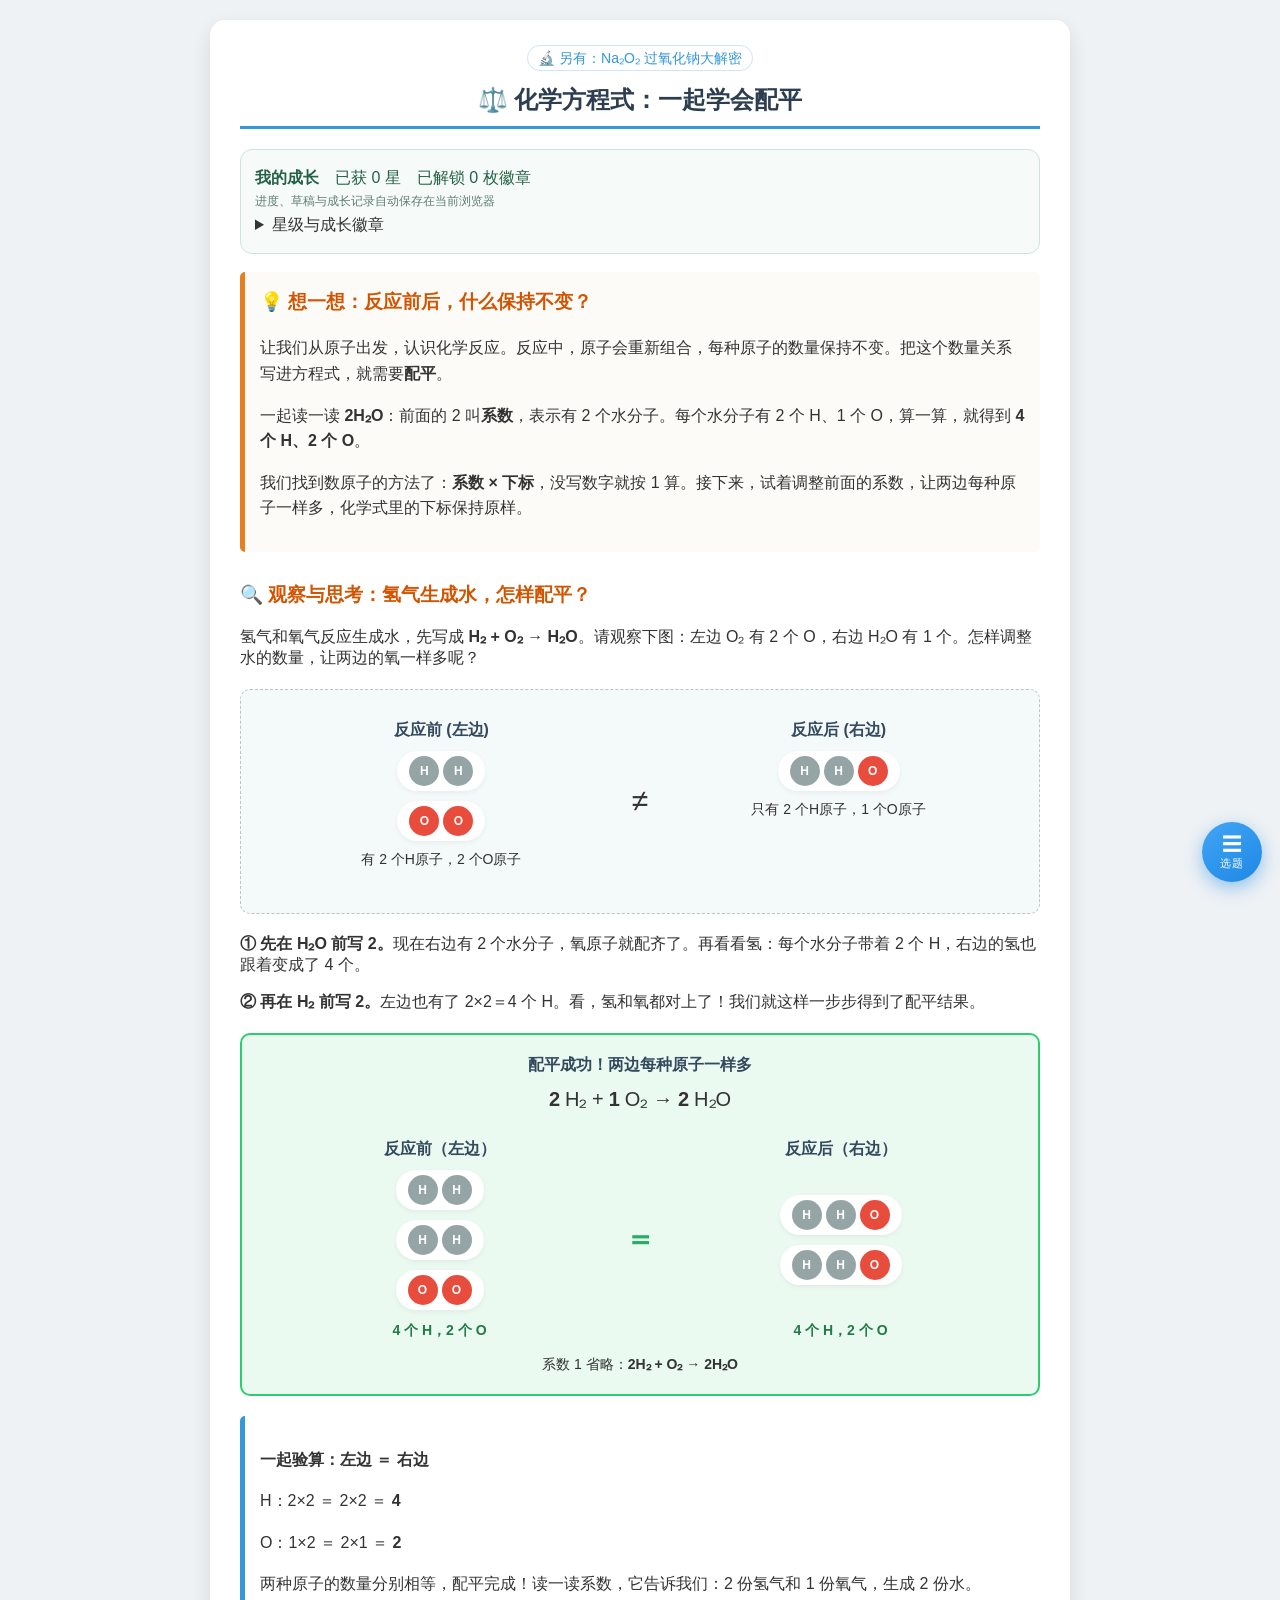
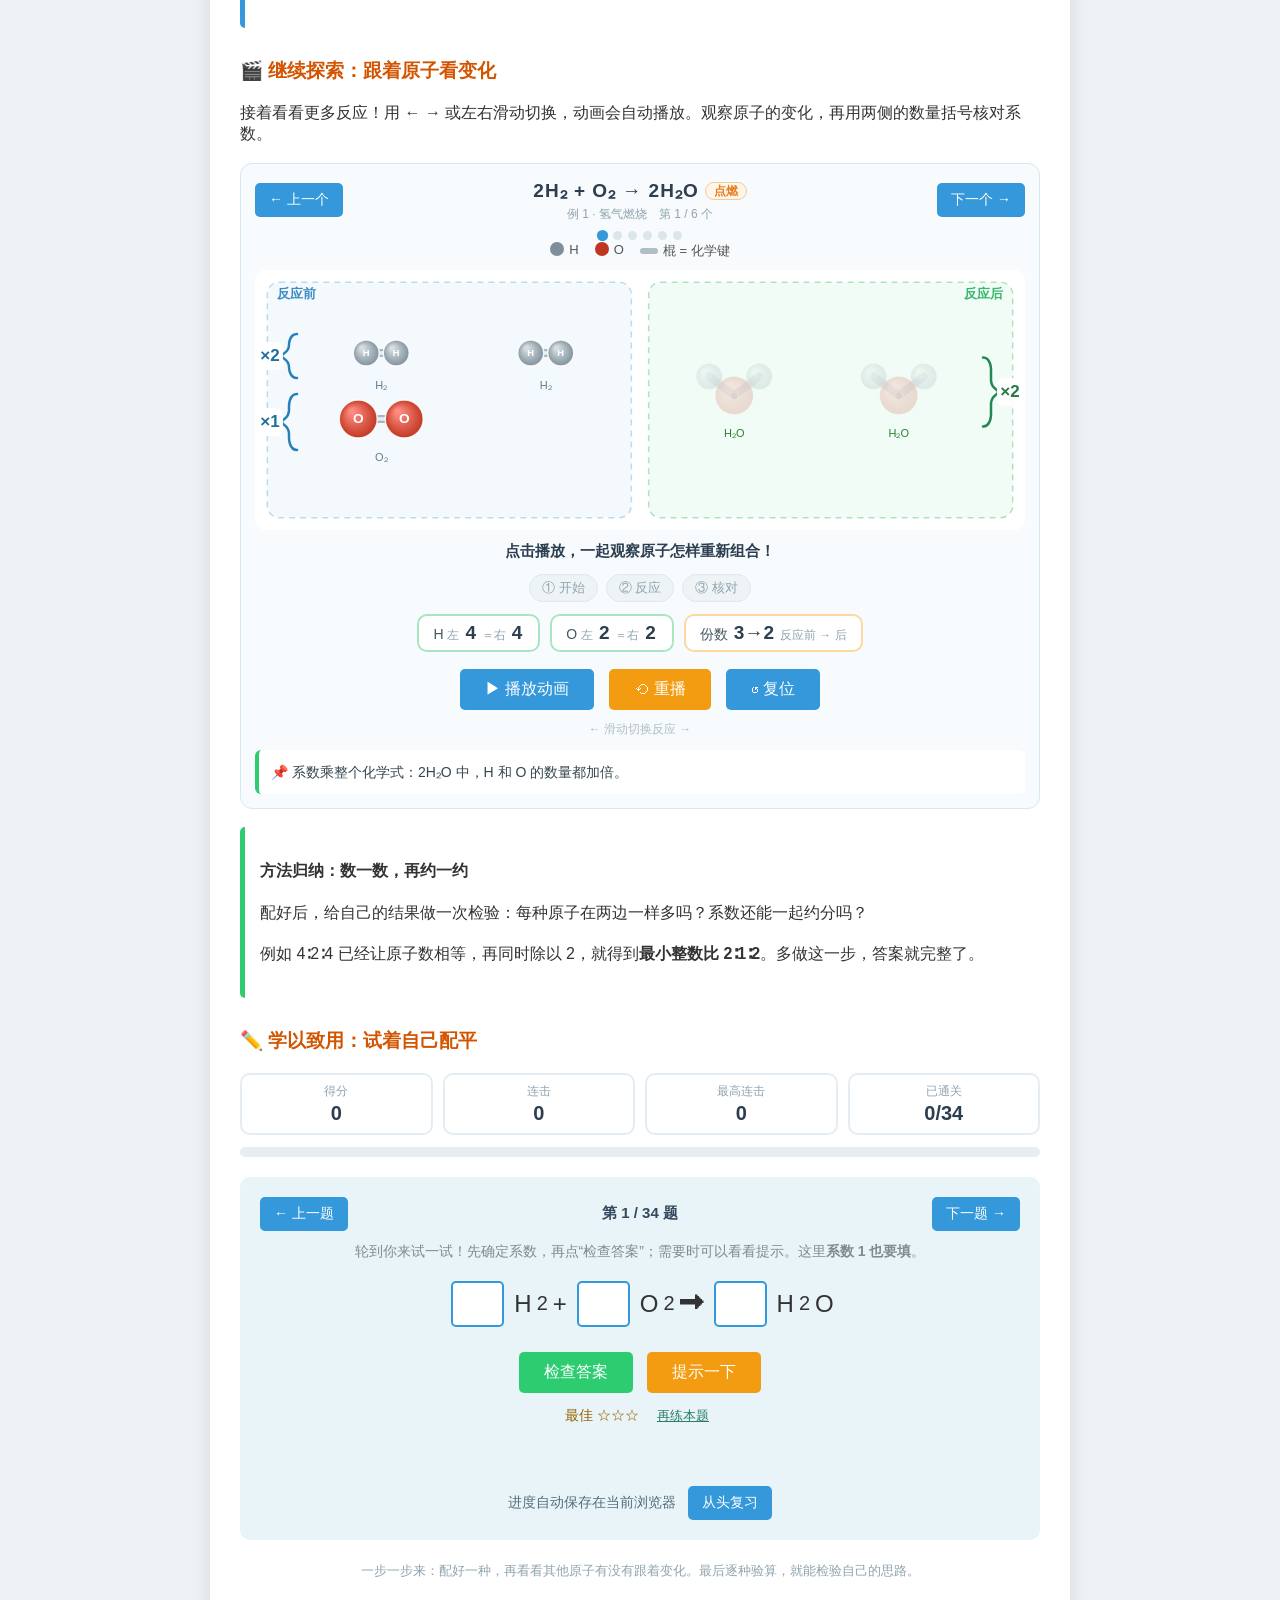
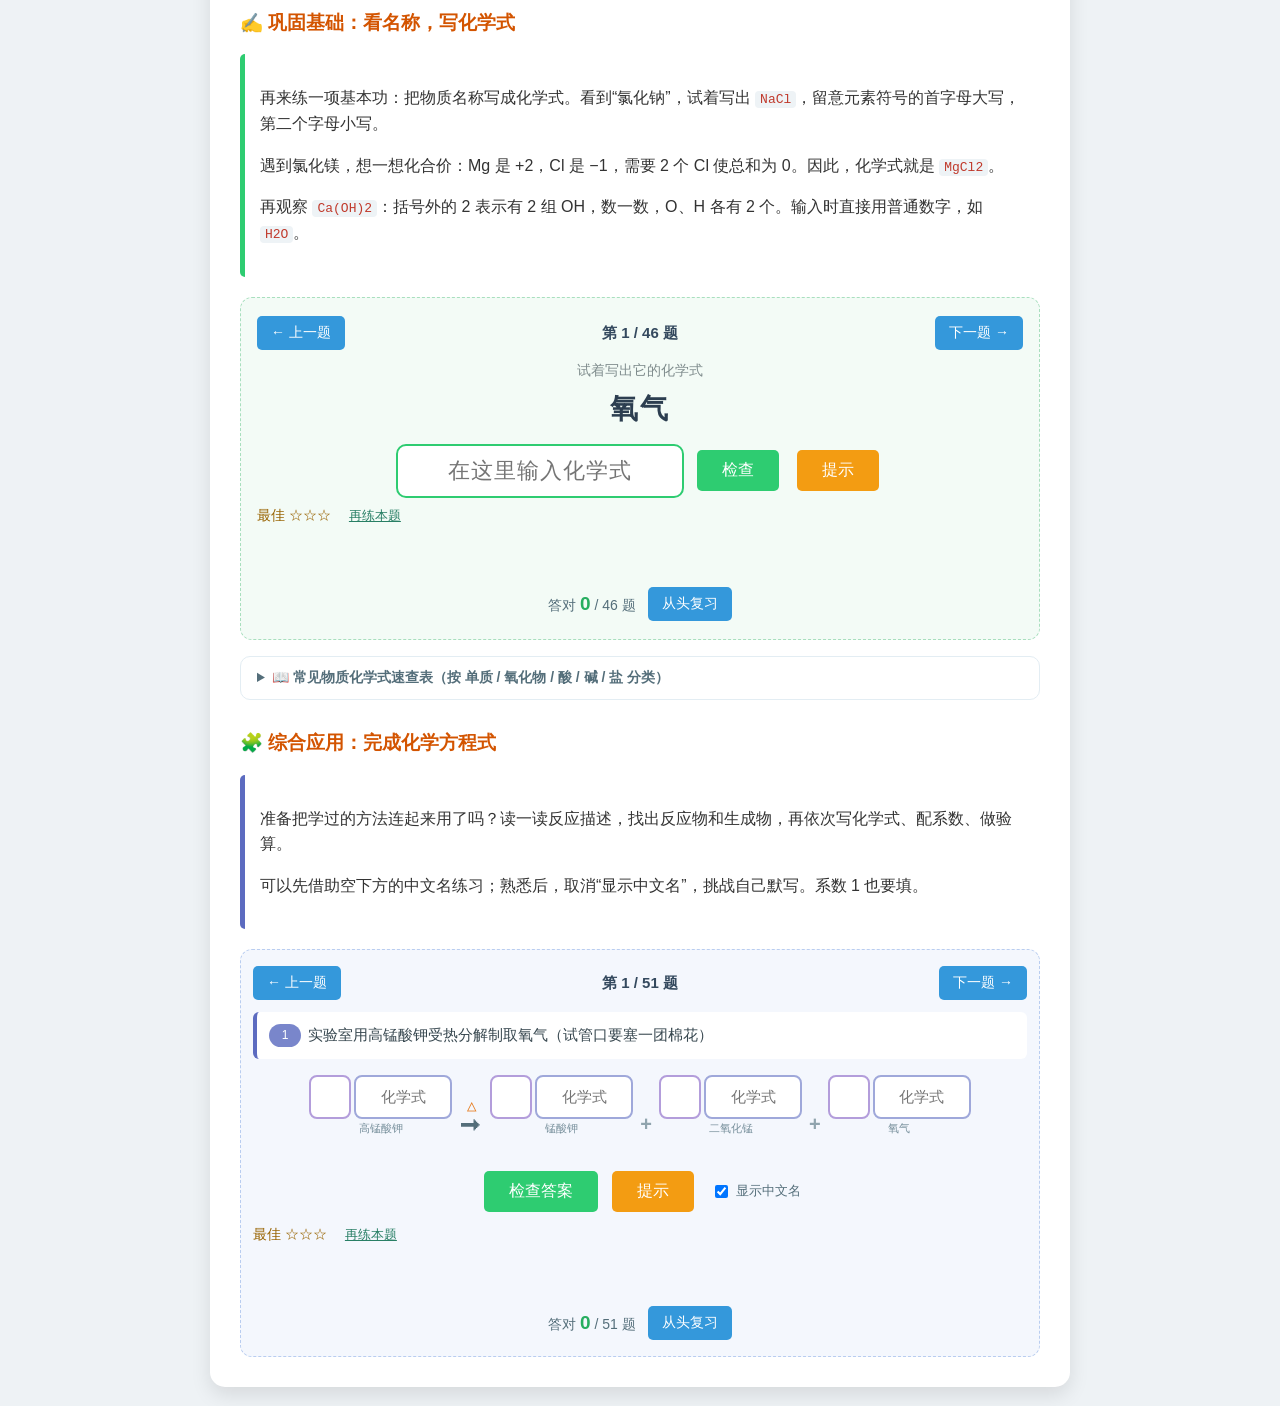
==== commit b9f421e4: "完善本地存档与成长系统，加入星级徽章和轻量守恒反馈" ====
--- a/peiping.html
+++ b/peiping.html
@@ -864,7 +864,9 @@
             .anim-nav { gap: 5px; flex-wrap: wrap; }
             .anim-title { flex-basis: 100%; order: -1; }
         }
+
     </style>
+    <link rel="stylesheet" href="./learning.css">
 </head>
 <body>
 
@@ -873,6 +875,11 @@
 
     <h2>⚖️ 化学方程式：一起学会配平</h2>
 
+    <section class="growth-panel" aria-label="我的学习成长">
+      <div class="growth-summary"><strong>我的成长</strong><span id="growthStars">已获 0 星</span><span id="growthBadges">已解锁 0 枚徽章</span></div>
+      <div class="storage-status" id="storageStatus" role="status">正在读取本地进度…</div>
+      <details><summary>星级与成长徽章</summary><p>★ 完成；★★ 未用提示完成；★★★ 未用提示且首次提交正确。保留最佳星级，再练可提升。</p><div class="badges" id="growthBadgeList"></div></details>
+    </section>
     <div class="explain-box">
         <h3 style="margin-top:0;">💡 想一想：反应前后，什么保持不变？</h3>
         <p>让我们从原子出发，认识化学反应。反应中，原子会重新组合，每种原子的数量保持不变。把这个数量关系写进方程式，就需要<strong>配平</strong>。</p>
@@ -1019,12 +1026,12 @@
             <button class="btn btn-hint" id="btnHint">提示一下</button>
         </div>
 
-        <div class="feedback" id="feedback"></div>
+        <div class="feedback" aria-live="polite" aria-atomic="true" id="feedback"></div>
         <div id="hint-text" class="hidden" style="margin-top:10px; color:#d35400; font-weight:bold; text-align:left;"></div>
 
         <div class="write-progress" style="margin-top:15px;">
-            <span>💾 进度已自动保存至本地</span>
-            <button class="btn btn-mini" id="quizReset">再练一次</button>
+            <span>进度自动保存在当前浏览器</span>
+            <button class="btn btn-mini" id="quizReset" title="保留最佳成绩与徽章，从头开始复习">从头复习</button>
         </div>
     </div>
 
@@ -1059,11 +1066,11 @@
             <button class="btn btn-hint" id="wShowHint">提示</button>
         </div>
 
-        <div class="feedback" id="wFeedback"></div>
+        <div class="feedback" aria-live="polite" aria-atomic="true" id="wFeedback"></div>
 
         <div class="write-progress">
-            <span>答对 <b id="wSolved">0</b> / <span id="wTotal">46</span> 题 <span style="font-size:12px;color:#90a4ae;">(💾 已自动保存)</span></span>
-            <button class="btn btn-mini" id="wReset">再练一次</button>
+            <span>答对 <b id="wSolved">0</b> / <span id="wTotal">46</span> 题 <span style="font-size:12px;color:#90a4ae;"></span></span>
+            <button class="btn btn-mini" id="wReset" title="保留最佳成绩与徽章，从头开始复习">从头复习</button>
         </div>
     </div>
 
@@ -1095,12 +1102,12 @@
             <label class="eq-toggle"><input type="checkbox" id="eShowName" checked> 显示中文名</label>
         </div>
 
-        <div class="feedback" id="eFeedback"></div>
+        <div class="feedback" aria-live="polite" aria-atomic="true" id="eFeedback"></div>
         <div id="eHint" class="hidden" style="margin-top:10px; color:#d35400; font-weight:bold; text-align:left; font-size:14px; line-height:1.8;"></div>
 
         <div class="write-progress">
-            <span>答对 <b id="eSolved">0</b> / <span id="eTotal">51</span> 题 <span style="font-size:12px;color:#90a4ae;">(💾 已自动保存)</span></span>
-            <button class="btn btn-mini" id="eReset">再练一次</button>
+            <span>答对 <b id="eSolved">0</b> / <span id="eTotal">51</span> 题 <span style="font-size:12px;color:#90a4ae;"></span></span>
+            <button class="btn btn-mini" id="eReset" title="保留最佳成绩与徽章，从头开始复习">从头复习</button>
         </div>
     </div>
 
@@ -1146,13 +1153,14 @@
         <i style="background:#2ecc71"></i>已答对　<i style="background:#3498db"></i>当前题　<i style="background:#fff;border:2px solid #dfe9ee"></i>未完成
     </p>
     <div style="padding:10px 16px; border-top:1px solid #edf2f7; display:flex; justify-content:space-between; align-items:center; font-size:12px; color:#78909c;">
-        <span>💾 练习进度实时保存在本地</span>
+        <span>本地存档与成长记录</span>
         <button class="btn btn-mini" id="btnClearAllProgress" style="padding:4px 8px; font-size:12px; background:#fff; border:1px solid #cfd8dc; color:#e74c3c;">清空全部</button>
     </div>
 </aside>
 
 <canvas id="fx"></canvas>
 
+<script src="./learning.js"></script>
 <script>
 /* ============ 1. 球棍动画（6 个反应，左右箭头切换） ============ */
 (function () {
@@ -2318,28 +2326,6 @@
     }
 })();
 
-/* ============ 本地进度存储助手 ============ */
-var PeipingStorage = {
-    get: function (key, fallback) {
-        try {
-            var raw = localStorage.getItem(key);
-            return raw ? JSON.parse(raw) : fallback;
-        } catch (e) {
-            return fallback;
-        }
-    },
-    set: function (key, value) {
-        try {
-            localStorage.setItem(key, JSON.stringify(value));
-        } catch (e) {}
-    },
-    remove: function (key) {
-        try {
-            localStorage.removeItem(key);
-        } catch (e) {}
-    }
-};
-
 /* ============ 3. 配平闯关（按列表顺序出题） ============ */
 (function () {
     var ELEM_CN = {
@@ -2450,13 +2436,13 @@
     // 读取本地存储进度
     var savedState = PeipingStorage.get('peiping_quiz', null);
     if (savedState) {
-        if (typeof savedState.cur === 'number' && savedState.cur >= 0 && savedState.cur < cases.length) {
+        if (Number.isSafeInteger(savedState.cur) && savedState.cur >= 0 && savedState.cur < cases.length) {
             cur = savedState.cur;
         }
-        if (typeof savedState.score === 'number' && isFinite(savedState.score)) score = savedState.score;
-        if (typeof savedState.combo === 'number' && isFinite(savedState.combo)) combo = savedState.combo;
-        if (typeof savedState.best === 'number' && isFinite(savedState.best)) best = savedState.best;
-        if (savedState.solved && typeof savedState.solved === 'object') solved = savedState.solved;
+        if (Number.isSafeInteger(savedState.score) && savedState.score>=0) score = savedState.score;
+        if (Number.isSafeInteger(savedState.combo) && savedState.combo>=0) combo = savedState.combo;
+        if (Number.isSafeInteger(savedState.best) && savedState.best>=0) best = savedState.best;
+        if (savedState.solved && typeof savedState.solved === 'object') Object.keys(savedState.solved).forEach(function(k){if(/^\d+$/.test(k)&&Number(k)<cases.length&&savedState.solved[k]===true)solved[k]=true;});
         if (typeof savedState.winShown === 'boolean') winShown = savedState.winShown;
     }
 
@@ -2471,6 +2457,10 @@
         });
     }
 
+    var growthKeys=cases.map(function(q){return q.left.join('+')+'>'+q.right.join('+');});
+    PeipingGrowth.register('balance',growthKeys,solved);
+    PeipingGrowth.records('balance').forEach(function(r,i){if(r.stars)solved[i]=true;});
+    cur=PeipingGrowth.current('balance',cur);
     // ---------- 工具 ----------
     // 支持括号和嵌套，比如 Ca(OH)2、Al2(SO4)3
     function parseFormula(f) {
@@ -2551,6 +2541,7 @@
         updateStats();
         renderMap();
         updateNav();
+        PeipingGrowth.enter('balance',growthKeys[cur],quizArea,fbEl,function(){showQuestion(cur);});
     }
 
     function renderEquation() {
@@ -2595,7 +2586,7 @@
             var cls = 'map-chip';
             if (i === cur) cls += ' current';
             else if (solved[i]) cls += ' done';
-            html += '<button class="' + cls + '" data-i="' + i + '">' + (i + 1) + '</button>';
+            html += '<button class="' + cls + '" data-i="' + i + '">' + (i + 1) + '<span class="map-stars">'+PeipingGrowth.stars('balance',growthKeys[i])+'</span></button>';
         }
         qmapEl.innerHTML = html;
     }
@@ -2606,12 +2597,12 @@
         cases[cur].left.forEach(function (_, i) {
             var v = document.getElementById('ans-left-' + i).value.trim();
             if (!v) filled = false;
-            vals.push(v ? parseInt(v, 10) : NaN);
+            vals.push(v ? Number(v) : NaN);
         });
         cases[cur].right.forEach(function (_, i) {
             var v = document.getElementById('ans-right-' + i).value.trim();
             if (!v) filled = false;
-            vals.push(v ? parseInt(v, 10) : NaN);
+            vals.push(v ? Number(v) : NaN);
         });
         return { vals: vals, filled: filled };
     }
@@ -2665,23 +2656,22 @@
         if (exact) {
             var isNew = !solved[cur];
             solved[cur] = true;
-            combo += 1;
+            var reward=PeipingGrowth.attempt('balance',growthKeys[cur],true);
+            if(reward.isNew)combo += 1;
             if (combo > best) best = combo;
-            var gain = isNew ? 10 + Math.min(combo - 1, 5) * 2 : 2;
+            var gain = reward.isNew ? 10 + Math.min(combo - 1, 5) * 2 : 0;
             score += gain;
 
             fbEl.className = 'feedback success';
-            fbEl.innerHTML = '🎉 配平正确！你让两边每种原子一样多了：' +
-                elems.map(function (e) { return elemName(e) + ' ' + leftC[e] + ' 个'; }).join('，') +
-                '。<br>+' + gain + ' 分' +
-                (combo > 1 ? '（连击 ×' + combo + '，额外奖励 ' + (gain - 10) + ' 分）' : '') +
+            fbEl.innerHTML = '🎉 配平成功！原子守恒，系数已最简。<br>+' + gain + ' 分' +
+                (combo > 1 && gain > 0 ? '（连击 ×' + combo + '，额外奖励 ' + (gain - 10) + ' 分）' : '') +
                 (isNew ? '<br><span style="font-weight:normal;color:#607d8b;">已完成这一题！点“下一题”，继续运用这个方法。</span>'
                        : '<br><span style="font-weight:normal;color:#607d8b;">再次答对！复习也能让方法更熟练。</span>');
 
             btnNext.classList.add('ready');
             popStat(statScoreBox);
             if (combo > 1) popStat(statComboBox);
-            if (window.burst) window.burst(26 + Math.min(combo, 6) * 10);
+            PeipingGrowth.success('balance',growthKeys[cur],quizArea,fbEl,reward,leftC,rightC,combo);
 
             updateStats();
             saveState();
@@ -2695,6 +2685,8 @@
             return;
         }
 
+        PeipingGrowth.attempt('balance',growthKeys[cur],false);
+        combo=0;saveState();updateStats();
         // 原子守恒但系数不是最简
         if (bad.length === 0) {
             var k = commonFactor(vals, q.answer);
@@ -2708,7 +2700,7 @@
         combo = 0;
         updateStats();
         saveState();
-        shakeQuiz();
+
 
         var lines = bad.map(function (e) {
             var l = leftC[e] || 0, r = rightC[e] || 0;
@@ -2722,11 +2714,14 @@
             '</ul>试着调整<strong>化学式前面的系数</strong>，让上面的数量逐一相等，下标保持原样。' +
             '<button class="btn btn-hint" id="btnHintInline" style="padding:4px 12px;font-size:13px;">看提示</button>';
 
+        PeipingGrowth.error(quizArea,leftC,rightC,fbEl);
+        cases[cur].left.concat(cases[cur].right).forEach(function(f,i){if(bad.some(function(e){return !!parseFormula(f)[e];})){var side=i<q.left.length?'left':'right',index=i<q.left.length?i:i-q.left.length;var el=document.getElementById('ans-'+side+'-'+index);el.classList.add('gentle-error');}});
         var inline = document.getElementById('btnHintInline');
         if (inline) inline.addEventListener('click', showHint);
     }
 
     function showHint() {
+        PeipingGrowth.hint('balance',growthKeys[cur]);
         hintEl.innerHTML = '💡 思路点拨：' + cases[cur].hint;
         hintEl.classList.remove('hidden');
     }
@@ -2735,12 +2730,13 @@
     function showWin() {
         winStats.innerHTML = '得分 <b>' + score + '</b><br>最高连击 <b>' + best + '</b><br>共完成 <b>' + cases.length + '</b> 道题';
         winMask.classList.remove('hidden');
-        if (window.burst) { window.burst(120); setTimeout(function () { window.burst(90); }, 500); }
+
     }
 
     function restartAll() {
-        score = 0; combo = 0; best = 0; solved = {}; winShown = false; cur = 0;
-        PeipingStorage.remove('peiping_quiz');
+        combo = 0; winShown = solvedCount()===cases.length; cur = 0;
+        PeipingGrowth.review('balance');
+        saveState();
         winMask.classList.add('hidden');
         updateStats();
         showQuestion(0);
@@ -2755,15 +2751,13 @@
     var quizResetBtn = document.getElementById('quizReset');
     if (quizResetBtn) {
         quizResetBtn.addEventListener('click', function () {
-            if (confirm('确定要清除这部分配平题目的练习进度并重新开始吗？')) {
                 restartAll();
-            }
         });
     }
 
     if (qmapEl) {
         qmapEl.addEventListener('click', function (e) {
-            var t = e.target;
+            var t = e.target.closest ? e.target.closest('.map-chip') : e.target;
             if (!t || !t.classList || !t.classList.contains('map-chip')) return;
             var i = parseInt(t.getAttribute('data-i'), 10);
             if (isNaN(i)) return;
@@ -2815,7 +2809,7 @@
 
     // 三个题型的 tab 切换 + 点题号后收起
     drawer.addEventListener('click', function (e) {
-        var t = e.target;
+        var t = e.target.closest ? e.target.closest('.dtab,.map-chip') || e.target : e.target;
         if (!t || !t.classList) return;
 
         if (t.classList.contains('dtab')) {
@@ -2839,6 +2833,7 @@
                 PeipingStorage.remove('peiping_quiz');
                 PeipingStorage.remove('peiping_write');
                 PeipingStorage.remove('peiping_eq');
+                PeipingStorage.remove(PeipingGrowth.key);
                 location.reload();
             }
         });
@@ -2940,10 +2935,10 @@
     // 读取本地存储进度
     var savedState = PeipingStorage.get('peiping_write', null);
     if (savedState) {
-        if (typeof savedState.cur === 'number' && savedState.cur >= 0 && savedState.cur < items.length) {
+        if (Number.isSafeInteger(savedState.cur) && savedState.cur >= 0 && savedState.cur < items.length) {
             cur = savedState.cur;
         }
-        if (savedState.solved && typeof savedState.solved === 'object') solved = savedState.solved;
+        if (savedState.solved && typeof savedState.solved === 'object') Object.keys(savedState.solved).forEach(function(k){if(/^\d+$/.test(k)&&Number(k)<items.length&&savedState.solved[k]===true)solved[k]=true;});
     }
 
     function saveState() {
@@ -2953,6 +2948,10 @@
         });
     }
 
+    var growthKeys=items.map(function(it){return it.f;});
+    PeipingGrowth.register('formula',growthKeys,solved);
+    PeipingGrowth.records('formula').forEach(function(r,i){if(r.stars)solved[i]=true;});
+    cur=PeipingGrowth.current('formula',cur);
     // ---------- 工具 ----------
     function fmt(f) { return f.replace(/(\d+)/g, '<sub>$1</sub>'); }
 
@@ -3002,7 +3001,7 @@
             var cls = 'map-chip';
             if (i === cur) cls += ' current';
             else if (solved[i]) cls += ' done';
-            html += '<button class="' + cls + '" data-i="' + i + '">' + (i + 1) + '</button>';
+            html += '<button class="' + cls + '" data-i="' + i + '">' + (i + 1) + '<span class="map-stars">'+PeipingGrowth.stars('formula',growthKeys[i])+'</span></button>';
         }
         el.innerHTML = html;
     }
@@ -3023,12 +3022,14 @@
         inputEl.value = '';
         inputEl.classList.remove('bad');
         updateStats();
+        PeipingGrowth.enter('formula',growthKeys[cur],document.getElementById('writeArea'),fbEl,function(){show(cur);});
         if (window.innerWidth > 480 && document.getElementById('writeArea').contains(document.activeElement)) {
             inputEl.focus({ preventScroll: true });
         }
     }
 
     function revealHint() {
+        PeipingGrowth.hint('formula',growthKeys[cur]);
         hintBox.innerHTML = '💡 思路点拨：' + hintOf(items[cur]);
         hintBox.classList.remove('hidden');
     }
@@ -3045,6 +3046,7 @@
         }
 
         if (isRight(v, it.f)) {
+            var reward=PeipingGrowth.attempt('formula',growthKeys[cur],true);
             var isNew = !solved[cur];
             solved[cur] = true;
             saveState();
@@ -3052,21 +3054,21 @@
             fbEl.className = 'feedback success';
             fbEl.innerHTML = '🎉 写对了！<strong>' + it.n + '</strong> 的化学式就是 <strong>' + fmt(it.f) + '</strong>。' +
                 (isNew ? '<br><span style="font-weight:normal;color:#607d8b;">这一题已完成，继续练习吧！</span>' : '');
-            if (window.burst) window.burst(24);
+            PeipingGrowth.success('formula',growthKeys[cur],document.getElementById('writeArea'),fbEl,reward,null,null,0);
             return;
         }
 
-        tries += 1;
+        PeipingGrowth.attempt('formula',growthKeys[cur],false);
+        tries=PeipingGrowth.session('formula',growthKeys[cur]).attempts;
         inputEl.classList.remove('bad');
         void inputEl.offsetWidth;
-        inputEl.classList.add('bad');
+        inputEl.classList.add('gentle-error');
 
         if (tries === 1) {
             fbEl.className = 'feedback error';
             fbEl.innerHTML = '再想一步：从元素符号和下标分别检查。' +
                 (/(^|[^A-Za-z])[a-z]/.test(v) || /^[a-z]/.test(v) ? '<br><span style="font-weight:normal;">先看大小写：元素符号首字母大写，第二个字母小写，例如 Ca。</span>' : '') +
-                '<br><span style="font-weight:normal;color:#607d8b;">读一读下面的提示，调整后再试一次。</span>';
-            revealHint();
+                '<br><span style="font-weight:normal;color:#607d8b;">核对元素符号和下标，再试一次；需要时可以点“提示”。</span>';
             return;
         }
 
@@ -3099,13 +3101,11 @@
     btnPrev.addEventListener('click', function () { show(cur - 1); });
     btnNext.addEventListener('click', function () { show(cur + 1); });
     btnReset.addEventListener('click', function () {
-        if (confirm('确定要清除这部分写化学式的练习进度并重新开始吗？')) {
-            solved = {};
-            cur = 0;
-            PeipingStorage.remove('peiping_write');
-            updateStats();
-            show(0);
-        }
+        PeipingGrowth.review('formula');
+        cur = 0;
+        saveState();
+        updateStats();
+        show(0);
     });
     inputEl.addEventListener('keydown', function (e) {
         if (e.key === 'Enter') check();
@@ -3114,7 +3114,7 @@
     var mapEl2 = document.getElementById('qmap2');
     if (mapEl2) {
         mapEl2.addEventListener('click', function (e) {
-            var t = e.target;
+            var t = e.target.closest ? e.target.closest('.map-chip') : e.target;
             if (!t || !t.classList || !t.classList.contains('map-chip')) return;
             var i = parseInt(t.getAttribute('data-i'), 10);
             if (isNaN(i)) return;
@@ -3416,10 +3416,10 @@
     // 读取本地存储进度
     var savedState = PeipingStorage.get('peiping_eq', null);
     if (savedState) {
-        if (typeof savedState.cur === 'number' && savedState.cur >= 0 && savedState.cur < items.length) {
+        if (Number.isSafeInteger(savedState.cur) && savedState.cur >= 0 && savedState.cur < items.length) {
             cur = savedState.cur;
         }
-        if (savedState.solved && typeof savedState.solved === 'object') solved = savedState.solved;
+        if (savedState.solved && typeof savedState.solved === 'object') Object.keys(savedState.solved).forEach(function(k){if(/^\d+$/.test(k)&&Number(k)<items.length&&savedState.solved[k]===true)solved[k]=true;});
         if (typeof savedState.showName === 'boolean') {
             showName = savedState.showName;
             if (chkName) chkName.checked = showName;
@@ -3434,6 +3434,10 @@
         });
     }
 
+    var growthKeys=items.map(function(it){return it.left.map(function(t){return t[0];}).join('+')+'>'+it.right.map(function(t){return t[0];}).join('+');});
+    PeipingGrowth.register('equation',growthKeys,solved);
+    PeipingGrowth.records('equation').forEach(function(r,i){if(r.stars)solved[i]=true;});
+    cur=PeipingGrowth.current('equation',cur);
     // ---------- 工具 ----------
     function fmt(f) { return f.replace(/(\d+)/g, '<sub>$1</sub>'); }
 
@@ -3557,7 +3561,7 @@
             var cls = 'map-chip';
             if (i === cur) cls += ' current';
             else if (solved[i]) cls += ' done';
-            html += '<button class="' + cls + '" data-i="' + i + '">' + (i + 1) + '</button>';
+            html += '<button class="' + cls + '" data-i="' + i + '">' + (i + 1) + '<span class="map-stars">'+PeipingGrowth.stars('equation',growthKeys[i])+'</span></button>';
         }
         mapEl.innerHTML = html;
     }
@@ -3572,6 +3576,7 @@
         hintEl.innerHTML = '';
         render();
         updateStats();
+        PeipingGrowth.enter('equation',growthKeys[cur],document.getElementById('eqArea'),fbEl,function(){show(cur);});
     }
 
     function fullEquation() {
@@ -3605,7 +3610,7 @@
             var cv = cEl.value.trim();
             var fv = fEl.value.trim();
             if (!cv || !fv) anyEmpty = true;
-            coefs.push(cv ? parseInt(cv, 10) : NaN);
+            coefs.push(cv ? Number(cv) : NaN);
             fmls.push(fv);
         });
 
@@ -3615,6 +3620,7 @@
             return;
         }
 
+        if(!coefs.every(function(c){return Number.isInteger(c)&&c>0;})){fbEl.className='feedback error';fbEl.textContent='系数用正整数填写，调整后再一起检查。';return;}
         var fmlWrong = [], coefWrong = [];
         all.forEach(function (t, i) {
             var fOk = sameFormula(fmls[i], t[0]);
@@ -3622,9 +3628,9 @@
             var cEl = document.getElementById('e-coef-' + i);
             var fEl = document.getElementById('e-fml-' + i);
             cEl.classList.toggle('ok', cOk);
-            cEl.classList.toggle('bad', !cOk);
+            cEl.classList.toggle('gentle-error', !cOk);
             fEl.classList.toggle('ok', fOk);
-            fEl.classList.toggle('bad', !fOk);
+            fEl.classList.toggle('gentle-error', !fOk);
             if (!fOk) fmlWrong.push(i);
             else if (!cOk) coefWrong.push(i);
             var mk = document.getElementById('e-mark-' + i);
@@ -3632,6 +3638,7 @@
         });
 
         if (!fmlWrong.length && !coefWrong.length) {
+            var reward=PeipingGrowth.attempt('equation',growthKeys[cur],true);
             var isNew = !solved[cur];
             solved[cur] = true;
             saveState();
@@ -3639,19 +3646,22 @@
             fbEl.className = 'feedback success';
             fbEl.innerHTML = '🎉 完整写对了！化学式和系数都已配好：<br><span style="font-size:17px;">' + fullEquation() + '</span>' +
                 (isNew ? '<br><span style="font-weight:normal;color:#607d8b;">这一题已完成，继续挑战下一题！</span>' : '');
-            if (window.burst) window.burst(40);
+            var lc={},rc={};it.left.forEach(function(t,i){var c=parseFormula(t[0]);for(var e in c)lc[e]=(lc[e]||0)+c[e]*coefs[i];});it.right.forEach(function(t,i){var c=parseFormula(t[0]);for(var e in c)rc[e]=(rc[e]||0)+c[e]*coefs[it.left.length+i];});
+            PeipingGrowth.success('equation',growthKeys[cur],document.getElementById('eqArea'),fbEl,reward,lc,rc,0);
             return;
         }
 
-        tries += 1;
+        PeipingGrowth.attempt('equation',growthKeys[cur],false);
+        tries=PeipingGrowth.session('equation',growthKeys[cur]).attempts;
 
         // 化学式写错了
         if (fmlWrong.length) {
             var list = fmlWrong.map(function (i) {
-                return '<li>' + all[i][1] + ' → 你写的是 <strong>' + (fmls[i] || '空') + '</strong></li>';
+                return '<li>' + all[i][1] + ' → 你写的是 <strong>' + PeipingGrowth.escape(fmls[i] || '空') + '</strong></li>';
             });
             fbEl.className = 'feedback error';
             if (tries >= 2) {
+                PeipingGrowth.hint('equation',growthKeys[cur]);
                 fmlWrong.forEach(function (i) {
                     var mk = document.getElementById('e-mark-' + i);
                     if (mk) mk.innerHTML = '应写 ' + fmt(all[i][0]);
@@ -3688,9 +3698,11 @@
         fbEl.className = 'feedback error';
         fbEl.innerHTML = '👏 化学式全部写对了！接下来，把这些原子的数量配齐：<ul>' + lines.join('') + '</ul>' +
             '<span style="font-weight:normal;">试着调整前面的系数，让两边每种原子一样多，再验算一次。系数 1 也要填。</span>';
+        PeipingGrowth.error(document.getElementById('eqArea'),leftC,rightC,fbEl);
     }
 
     function showHint() {
+        PeipingGrowth.hint('equation',growthKeys[cur]);
         var it = items[cur];
         hintEl.innerHTML = '💡 思路点拨：' + (it.h || '先从描述中找出反应物和生成物，写好化学式，再逐种数原子、配系数。') +
             '<br><span style="font-weight:normal;color:#7f8c8d;">需要巩固化学式时，可以回到上面的“看名称，写化学式”练一练。</span>';
@@ -3703,13 +3715,11 @@
     btnPrev.addEventListener('click', function () { show(cur - 1); });
     btnNext.addEventListener('click', function () { show(cur + 1); });
     btnReset.addEventListener('click', function () {
-        if (confirm('确定要清除这部分方程式填空的练习进度并重新开始吗？')) {
-            solved = {};
-            cur = 0;
-            PeipingStorage.remove('peiping_eq');
-            updateStats();
-            show(0);
-        }
+        PeipingGrowth.review('equation');
+        cur = 0;
+        saveState();
+        updateStats();
+        show(0);
     });
     if (chkName) {
         chkName.addEventListener('change', function () {
@@ -3724,12 +3734,13 @@
                 var el = document.getElementById(id);
                 if (el) el.value = saved[id];
             }
+            PeipingGrowth.enter('equation',growthKeys[cur],document.getElementById('eqArea'),fbEl,function(){show(cur);});
         });
     }
 
     if (mapEl) {
         mapEl.addEventListener('click', function (e) {
-            var t = e.target;
+            var t = e.target.closest ? e.target.closest('.map-chip') : e.target;
             if (!t || !t.classList || !t.classList.contains('map-chip')) return;
             var i = parseInt(t.getAttribute('data-i'), 10);
             if (isNaN(i)) return;
--- a/learning.css
+++ b/learning.css
@@ -0,0 +1,248 @@
+.growth-panel {
+  background: #f6faf8;
+  border: 1px solid #cfe4da;
+  border-radius: 12px;
+  padding: 14px;
+  margin: 18px 0;
+  line-height: 1.7;
+}
+.growth-summary {
+  display: flex;
+  gap: 16px;
+  flex-wrap: wrap;
+  color: #246247;
+}
+.growth-panel summary {
+  cursor: pointer;
+}
+.badges {
+  display: flex;
+  gap: 8px;
+  flex-wrap: wrap;
+  margin-top: 10px;
+}
+.badge {
+  font-size: 13px;
+  padding: 5px 10px;
+  border-radius: 20px;
+  background: #edf0f2;
+  color: #73818b;
+}
+.badge.earned {
+  background: #fff1c9;
+  color: #795314;
+}
+.question-stars {
+  color: #986300;
+  font-size: 14px;
+  margin: 8px 0;
+}
+.map-stars {
+  display: block;
+  font-size: 9px;
+  line-height: 1.3;
+  color: #986300;
+}
+.current .map-stars {
+  color: #fff;
+}
+.success-pop {
+  border-color: #2c9b67 !important;
+  background: #eaf8ef !important;
+  animation: coef-pop 0.65s ease-out;
+}
+.gentle-error {
+  border-color: #d4a050 !important;
+  background: #fff9ee !important;
+  animation: gentle-nudge 0.25s ease;
+}
+.feedback.error {
+  color: #8a5a21;
+}
+.atom-checks {
+  display: flex;
+  flex-wrap: wrap;
+  gap: 8px;
+  margin: 12px 0;
+}
+.atom-check {
+  padding: 6px 10px;
+  border-radius: 8px;
+  background: #e7f4ed;
+  color: #246247;
+  animation: atom-light 0.65s both;
+  animation-delay: var(--delay);
+}
+.atom-check.mismatch {
+  background: #fff0d9;
+  color: #875518;
+  animation: none;
+}
+.reward-line {
+  color: #246247;
+  margin: 8px 0;
+}
+.mini-scale {
+  display: inline-block;
+  width: 62px;
+  height: 52px;
+  vertical-align: middle;
+  flex-shrink: 0;
+}
+.scale-beam {
+  transform-origin: 50px 20px;
+  animation: level-scale 0.85s ease-out forwards;
+}
+.local-particles {
+  position: absolute;
+  inset: 0;
+  pointer-events: none;
+  overflow: hidden;
+  border-radius: 12px;
+}
+.local-particles i {
+  position: absolute;
+  left: 50%;
+  top: 42%;
+  width: 5px;
+  height: 5px;
+  border-radius: 50%;
+  background: #dfa841;
+  animation: small-burst 0.75s ease-out forwards;
+  --x: 0px;
+  --y: 0px;
+}
+.quiz-area,
+.write-area,
+.eq-area {
+  position: relative;
+}
+.combo-mid {
+  animation: coef-pop 0.65s;
+}
+.combo-high {
+  animation: coef-pop 0.8s;
+}
+.milestone-flash {
+  animation: milestone 0.9s;
+}
+.badge-toast {
+  position: fixed;
+  top: 14px;
+  left: 50%;
+  transform: translateX(-50%);
+  z-index: 10000;
+  background: #fff6d9;
+  color: #71541e;
+  padding: 10px 18px;
+  border-radius: 12px;
+  box-shadow: 0 4px 18px #0002;
+  pointer-events: none;
+  max-width: 85vw;
+}
+.storage-status {
+  font-size: 12px;
+  color: #607d71;
+}
+.learning-retry {
+  border: 0;
+  background: transparent;
+  color: #287f65;
+  cursor: pointer;
+  margin-left: 12px;
+  text-decoration: underline;
+}
+@keyframes coef-pop {
+  0% {
+    transform: scale(1);
+  }
+  35% {
+    transform: scale(1.12);
+  }
+  70% {
+    transform: scale(0.98);
+  }
+  100% {
+    transform: scale(1);
+  }
+}
+@keyframes gentle-nudge {
+  0%,
+  100% {
+    transform: translateX(0);
+  }
+  35% {
+    transform: translateX(-2px);
+  }
+  70% {
+    transform: translateX(2px);
+  }
+}
+@keyframes atom-light {
+  0% {
+    background: #fff4c6;
+    transform: scale(0.96);
+  }
+  45% {
+    background: #bde8cd;
+    transform: scale(1.04);
+  }
+  100% {
+    background: #e7f4ed;
+    transform: scale(1);
+  }
+}
+@keyframes level-scale {
+  0% {
+    transform: rotate(-16deg);
+  }
+  65% {
+    transform: rotate(4deg);
+  }
+  100% {
+    transform: rotate(0);
+  }
+}
+@keyframes small-burst {
+  to {
+    transform: translate(var(--x), var(--y));
+    opacity: 0;
+  }
+}
+@keyframes milestone {
+  40% {
+    box-shadow: 0 0 0 4px #f0cc7177;
+    background: #fff9e8;
+  }
+  100% {
+    box-shadow: none;
+  }
+}
+@media (prefers-reduced-motion: reduce) {
+  .success-pop,
+  .gentle-error,
+  .atom-check,
+  .scale-beam,
+  .combo-mid,
+  .combo-high,
+  .milestone-flash,
+  .local-particles i {
+    animation: none !important;
+  }
+  .scale-beam {
+    transform: rotate(0);
+  }
+  .local-particles {
+    display: none;
+  }
+}
+
+.badge {
+  display: inline-flex;
+  flex-direction: column;
+  border-radius: 10px;
+}
+.badge small {
+  font-size: 11px;
+  opacity: 0.85;
+}
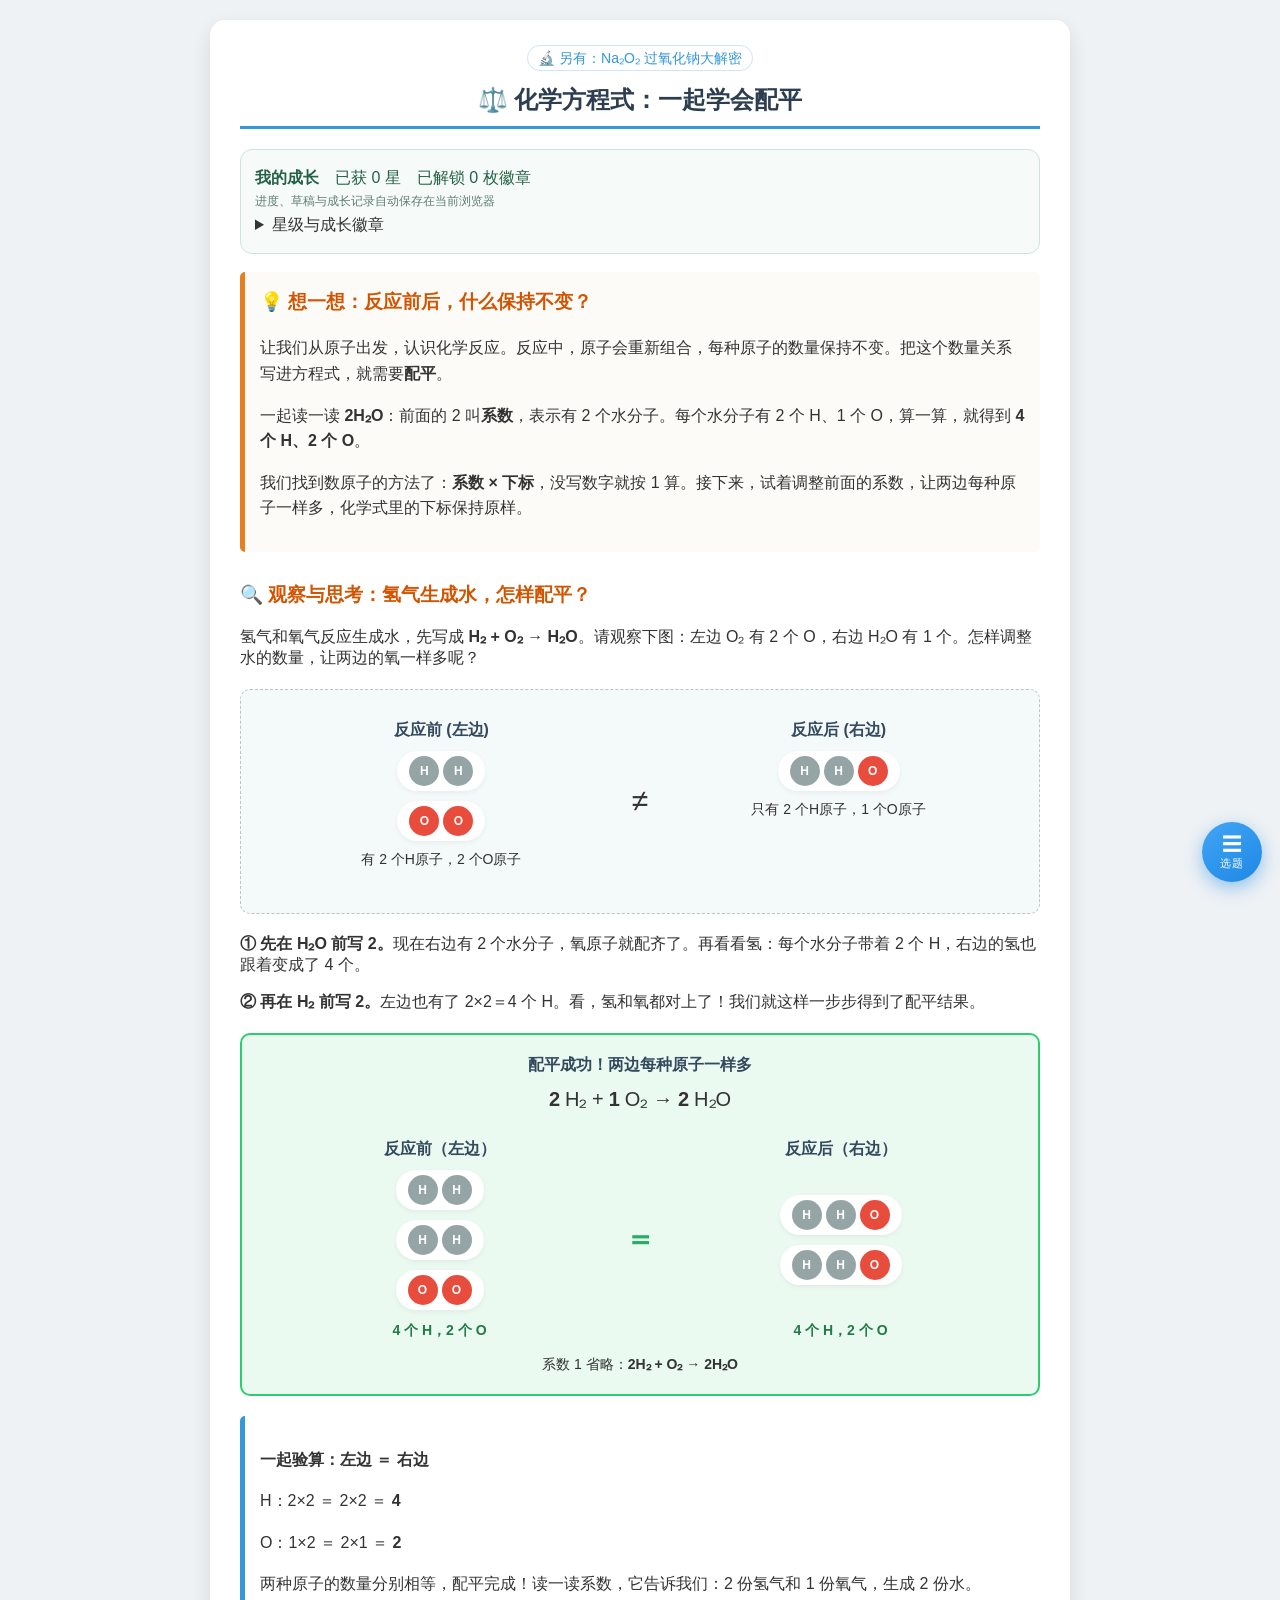
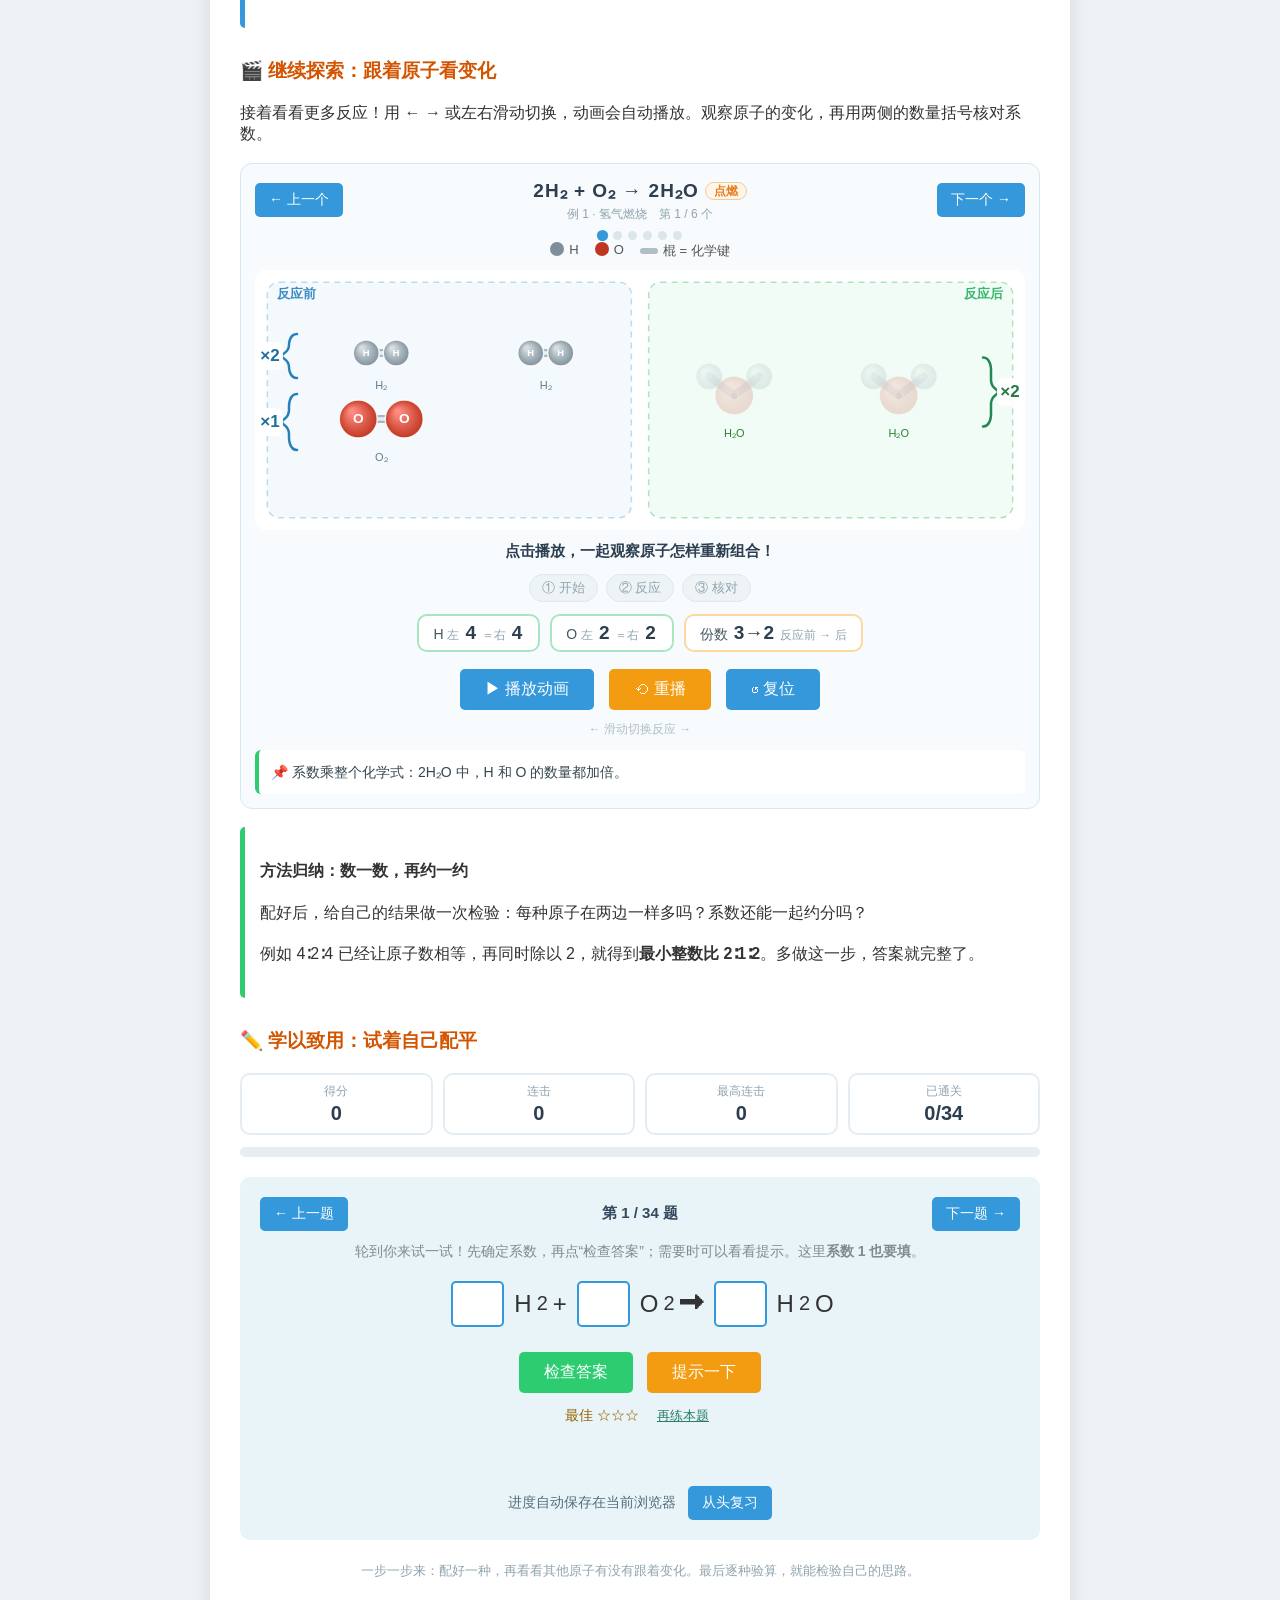
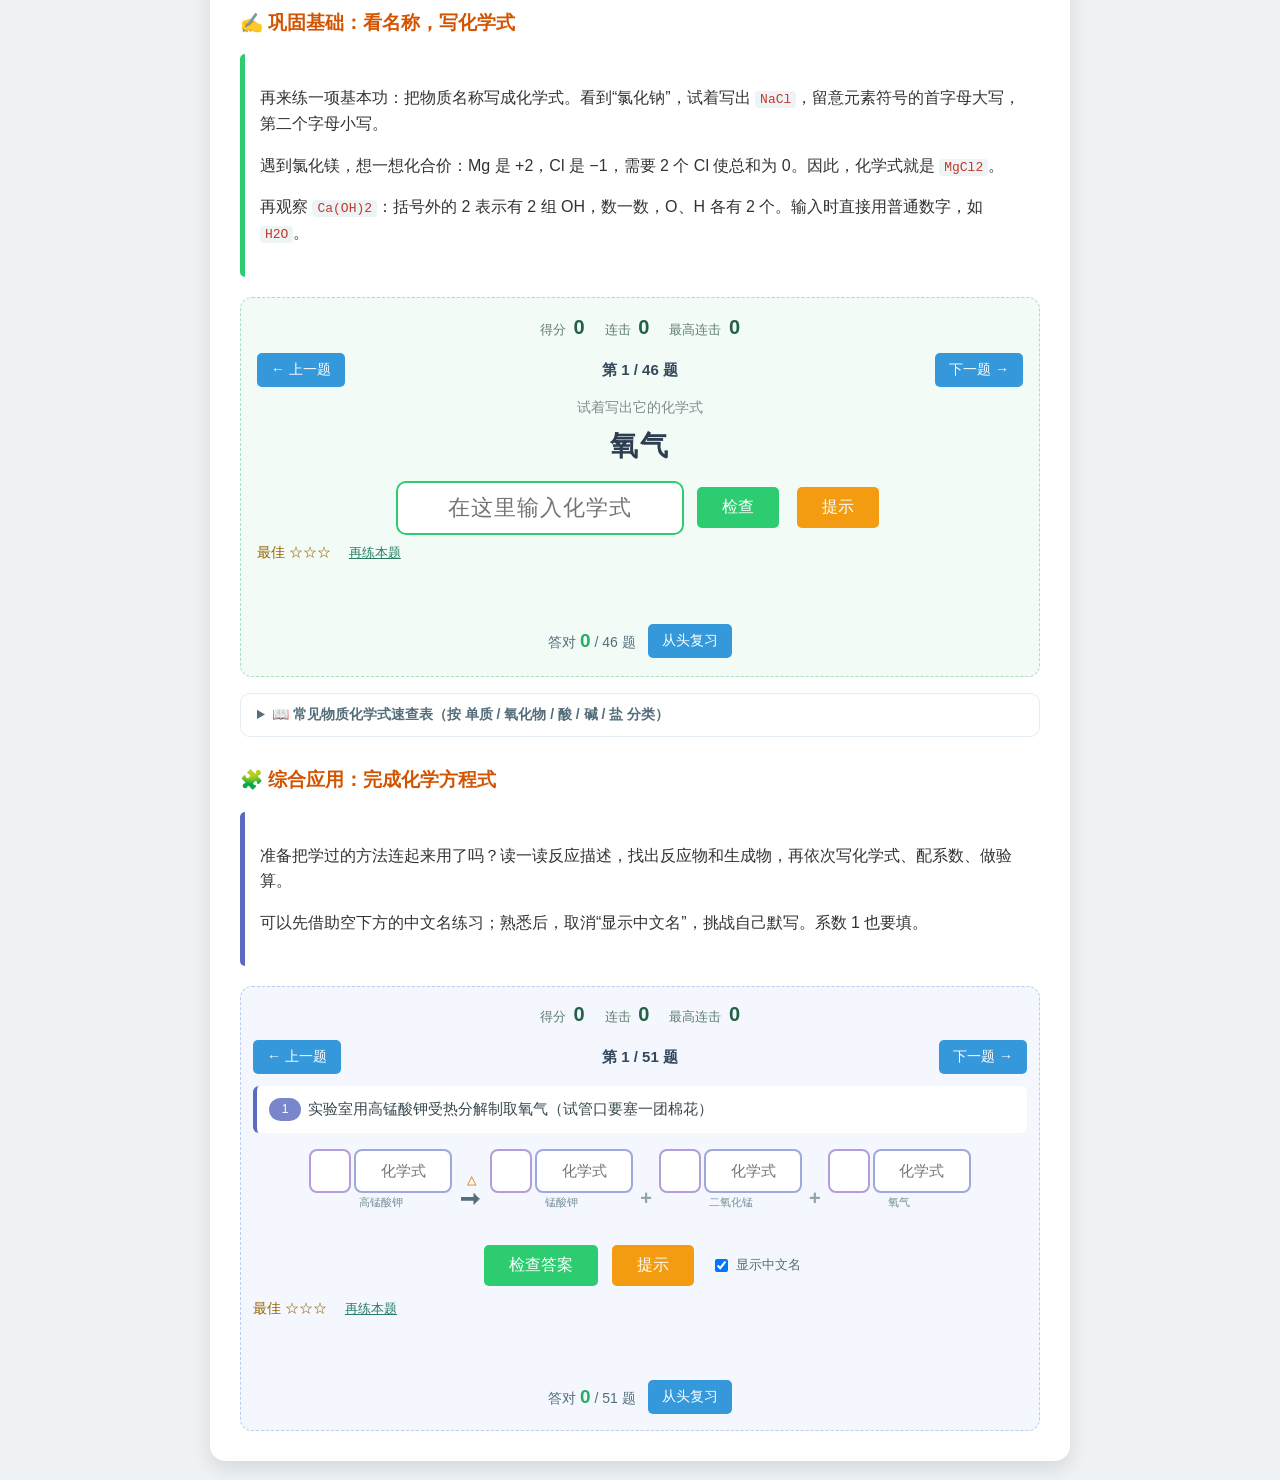
==== commit 49df4b2d: "为所有题型补齐成长反馈，加入组成核对和分阶段验算" ====
--- a/peiping.html
+++ b/peiping.html
@@ -866,7 +866,7 @@
         }
 
     </style>
-    <link rel="stylesheet" href="./learning.css">
+    <link rel="stylesheet" href="./learning.css?v=3">
 </head>
 <body>
 
@@ -1160,7 +1160,7 @@
 
 <canvas id="fx"></canvas>
 
-<script src="./learning.js"></script>
+<script src="./learning.js?v=3"></script>
 <script>
 /* ============ 1. 球棍动画（6 个反应，左右箭头切换） ============ */
 (function () {
@@ -2458,7 +2458,7 @@
     }
 
     var growthKeys=cases.map(function(q){return q.left.join('+')+'>'+q.right.join('+');});
-    PeipingGrowth.register('balance',growthKeys,solved);
+    PeipingGrowth.register('balance',growthKeys,solved,{score:score,combo:combo,best:best});
     PeipingGrowth.records('balance').forEach(function(r,i){if(r.stars)solved[i]=true;});
     cur=PeipingGrowth.current('balance',cur);
     // ---------- 工具 ----------
@@ -2517,6 +2517,8 @@
     }
 
     function updateStats() {
+        var values=PeipingGrowth.stats('balance');
+        score=values.score;combo=values.combo;best=values.best;
         statScore.textContent = score;
         statCombo.textContent = combo;
         statBest.textContent = best;
@@ -2657,10 +2659,8 @@
             var isNew = !solved[cur];
             solved[cur] = true;
             var reward=PeipingGrowth.attempt('balance',growthKeys[cur],true);
-            if(reward.isNew)combo += 1;
-            if (combo > best) best = combo;
-            var gain = reward.isNew ? 10 + Math.min(combo - 1, 5) * 2 : 0;
-            score += gain;
+            updateStats();
+            var gain = reward.gain || 0;
 
             fbEl.className = 'feedback success';
             fbEl.innerHTML = '🎉 配平成功！原子守恒，系数已最简。<br>+' + gain + ' 分' +
@@ -2671,7 +2671,7 @@
             btnNext.classList.add('ready');
             popStat(statScoreBox);
             if (combo > 1) popStat(statComboBox);
-            PeipingGrowth.success('balance',growthKeys[cur],quizArea,fbEl,reward,leftC,rightC,combo);
+            PeipingGrowth.success('balance',growthKeys[cur],quizArea,fbEl,reward,leftC,rightC);
 
             updateStats();
             saveState();
@@ -3052,9 +3052,8 @@
             saveState();
             updateStats();
             fbEl.className = 'feedback success';
-            fbEl.innerHTML = '🎉 写对了！<strong>' + it.n + '</strong> 的化学式就是 <strong>' + fmt(it.f) + '</strong>。' +
-                (isNew ? '<br><span style="font-weight:normal;color:#607d8b;">这一题已完成，继续练习吧！</span>' : '');
-            PeipingGrowth.success('formula',growthKeys[cur],document.getElementById('writeArea'),fbEl,reward,null,null,0);
+            fbEl.innerHTML = '🎉 写对了！<strong>' + it.n + '</strong>';
+            PeipingGrowth.success('formula',growthKeys[cur],document.getElementById('writeArea'),fbEl,reward,null,null);
             return;
         }
 
@@ -3644,10 +3643,9 @@
             saveState();
             updateStats();
             fbEl.className = 'feedback success';
-            fbEl.innerHTML = '🎉 完整写对了！化学式和系数都已配好：<br><span style="font-size:17px;">' + fullEquation() + '</span>' +
-                (isNew ? '<br><span style="font-weight:normal;color:#607d8b;">这一题已完成，继续挑战下一题！</span>' : '');
+            fbEl.innerHTML = '🎉 完整写对了！化学式和系数都已配好：<br><span style="font-size:17px;">' + fullEquation() + '</span>';
             var lc={},rc={};it.left.forEach(function(t,i){var c=parseFormula(t[0]);for(var e in c)lc[e]=(lc[e]||0)+c[e]*coefs[i];});it.right.forEach(function(t,i){var c=parseFormula(t[0]);for(var e in c)rc[e]=(rc[e]||0)+c[e]*coefs[it.left.length+i];});
-            PeipingGrowth.success('equation',growthKeys[cur],document.getElementById('eqArea'),fbEl,reward,lc,rc,0);
+            PeipingGrowth.success('equation',growthKeys[cur],document.getElementById('eqArea'),fbEl,reward,lc,rc);
             return;
         }
 
--- a/learning.css
+++ b/learning.css
@@ -246,3 +246,95 @@
   font-size: 11px;
   opacity: 0.85;
 }
+
+.learning-stats {
+  display: flex;
+  justify-content: center;
+  flex-wrap: wrap;
+  gap: 8px 20px;
+  margin-bottom: 14px;
+  color: #607d71;
+  font-size: 13px;
+}
+.learning-stats span {
+  display: inline-block;
+}
+.learning-stats b {
+  color: #246247;
+  font-size: 20px;
+  margin-left: 4px;
+}
+.success-pop {
+  animation-delay: var(--success-delay, 0ms);
+}
+.formula-reveal {
+  display: flex;
+  flex-wrap: wrap;
+  align-items: baseline;
+  justify-content: center;
+  gap: 3px;
+  margin-top: 12px;
+  font-size: 25px;
+  color: #246247;
+}
+.formula-piece {
+  display: inline-block;
+  padding: 2px 4px;
+  border-radius: 6px;
+  animation: formula-light 0.55s both;
+  animation-delay: var(--delay);
+}
+.formula-piece sub {
+  font-size: 0.65em;
+}
+.written-check {
+  display: inline-block;
+  margin-left: 10px;
+  font-size: 23px;
+  animation: coef-pop 0.55s 0.35s both;
+}
+.composition-check .atom-checks {
+  justify-content: center;
+}
+.verification-stages {
+  display: flex;
+  flex-wrap: wrap;
+  gap: 6px 14px;
+  margin-top: 10px;
+  color: #246247;
+  font-size: 13px;
+}
+.verification-stages span {
+  animation: atom-light 0.55s both;
+  animation-delay: var(--delay);
+  border-radius: 5px;
+  padding: 3px 6px;
+}
+.equation-counts .atom-check {
+  animation-delay: calc(var(--delay) + 320ms);
+}
+@keyframes formula-light {
+  0% {
+    background: #fff1ba;
+    transform: translateY(3px);
+  }
+  50% {
+    background: #c1e9d0;
+    transform: translateY(-2px);
+  }
+  100% {
+    background: #e7f4ed;
+    transform: translateY(0);
+  }
+}
+@media (prefers-reduced-motion: reduce) {
+  .formula-piece,
+  .written-check,
+  .verification-stages span {
+    animation: none !important;
+  }
+  .formula-piece,
+  .verification-stages span {
+    background: #e7f4ed;
+  }
+}
